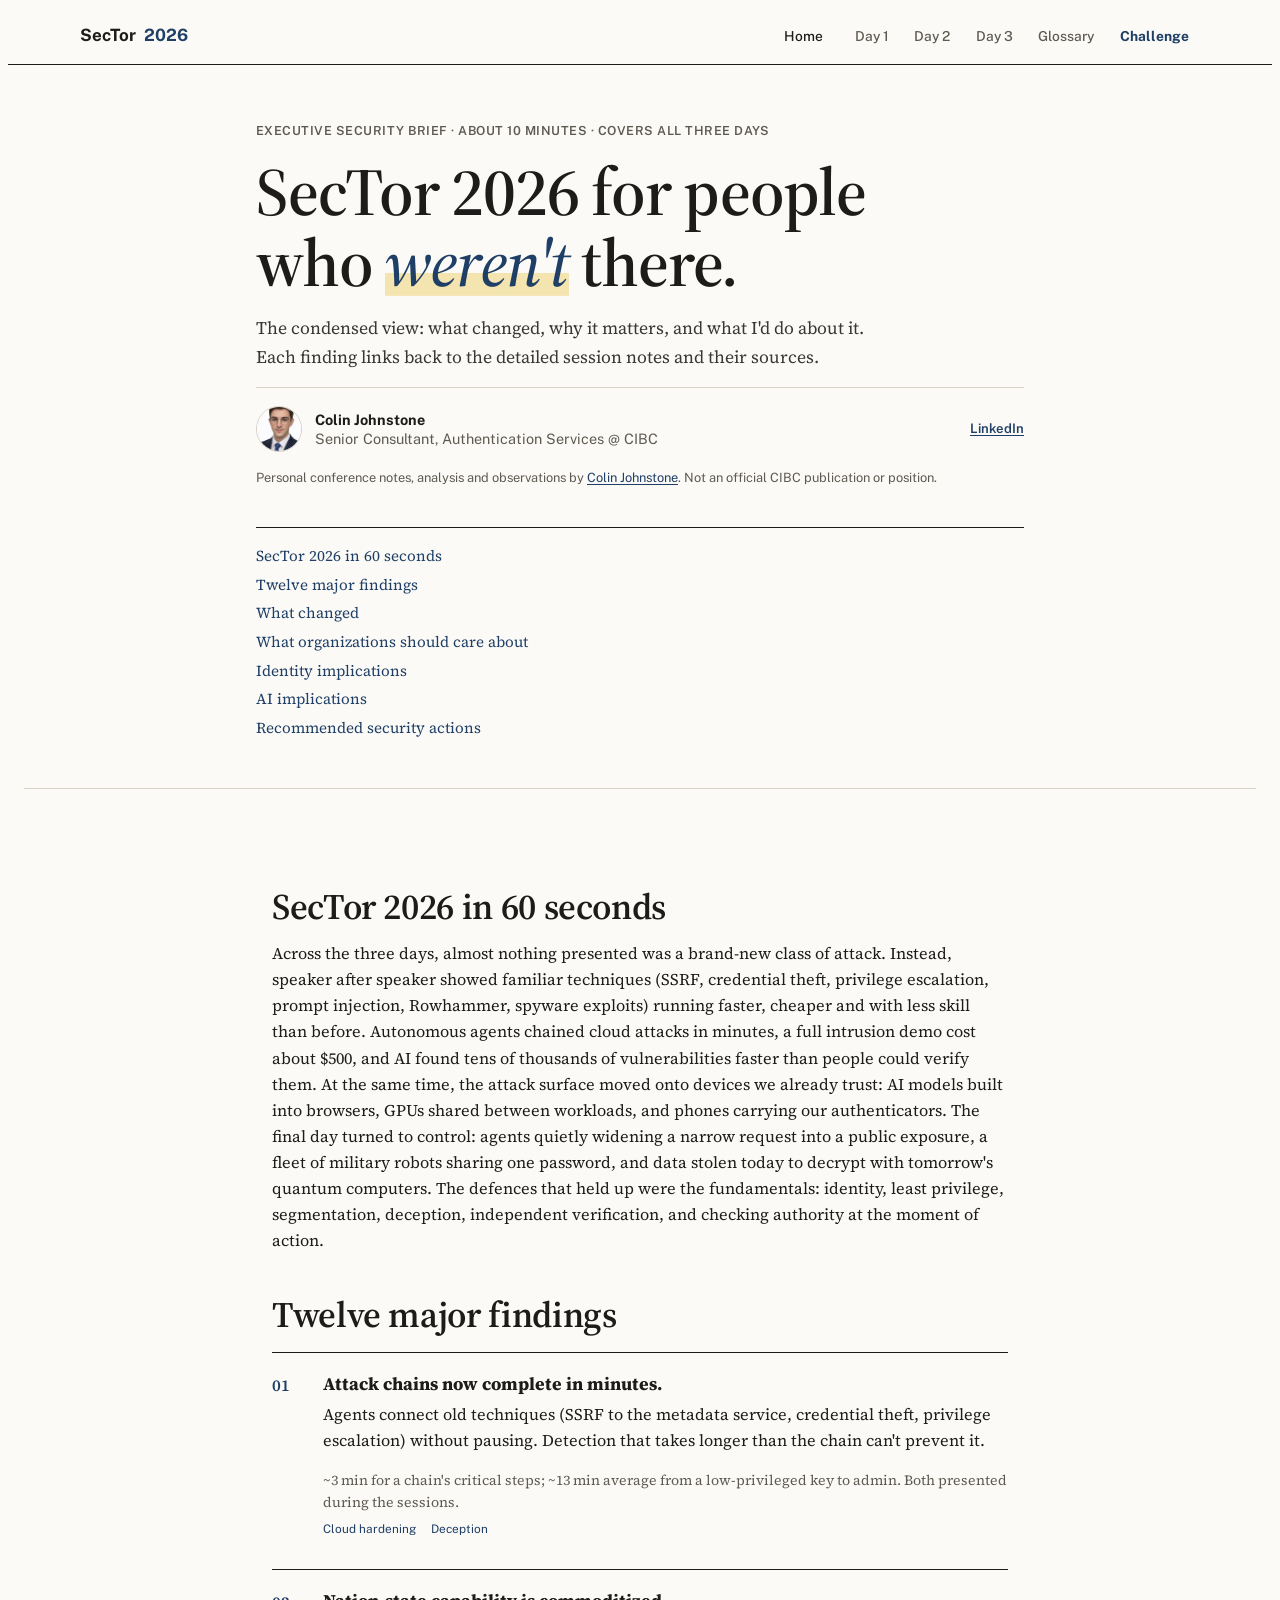
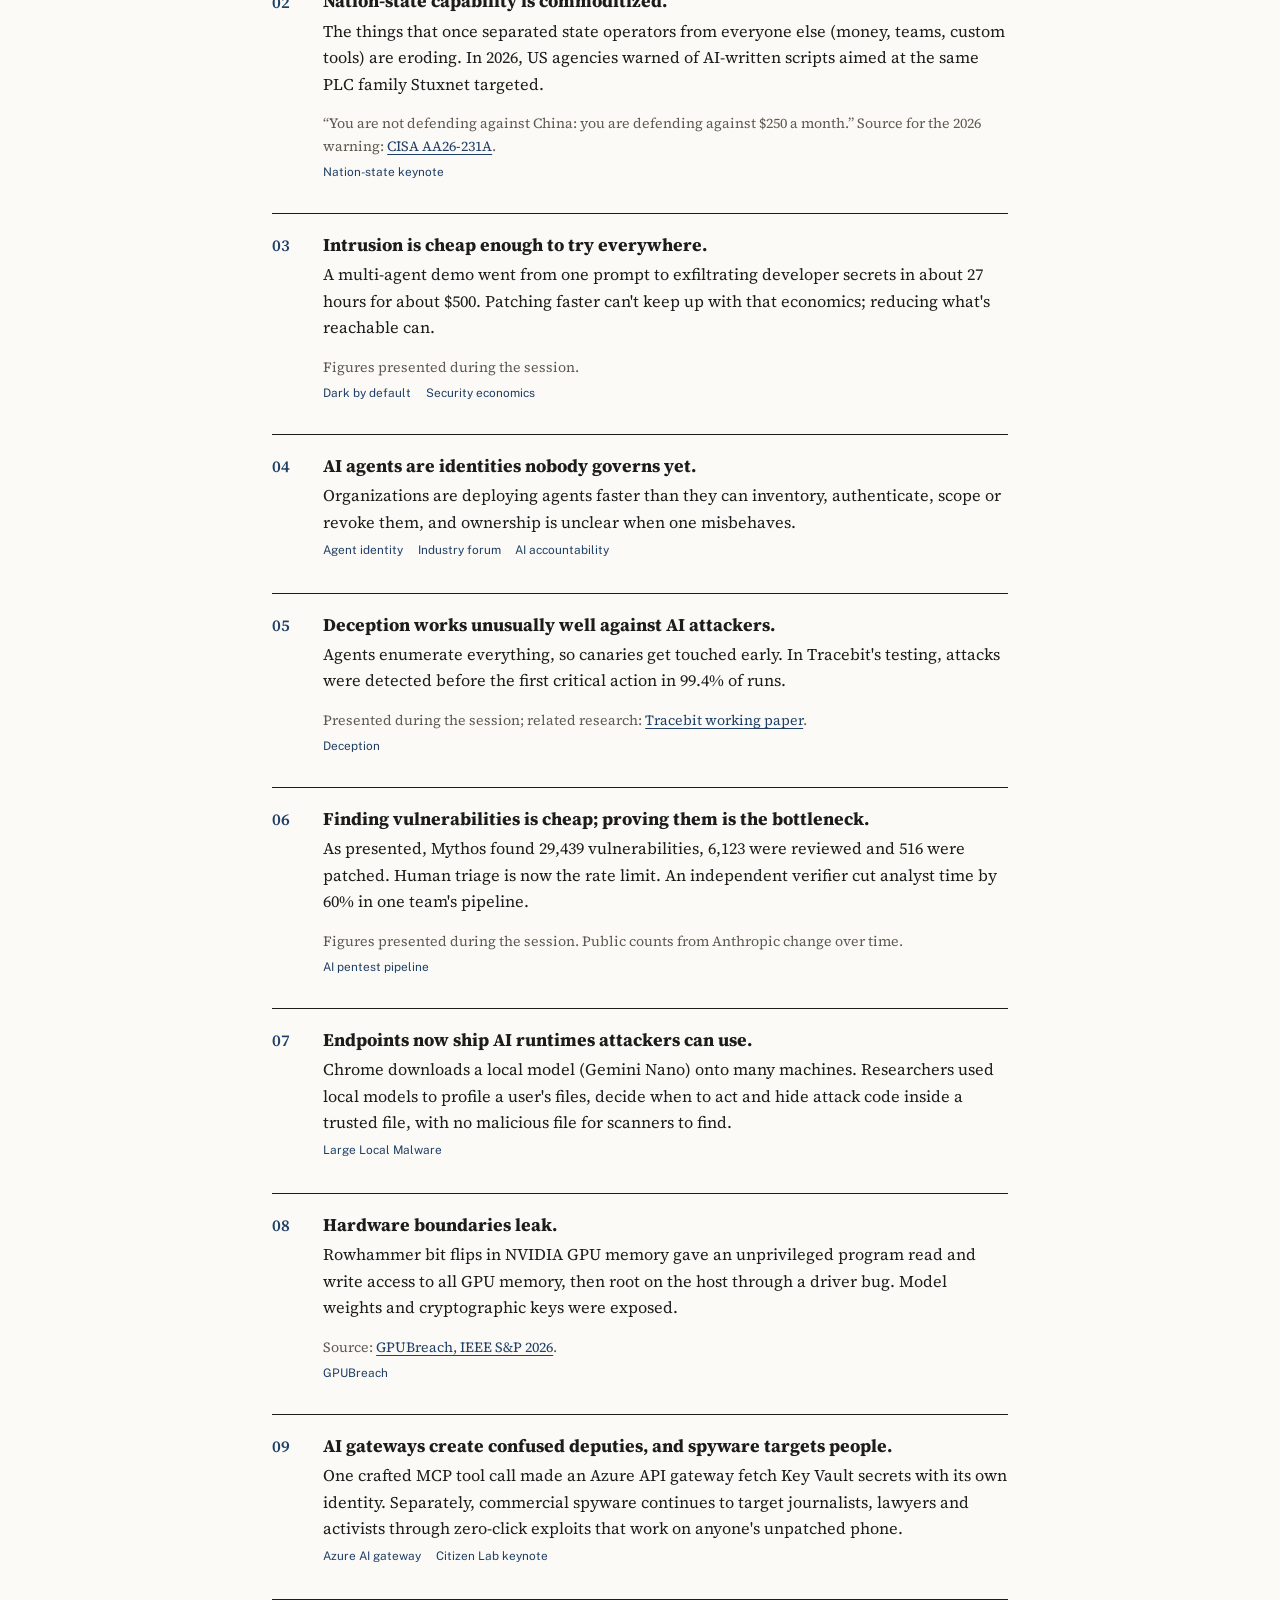
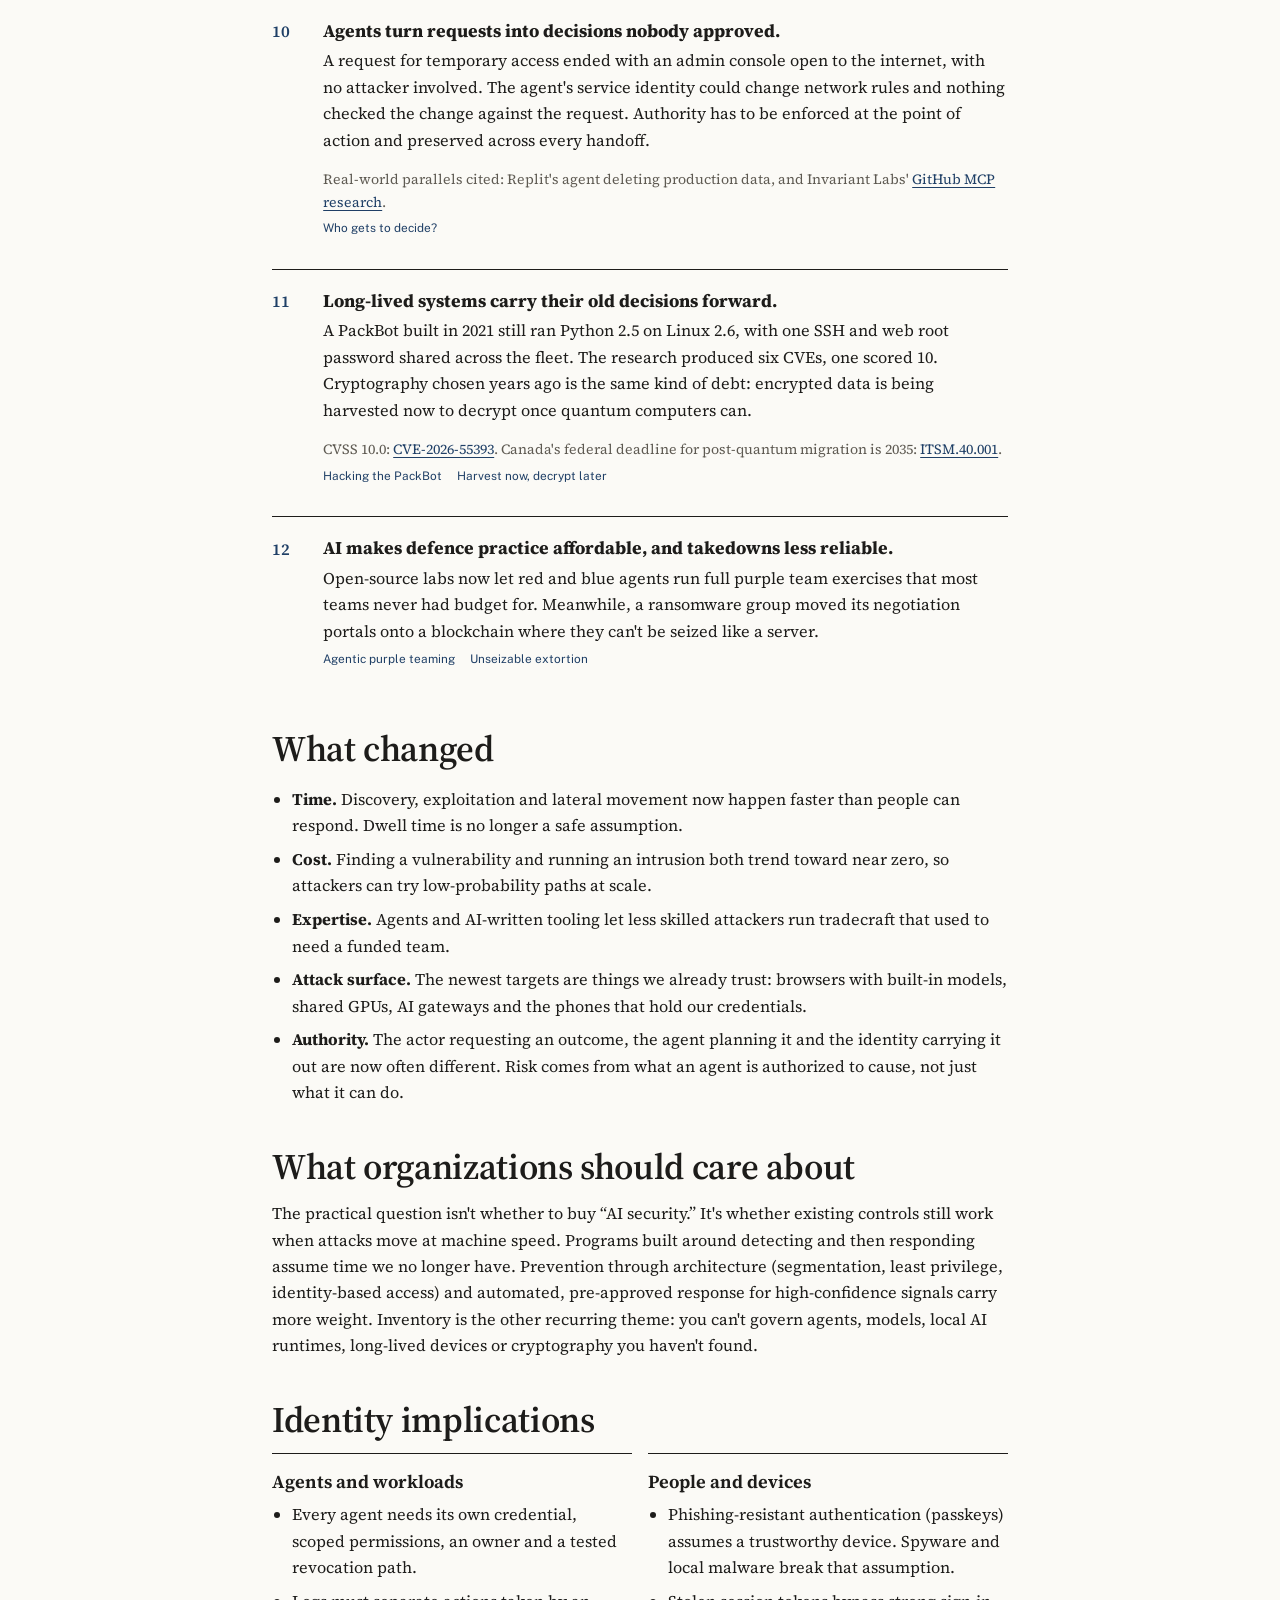
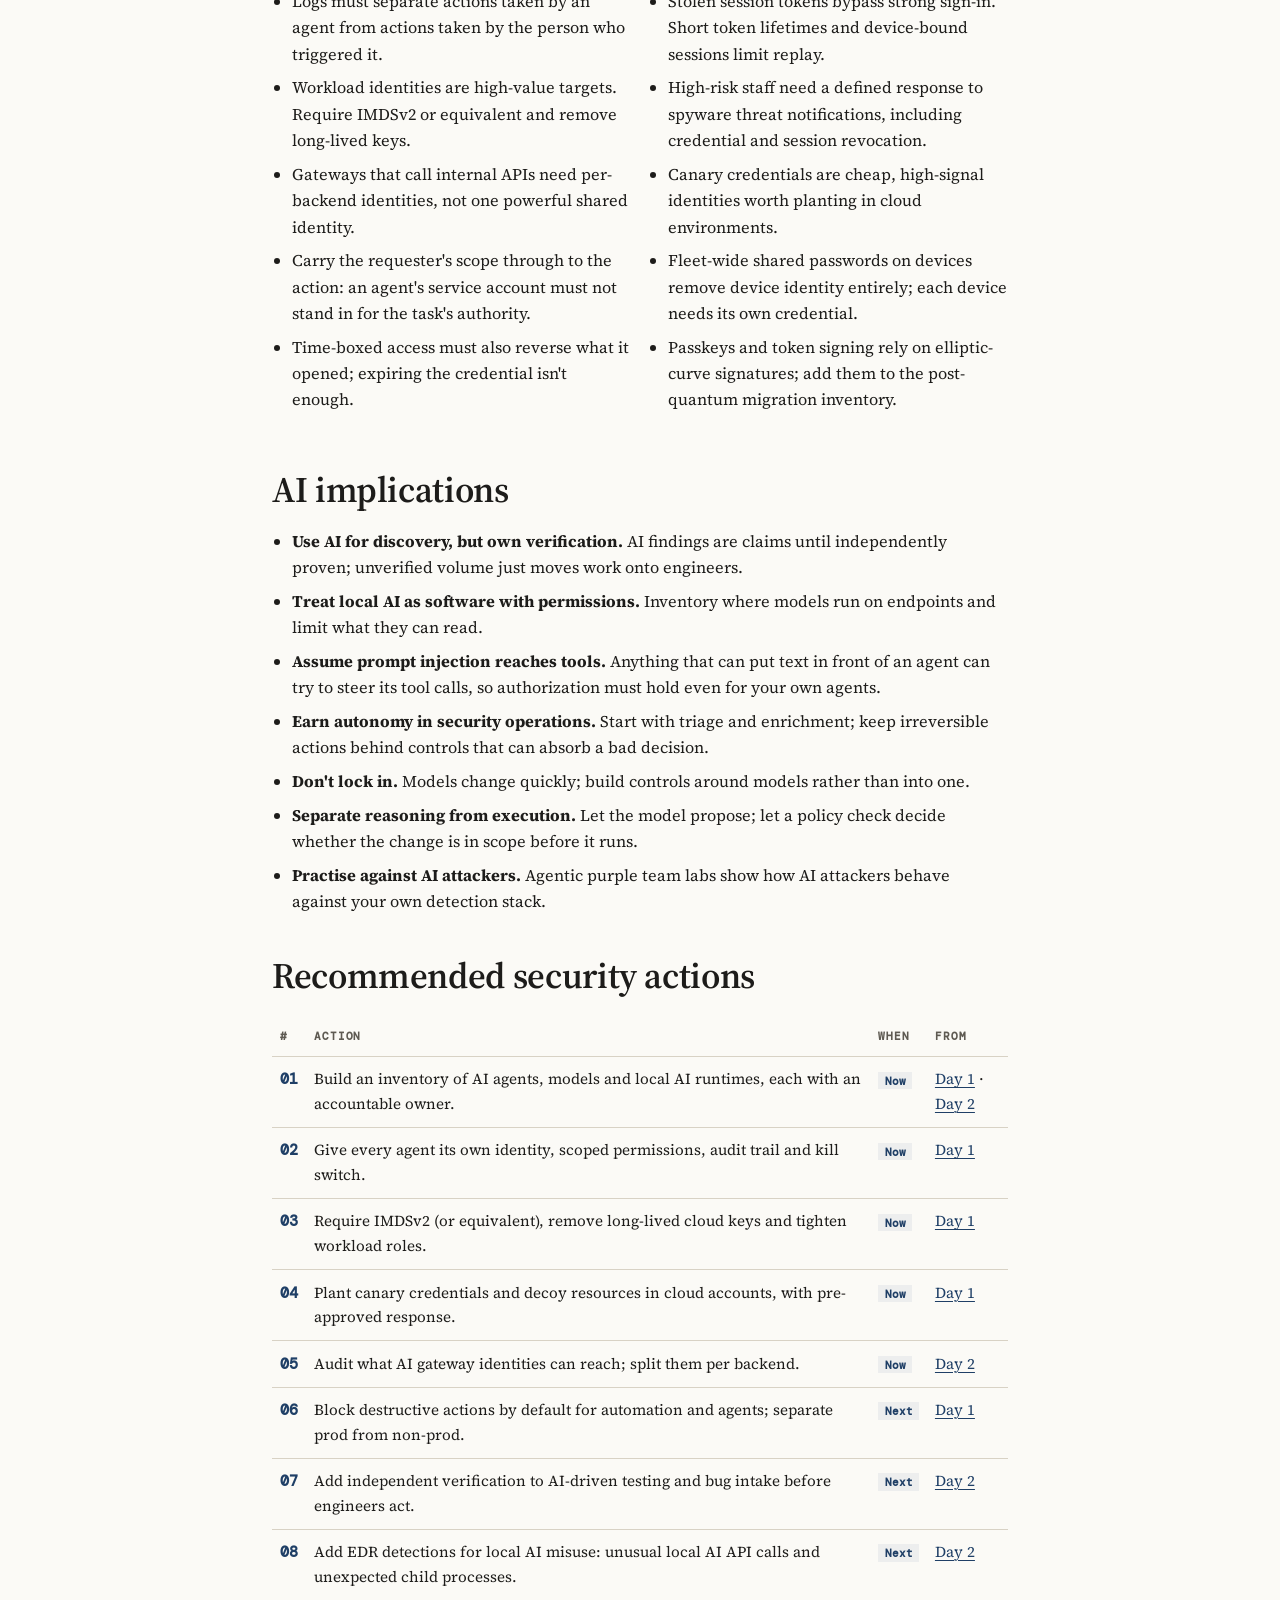
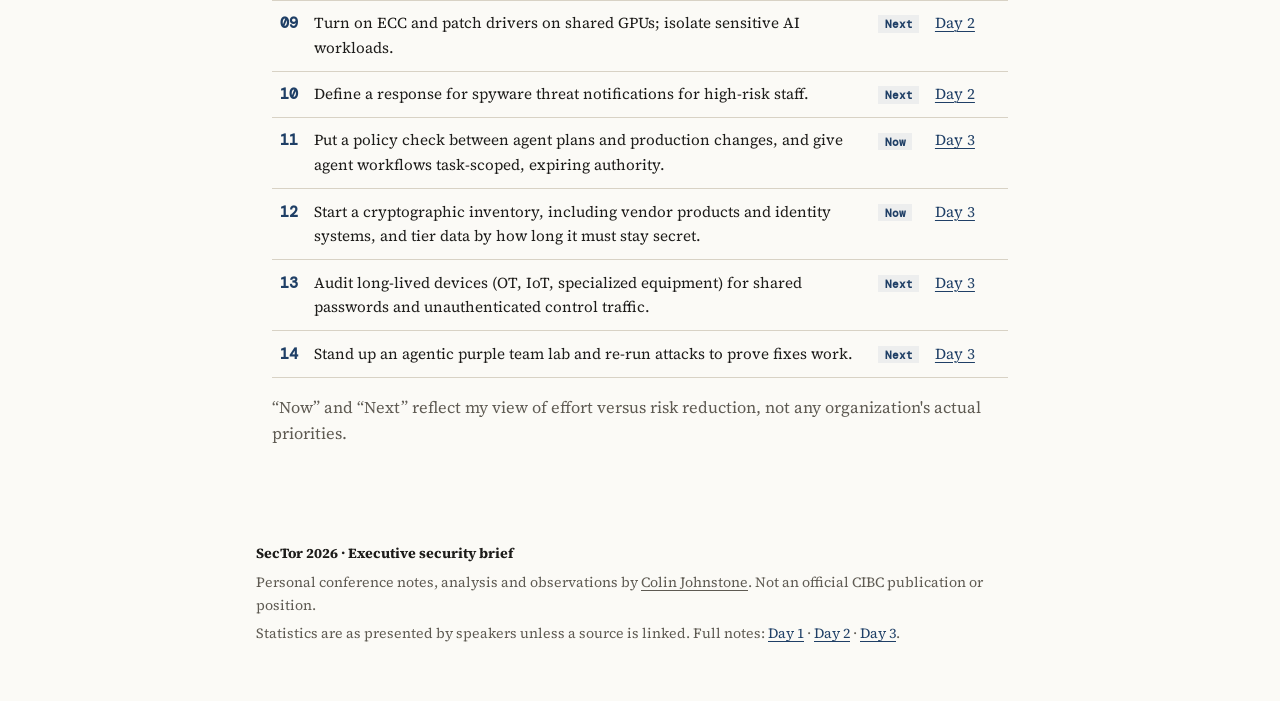
==== brief/index.html @ a6cbb733 "Add Day 3: who gets to decide - Day 3 page (keynote, agentic purple teaming, PackBot/FirstLook, harv" ====
<!doctype html>
<html lang="en">
<head>
<meta charset="utf-8">
<meta name="viewport" content="width=device-width,initial-scale=1,viewport-fit=cover">
<title>SecTor 2026 Executive Brief</title>
<meta name="description" content="SecTor 2026 in ten minutes: major findings, what changed, identity and AI implications, and recommended security actions. Personal analysis by Colin Johnstone, not an official CIBC publication.">
<link rel="preconnect" href="https://fonts.googleapis.com">
<link rel="preconnect" href="https://fonts.gstatic.com" crossorigin>
<link rel="stylesheet" href="https://fonts.googleapis.com/css2?family=Source+Serif+4:ital,opsz,wght@0,8..60,400..700;1,8..60,400..600&family=Public+Sans:wght@400..700&family=DM+Mono:wght@400;500&display=swap">
<link rel="stylesheet" href="../assets/base.css?v=20261008a">
<link rel="stylesheet" href="../assets/site.css?v=20261008a">
<link rel="stylesheet" href="../assets/report.css?v=20261008a">
</head>
<body class="site">
<header class="bar"><div class="bar-in">
  <a class="brand" href="../"><i class="dot"></i>SecTor <span>2026</span></a>
  <nav aria-label="Site">
    <a href="../" class="home-link"><svg class="i"><use href="#i-home"/></svg>Home</a>
    <a href="../day-1/">Day 1</a>
    <a href="../day-2/">Day 2</a>
    <a href="../day-3/">Day 3</a>
    <a href="../glossary/">Glossary</a>
    <a href="../challenge/" class="quiz-link"><svg class="i"><use href="#i-trophy"/></svg>Challenge</a>
  </nav>
</div><div class="readbar" id="readbar"></div></header>
<main>
<section class="doc-hero"><div class="wrap">
  <p class="eyebrow"><svg class="i"><use href="#i-note"/></svg>Executive security brief · About 10 minutes · Covers all three days</p>
  <h1 id="h1">SecTor 2026 for people who <em>weren't</em> there.</h1>
  <p class="lead">The condensed view: what changed, why it matters, and what I'd do about it. Each finding links back to the detailed session notes and their sources.</p>
  <div class="byline"><img class="me" src="../assets/colin.jpg" alt="Colin Johnstone" width="46" height="46"><div class="who"><a href="https://www.linkedin.com/in/colin-johnstone-7a982a187/" rel="author">Colin Johnstone</a><span>Senior Consultant, Authentication Services @ CIBC</span></div><a class="li" href="https://www.linkedin.com/in/colin-johnstone-7a982a187/">LinkedIn</a></div>
  <p class="disclaimer"><svg class="i"><use href="#i-note"/></svg>Personal conference notes, analysis and observations by <a href="https://www.linkedin.com/in/colin-johnstone-7a982a187/" rel="author">Colin Johnstone</a>. Not an official CIBC publication or position.</p>
  <nav class="toc" aria-label="Contents">
    <a href="#sixty">SecTor 2026 in 60 seconds</a>
    <a href="#findings">Twelve major findings</a>
    <a href="#changed">What changed</a>
    <a href="#care">What organizations should care about</a>
    <a href="#identity">Identity implications</a>
    <a href="#ai">AI implications</a>
    <a href="#actions">Recommended security actions</a>
  </nav>
</div></section>

<section><div class="doc">
  <h2 id="sixty">SecTor 2026 in 60 seconds</h2>
  <p class="sixty">Across the three days, almost nothing presented was a brand-new class of attack. Instead, speaker after speaker showed familiar techniques (SSRF, credential theft, privilege escalation, prompt injection, Rowhammer, spyware exploits) running faster, cheaper and with less skill than before. Autonomous agents chained cloud attacks in minutes, a full intrusion demo cost about $500, and AI found tens of thousands of vulnerabilities faster than people could verify them. At the same time, the attack surface moved onto devices we already trust: AI models built into browsers, GPUs shared between workloads, and phones carrying our authenticators. The final day turned to control: agents quietly widening a narrow request into a public exposure, a fleet of military robots sharing one password, and data stolen today to decrypt with tomorrow's quantum computers. The defences that held up were the fundamentals: identity, least privilege, segmentation, deception, independent verification, and checking authority at the moment of action.</p>

  <h2 id="findings">Twelve major findings</h2>
  <ol class="findings">
    <li><b>Attack chains now complete in minutes.</b><p>Agents connect old techniques (SSRF to the metadata service, credential theft, privilege escalation) without pausing. Detection that takes longer than the chain can't prevent it.</p><p class="ev-line">~3 min for a chain's critical steps; ~13 min average from a low-privileged key to admin. Both presented during the sessions.</p><div class="from"><a href="../day-1/#s2">Cloud hardening</a><a href="../day-1/#s5">Deception</a></div></li>
    <li><b>Nation-state capability is commoditized.</b><p>The things that once separated state operators from everyone else (money, teams, custom tools) are eroding. In 2026, US agencies warned of AI-written scripts aimed at the same PLC family Stuxnet targeted.</p><p class="ev-line">“You are not defending against China: you are defending against $250 a month.” Source for the 2026 warning: <a href="https://www.cisa.gov/news-events/cybersecurity-advisories/aa26-231a" target="_blank" rel="noopener">CISA AA26-231A</a>.</p><div class="from"><a href="../day-1/#s1">Nation-state keynote</a></div></li>
    <li><b>Intrusion is cheap enough to try everywhere.</b><p>A multi-agent demo went from one prompt to exfiltrating developer secrets in about 27 hours for about $500. Patching faster can't keep up with that economics; reducing what's reachable can.</p><p class="ev-line">Figures presented during the session.</p><div class="from"><a href="../day-1/#s4">Dark by default</a><a href="../day-1/#s6">Security economics</a></div></li>
    <li><b>AI agents are identities nobody governs yet.</b><p>Organizations are deploying agents faster than they can inventory, authenticate, scope or revoke them, and ownership is unclear when one misbehaves.</p><div class="from"><a href="../day-1/#s3">Agent identity</a><a href="../day-1/#s7">Industry forum</a><a href="../day-1/#s10">AI accountability</a></div></li>
    <li><b>Deception works unusually well against AI attackers.</b><p>Agents enumerate everything, so canaries get touched early. In Tracebit's testing, attacks were detected before the first critical action in 99.4% of runs.</p><p class="ev-line">Presented during the session; related research: <a href="https://agentic.tracebit.com/context-bombs/" target="_blank" rel="noopener">Tracebit working paper</a>.</p><div class="from"><a href="../day-1/#s5">Deception</a></div></li>
    <li><b>Finding vulnerabilities is cheap; proving them is the bottleneck.</b><p>As presented, Mythos found 29,439 vulnerabilities, 6,123 were reviewed and 516 were patched. Human triage is now the rate limit. An independent verifier cut analyst time by 60% in one team's pipeline.</p><p class="ev-line">Figures presented during the session. Public counts from Anthropic change over time.</p><div class="from"><a href="../day-2/#pen">AI pentest pipeline</a></div></li>
    <li><b>Endpoints now ship AI runtimes attackers can use.</b><p>Chrome downloads a local model (Gemini Nano) onto many machines. Researchers used local models to profile a user's files, decide when to act and hide attack code inside a trusted file, with no malicious file for scanners to find.</p><div class="from"><a href="../day-2/#llm">Large Local Malware</a></div></li>
    <li><b>Hardware boundaries leak.</b><p>Rowhammer bit flips in NVIDIA GPU memory gave an unprivileged program read and write access to all GPU memory, then root on the host through a driver bug. Model weights and cryptographic keys were exposed.</p><p class="ev-line">Source: <a href="https://gpubreach.ca" target="_blank" rel="noopener">GPUBreach, IEEE S&amp;P 2026</a>.</p><div class="from"><a href="../day-2/#gpu">GPUBreach</a></div></li>
    <li><b>AI gateways create confused deputies, and spyware targets people.</b><p>One crafted MCP tool call made an Azure API gateway fetch Key Vault secrets with its own identity. Separately, commercial spyware continues to target journalists, lawyers and activists through zero-click exploits that work on anyone's unpatched phone.</p><div class="from"><a href="../day-2/#mcp">Azure AI gateway</a><a href="../day-2/#k1">Citizen Lab keynote</a></div></li>
    <li><b>Agents turn requests into decisions nobody approved.</b><p>A request for temporary access ended with an admin console open to the internet, with no attacker involved. The agent's service identity could change network rules and nothing checked the change against the request. Authority has to be enforced at the point of action and preserved across every handoff.</p><p class="ev-line">Real-world parallels cited: Replit's agent deleting production data, and Invariant Labs' <a href="https://invariantlabs.ai/blog/mcp-github-vulnerability" target="_blank" rel="noopener">GitHub MCP research</a>.</p><div class="from"><a href="../day-3/#k3">Who gets to decide?</a></div></li>
    <li><b>Long-lived systems carry their old decisions forward.</b><p>A PackBot built in 2021 still ran Python 2.5 on Linux 2.6, with one SSH and web root password shared across the fleet. The research produced six CVEs, one scored 10. Cryptography chosen years ago is the same kind of debt: encrypted data is being harvested now to decrypt once quantum computers can.</p><p class="ev-line">CVSS 10.0: <a href="https://app.opencve.io/cve/CVE-2026-55393" target="_blank" rel="noopener">CVE-2026-55393</a>. Canada's federal deadline for post-quantum migration is 2035: <a href="https://cyber.gc.ca/en/guidance/roadmap-migration-post-quantum-cryptography-government-canada-itsm40001" target="_blank" rel="noopener">ITSM.40.001</a>.</p><div class="from"><a href="../day-3/#bot">Hacking the PackBot</a><a href="../day-3/#pq">Harvest now, decrypt later</a></div></li>
    <li><b>AI makes defence practice affordable, and takedowns less reliable.</b><p>Open-source labs now let red and blue agents run full purple team exercises that most teams never had budget for. Meanwhile, a ransomware group moved its negotiation portals onto a blockchain where they can't be seized like a server.</p><div class="from"><a href="../day-3/#purple">Agentic purple teaming</a><a href="../day-3/#cry0">Unseizable extortion</a></div></li>
  </ol>

  <h2 id="changed">What changed</h2>
  <ul>
    <li><strong>Time.</strong> Discovery, exploitation and lateral movement now happen faster than people can respond. Dwell time is no longer a safe assumption.</li>
    <li><strong>Cost.</strong> Finding a vulnerability and running an intrusion both trend toward near zero, so attackers can try low-probability paths at scale.</li>
    <li><strong>Expertise.</strong> Agents and AI-written tooling let less skilled attackers run tradecraft that used to need a funded team.</li>
    <li><strong>Attack surface.</strong> The newest targets are things we already trust: browsers with built-in models, shared GPUs, AI gateways and the phones that hold our credentials.</li>
    <li><strong>Authority.</strong> The actor requesting an outcome, the agent planning it and the identity carrying it out are now often different. Risk comes from what an agent is authorized to cause, not just what it can do.</li>
  </ul>

  <h2 id="care">What organizations should care about</h2>
  <p>The practical question isn't whether to buy “AI security.” It's whether existing controls still work when attacks move at machine speed. Programs built around detecting and then responding assume time we no longer have. Prevention through architecture (segmentation, least privilege, identity-based access) and automated, pre-approved response for high-confidence signals carry more weight. Inventory is the other recurring theme: you can't govern agents, models, local AI runtimes, long-lived devices or cryptography you haven't found.</p>

  <h2 id="identity">Identity implications</h2>
  <div class="cols2">
    <div class="box"><h3><svg class="i"><use href="#i-finger"/></svg>Agents and workloads</h3><ul>
      <li>Every agent needs its own credential, scoped permissions, an owner and a tested revocation path.</li>
      <li>Logs must separate actions taken by an agent from actions taken by the person who triggered it.</li>
      <li>Workload identities are high-value targets. Require IMDSv2 or equivalent and remove long-lived keys.</li>
      <li>Gateways that call internal APIs need per-backend identities, not one powerful shared identity.</li>
      <li>Carry the requester's scope through to the action: an agent's service account must not stand in for the task's authority.</li>
      <li>Time-boxed access must also reverse what it opened; expiring the credential isn't enough.</li>
    </ul></div>
    <div class="box"><h3><svg class="i"><use href="#i-phone"/></svg>People and devices</h3><ul>
      <li>Phishing-resistant authentication (passkeys) assumes a trustworthy device. Spyware and local malware break that assumption.</li>
      <li>Stolen session tokens bypass strong sign-in. Short token lifetimes and device-bound sessions limit replay.</li>
      <li>High-risk staff need a defined response to spyware threat notifications, including credential and session revocation.</li>
      <li>Canary credentials are cheap, high-signal identities worth planting in cloud environments.</li>
      <li>Fleet-wide shared passwords on devices remove device identity entirely; each device needs its own credential.</li>
      <li>Passkeys and token signing rely on elliptic-curve signatures; add them to the post-quantum migration inventory.</li>
    </ul></div>
  </div>

  <h2 id="ai">AI implications</h2>
  <ul>
    <li><strong>Use AI for discovery, but own verification.</strong> AI findings are claims until independently proven; unverified volume just moves work onto engineers.</li>
    <li><strong>Treat local AI as software with permissions.</strong> Inventory where models run on endpoints and limit what they can read.</li>
    <li><strong>Assume prompt injection reaches tools.</strong> Anything that can put text in front of an agent can try to steer its tool calls, so authorization must hold even for your own agents.</li>
    <li><strong>Earn autonomy in security operations.</strong> Start with triage and enrichment; keep irreversible actions behind controls that can absorb a bad decision.</li>
    <li><strong>Don't lock in.</strong> Models change quickly; build controls around models rather than into one.</li>
    <li><strong>Separate reasoning from execution.</strong> Let the model propose; let a policy check decide whether the change is in scope before it runs.</li>
    <li><strong>Practise against AI attackers.</strong> Agentic purple team labs show how AI attackers behave against your own detection stack.</li>
  </ul>

  <h2 id="actions">Recommended security actions</h2>
  <div class="tablewrap"><table class="actions">
    <thead><tr><th>#</th><th>Action</th><th>When</th><th>From</th></tr></thead>
    <tbody>
      <tr><td>01</td><td>Build an inventory of AI agents, models and local AI runtimes, each with an accountable owner.</td><td><span class="when now">Now</span></td><td><a href="../day-1/#s3">Day 1</a> · <a href="../day-2/#llm">Day 2</a></td></tr>
      <tr><td>02</td><td>Give every agent its own identity, scoped permissions, audit trail and kill switch.</td><td><span class="when now">Now</span></td><td><a href="../day-1/#s3">Day 1</a></td></tr>
      <tr><td>03</td><td>Require IMDSv2 (or equivalent), remove long-lived cloud keys and tighten workload roles.</td><td><span class="when now">Now</span></td><td><a href="../day-1/#s2">Day 1</a></td></tr>
      <tr><td>04</td><td>Plant canary credentials and decoy resources in cloud accounts, with pre-approved response.</td><td><span class="when now">Now</span></td><td><a href="../day-1/#s5">Day 1</a></td></tr>
      <tr><td>05</td><td>Audit what AI gateway identities can reach; split them per backend.</td><td><span class="when now">Now</span></td><td><a href="../day-2/#mcp">Day 2</a></td></tr>
      <tr><td>06</td><td>Block destructive actions by default for automation and agents; separate prod from non-prod.</td><td><span class="when next">Next</span></td><td><a href="../day-1/#s2">Day 1</a></td></tr>
      <tr><td>07</td><td>Add independent verification to AI-driven testing and bug intake before engineers act.</td><td><span class="when next">Next</span></td><td><a href="../day-2/#pen">Day 2</a></td></tr>
      <tr><td>08</td><td>Add EDR detections for local AI misuse: unusual local AI API calls and unexpected child processes.</td><td><span class="when next">Next</span></td><td><a href="../day-2/#llm">Day 2</a></td></tr>
      <tr><td>09</td><td>Turn on ECC and patch drivers on shared GPUs; isolate sensitive AI workloads.</td><td><span class="when next">Next</span></td><td><a href="../day-2/#gpu">Day 2</a></td></tr>
      <tr><td>10</td><td>Define a response for spyware threat notifications for high-risk staff.</td><td><span class="when next">Next</span></td><td><a href="../day-2/#k1">Day 2</a></td></tr>
      <tr><td>11</td><td>Put a policy check between agent plans and production changes, and give agent workflows task-scoped, expiring authority.</td><td><span class="when now">Now</span></td><td><a href="../day-3/#k3">Day 3</a></td></tr>
      <tr><td>12</td><td>Start a cryptographic inventory, including vendor products and identity systems, and tier data by how long it must stay secret.</td><td><span class="when now">Now</span></td><td><a href="../day-3/#pq">Day 3</a></td></tr>
      <tr><td>13</td><td>Audit long-lived devices (OT, IoT, specialized equipment) for shared passwords and unauthenticated control traffic.</td><td><span class="when next">Next</span></td><td><a href="../day-3/#bot">Day 3</a></td></tr>
      <tr><td>14</td><td>Stand up an agentic purple team lab and re-run attacks to prove fixes work.</td><td><span class="when next">Next</span></td><td><a href="../day-3/#purple">Day 3</a></td></tr>
    </tbody>
  </table></div>
  <p class="hint" style="margin-top:1rem">“Now” and “Next” reflect my view of effort versus risk reduction, not any organization's actual priorities.</p>
</div></section>

<footer class="wrap page-foot">
  <strong style="color:var(--ink)">SecTor 2026 · Executive security brief</strong>
  <span>Personal conference notes, analysis and observations by <a href="https://www.linkedin.com/in/colin-johnstone-7a982a187/" rel="author">Colin Johnstone</a>. Not an official CIBC publication or position.</span>
  <span>Statistics are as presented by speakers unless a source is linked. Full notes: <a href="../day-1/">Day 1</a> · <a href="../day-2/">Day 2</a> · <a href="../day-3/">Day 3</a>.</span>
</footer>
</main>
<script src="../assets/core.js?v=20261008a"></script>
<script>splitWords(document.getElementById("h1"));readProgress();</script>
</body>
</html>
---- assets/base.css ----
/* Layout: dark operations-console briefing. Animated network hero, then a single reading column (~48rem); sessions are tabbed runbook cards; quiz closes the page. */
:root{
  --bg:#09111a; --bg2:#0c1621; --surface:#111c28; --surface2:#16232f; --ink:#e6eef5; --muted:#8fa2b3; --line:#1f2e3c;
  --accent:#4cb3ff; --accent-ink:#04101b; --accent-soft:rgba(76,179,255,.13); --signal:#ffb547; --signal-soft:rgba(255,181,71,.13);
  --mark:#7a5a00; --mark-ink:#fff4cc; --good:#4fd18f; --good-soft:rgba(79,209,143,.13); --bad:#ff7b70; --bad-soft:rgba(255,123,112,.13);
  --net:rgba(120,170,215,.22); --glow:rgba(76,179,255,.18); --avL:70%;
  --display:"Archivo","Arial Narrow",system-ui,sans-serif;
  --body:"IBM Plex Sans",system-ui,-apple-system,"Segoe UI",sans-serif;
  --mono:"IBM Plex Mono",ui-monospace,"SFMono-Regular",Menlo,monospace;
  --col:48rem; --wide:70rem; color-scheme:dark;
}
@media (prefers-color-scheme: light){:root:not([data-theme="dark"]){
  --bg:#eef3f7; --bg2:#e4ecf3; --surface:#ffffff; --surface2:#f4f7fa; --ink:#122130; --muted:#526474; --line:#d4dee7;
  --accent:#0a62a3; --accent-ink:#ffffff; --accent-soft:rgba(10,98,163,.09); --signal:#b25e00; --signal-soft:rgba(178,94,0,.09);
  --mark:#ffe58a; --mark-ink:#122130; --good:#16743f; --good-soft:rgba(22,116,63,.1); --bad:#b0281e; --bad-soft:rgba(176,40,30,.09);
  --net:rgba(10,98,163,.16); --glow:rgba(10,98,163,.10); --avL:34%; color-scheme:light}}
:root[data-theme="light"]{
  --bg:#eef3f7; --bg2:#e4ecf3; --surface:#ffffff; --surface2:#f4f7fa; --ink:#122130; --muted:#526474; --line:#d4dee7;
  --accent:#0a62a3; --accent-ink:#ffffff; --accent-soft:rgba(10,98,163,.09); --signal:#b25e00; --signal-soft:rgba(178,94,0,.09);
  --mark:#ffe58a; --mark-ink:#122130; --good:#16743f; --good-soft:rgba(22,116,63,.1); --bad:#b0281e; --bad-soft:rgba(176,40,30,.09);
  --net:rgba(10,98,163,.16); --glow:rgba(10,98,163,.10); --avL:34%; color-scheme:light}

*{box-sizing:border-box}
html{scroll-behavior:smooth;scroll-padding-top:4.5rem}
body{background:var(--bg);color:var(--ink);font-family:var(--body);font-size:1rem;line-height:1.65;padding-inline:16px;overflow-x:hidden}
a{color:var(--accent)}
:focus-visible{outline:2px solid var(--accent);outline-offset:2px;border-radius:4px}
h1,h2,h3{font-family:var(--display);text-wrap:balance;margin:0}
h2{font-size:clamp(1.65rem,4vw,2.25rem);font-weight:780;font-stretch:112%;letter-spacing:-.01em;line-height:1.12}
h3{font-size:1.32rem;font-weight:720;font-stretch:104%;line-height:1.25}
p{margin:0}
svg.i{width:1.15em;height:1.15em;flex:none;stroke:currentColor;fill:none;stroke-width:1.8;stroke-linecap:round;stroke-linejoin:round;vertical-align:-.18em}
.wrap{max-width:var(--col);margin-inline:auto}
.eyebrow{font-family:var(--mono);font-size:.74rem;font-weight:600;letter-spacing:.1em;text-transform:uppercase;color:var(--muted);display:flex;align-items:center;gap:.5rem}
.eyebrow svg.i{color:var(--accent)}
.lead{font-size:1.1rem;color:var(--muted);max-width:40rem}
.sr{position:absolute;width:1px;height:1px;overflow:hidden;clip:rect(0 0 0 0);white-space:nowrap}

/* top bar */
.bar{position:sticky;top:env(safe-area-inset-top,0px);z-index:30;margin-inline:-16px;padding:0 16px;background:color-mix(in srgb,var(--bg) 82%,transparent);backdrop-filter:blur(14px) saturate(1.3);border-bottom:1px solid var(--line)}
.bar-in{max-width:var(--wide);margin-inline:auto;display:flex;align-items:center;gap:1rem;height:3.5rem}
.brand{font-family:var(--display);font-weight:800;font-stretch:120%;white-space:nowrap;display:flex;align-items:center;gap:.5rem}
.brand .dot{width:.55rem;height:.55rem;border-radius:50%;background:var(--signal);box-shadow:0 0 0 0 var(--signal);animation:ping 2.4s infinite}
@keyframes ping{0%{box-shadow:0 0 0 0 color-mix(in srgb,var(--signal) 60%,transparent)}70%,100%{box-shadow:0 0 0 .55rem transparent}}
.brand span{color:var(--accent)}
.bar nav{display:flex;gap:.2rem;overflow-x:auto;margin-left:auto;scrollbar-width:none}
.bar nav a{font-size:.88rem;font-weight:500;color:var(--muted);text-decoration:none;padding:.35rem .7rem;border-radius:6px;white-space:nowrap;display:flex;align-items:center;gap:.4rem;transition:color .2s,background .2s}
.bar nav a:hover{color:var(--ink);background:var(--surface)}
.bar nav a.quiz-link{color:var(--accent-ink);background:var(--accent)}
.readbar{position:absolute;left:0;bottom:-1px;height:2px;width:100%;transform-origin:left;transform:scaleX(var(--p,0));background:linear-gradient(90deg,var(--accent),var(--signal))}

/* hero */
.hero{position:relative;margin-inline:-16px;padding:4.5rem 16px 3rem;overflow:hidden;border-bottom:1px solid var(--line);background:radial-gradient(60rem 30rem at 85% -10%,var(--glow),transparent 70%),var(--bg)}
.hero canvas{position:absolute;inset:0;width:100%;height:100%;pointer-events:none}
.hero-in{position:relative;max-width:var(--col);margin-inline:auto;display:grid;gap:1.3rem}
.hero h1{font-size:clamp(2.5rem,8vw,4.8rem);font-weight:820;font-stretch:124%;line-height:.98;letter-spacing:-.025em}
.hero h1 .w{display:inline-block;animation:rise .8s cubic-bezier(.2,.8,.2,1) both}
.hero h1 em{font-style:normal;color:var(--accent);position:relative}
.hero h1 em::after{content:"";position:absolute;left:0;right:0;bottom:.04em;height:.08em;background:var(--signal);transform-origin:left;animation:draw 1s .9s cubic-bezier(.2,.8,.2,1) both}
@keyframes rise{from{transform:translateY(.35em);opacity:.35;filter:blur(3px)}}
@keyframes draw{from{transform:scaleX(0)}}
.hero .lead{font-size:1.15rem}
.thenNow{display:grid;grid-template-columns:1fr auto 1fr;gap:.75rem;align-items:stretch;margin-top:.5rem}
.tn{background:color-mix(in srgb,var(--surface) 88%,transparent);border:1px solid var(--line);border-radius:12px;padding:1rem 1.1rem;display:grid;gap:.25rem;backdrop-filter:blur(4px)}
.tn .yr{font-family:var(--mono);font-size:.78rem;font-weight:600;color:var(--muted)}
.tn b{font-family:var(--display);font-size:1.35rem;font-weight:800;font-stretch:112%;line-height:1.15}
.tn p{font-size:.88rem;color:var(--muted)}
.tn.now{border-color:color-mix(in srgb,var(--signal) 45%,var(--line))}
.tn.now b{color:var(--signal)}
.arrow{display:grid;place-items:center;color:var(--muted)}
.arrow svg{width:1.6rem;height:1.6rem;animation:nudge 1.6s ease-in-out infinite}
@keyframes nudge{50%{transform:translateX(4px)}}
.howto{display:flex;flex-wrap:wrap;gap:.5rem}
.howto a{font-size:.9rem;text-decoration:none;color:var(--ink);background:color-mix(in srgb,var(--surface) 90%,transparent);border:1px solid var(--line);padding:.45rem .85rem;border-radius:8px;display:flex;align-items:center;gap:.5rem;transition:border-color .2s,transform .2s}
.howto a:hover{border-color:var(--accent);transform:translateY(-2px)}
.howto b{font-family:var(--mono);font-size:.76rem;color:var(--accent)}
.byline{display:flex;flex-wrap:wrap;align-items:center;gap:.4rem 1rem;font-size:.92rem;color:var(--muted);padding-top:1.1rem;border-top:1px solid var(--line)}
.byline strong{color:var(--ink);font-weight:600}
.byline .mono{font-family:var(--mono);font-size:.78rem}

section{padding-block:3.5rem;border-bottom:1px solid var(--line)}
.sec-head{display:grid;gap:.6rem;margin-bottom:1.9rem}

/* scroll reveal: only where scroll-driven animation is supported; resting state is fully visible */
@media (prefers-reduced-motion:no-preference){@supports (animation-timeline:view()){
  .rv{animation:rv linear both;animation-timeline:view();animation-range:entry 0% entry 40%}
  @keyframes rv{from{opacity:.25;transform:translateY(24px)}}
}}

/* brief */
.big3{display:grid;grid-template-columns:repeat(3,minmax(0,1fr));gap:1rem}
.idea{position:relative;background:var(--surface);border:1px solid var(--line);border-radius:12px;padding:1.25rem;display:grid;gap:.45rem;align-content:start;overflow:hidden;transition:transform .25s,border-color .25s}
.idea:hover{transform:translateY(-3px);border-color:color-mix(in srgb,var(--accent) 50%,var(--line))}
.ico{width:2.6rem;height:2.6rem;border-radius:10px;display:grid;place-items:center;background:var(--accent-soft);color:var(--accent)}
.ico svg.i{width:1.35rem;height:1.35rem}
.idea p{color:var(--muted);font-size:.95rem}
.numbers{display:grid;grid-template-columns:repeat(4,minmax(0,1fr));gap:1px;background:var(--line);border:1px solid var(--line);border-radius:12px;overflow:hidden;margin-top:1.5rem}
.num{background:var(--surface);padding:1rem}
.num b{display:block;font-family:var(--display);font-size:clamp(1.6rem,4vw,2.1rem);font-weight:820;font-stretch:112%;line-height:1;font-variant-numeric:tabular-nums;color:var(--ink)}
.num span{display:block;font-size:.82rem;color:var(--muted);margin-top:.35rem;line-height:1.35}
.num small{display:block;font-family:var(--mono);font-size:.68rem;color:var(--accent);margin-top:.35rem;letter-spacing:.04em;text-transform:uppercase}
blockquote{margin:2.2rem 0 0;padding:1.4rem 1.4rem 1.4rem 1.6rem;border-radius:12px;background:linear-gradient(120deg,var(--accent-soft),transparent 70%);border:1px solid var(--line);position:relative}
blockquote::before{content:"“";position:absolute;top:-.35rem;left:.9rem;font-family:var(--display);font-size:4rem;line-height:1;color:var(--accent);opacity:.5}
blockquote p{font-family:var(--display);font-size:clamp(1.3rem,3.4vw,1.8rem);font-weight:720;font-stretch:108%;line-height:1.25;text-wrap:balance}
blockquote footer{margin-top:.6rem;color:var(--muted);font-size:.92rem}
.after-q{margin-top:.9rem;color:var(--muted);max-width:40rem}

/* agenda timeline */
.agenda{margin-top:2.6rem}
.agenda ol{list-style:none;margin:1rem 0 0;padding:0;position:relative}
.agenda ol::before{content:"";position:absolute;left:4.35rem;top:.4rem;bottom:.4rem;width:2px;background:linear-gradient(var(--accent),var(--signal));opacity:.5}
.agenda li{display:grid;grid-template-columns:3.6rem 1.5rem 1fr;gap:.25rem;align-items:start}
.agenda time{font-family:var(--mono);font-size:.82rem;color:var(--muted);font-variant-numeric:tabular-nums;padding-top:.6rem}
.agenda .pin{width:.75rem;height:.75rem;border-radius:50%;margin:.82rem auto 0;background:var(--bg);border:2px solid var(--accent);position:relative;z-index:1}
.agenda li.brk .pin{border-color:var(--line);background:var(--surface2)}
.agenda a,.agenda .row{display:flex;gap:.7rem;align-items:flex-start;padding:.45rem .6rem;border-radius:8px;text-decoration:none;color:var(--ink);transition:background .2s}
.agenda a:hover{background:var(--surface)}
.agenda a:hover .pin-i{transform:scale(1.12) rotate(-6deg)}
.pin-i{width:1.9rem;height:1.9rem;border-radius:8px;display:grid;place-items:center;background:var(--accent-soft);color:var(--accent);flex:none;transition:transform .25s}
.brk .pin-i{background:var(--surface2);color:var(--muted)}
.agenda b{font-weight:600;display:block;line-height:1.35;font-size:.96rem}
.agenda small{color:var(--muted);font-size:.84rem;display:block}
.brk b{font-weight:500;color:var(--muted)}

/* tools */
.tools{position:sticky;top:calc(env(safe-area-inset-top,0px) + 3.5rem);z-index:20;background:color-mix(in srgb,var(--bg) 92%,transparent);backdrop-filter:blur(10px);padding-block:.8rem;margin-bottom:1.1rem;display:grid;gap:.6rem;border-bottom:1px solid var(--line);margin-inline:-16px;padding-inline:16px}
.search{position:relative;display:block}
.search input{width:100%;font:inherit;font-size:1rem;color:var(--ink);background:var(--surface);border:1px solid var(--line);border-radius:10px;padding:.72rem .9rem .72rem 2.5rem;transition:border-color .2s,box-shadow .2s}
.search input:focus{outline:none;border-color:var(--accent);box-shadow:0 0 0 4px var(--accent-soft)}
.search svg.i{position:absolute;left:.85rem;top:50%;transform:translateY(-50%);color:var(--muted)}
.filter-row{display:flex;flex-wrap:wrap;align-items:center;gap:.4rem}
.chipbtn{font:inherit;font-size:.84rem;font-weight:500;color:var(--muted);background:var(--surface);border:1px solid var(--line);border-radius:999px;padding:.3rem .75rem;cursor:pointer;display:inline-flex;align-items:center;gap:.35rem;transition:all .2s}
.chipbtn:hover{color:var(--ink);border-color:var(--muted)}
.chipbtn[aria-pressed="true"]{background:var(--accent);color:var(--accent-ink);border-color:var(--accent)}
.count{margin-left:auto;font-family:var(--mono);font-size:.76rem;color:var(--muted)}

/* session card */
.sessions{display:grid;gap:1.4rem}
.session{background:var(--surface);border:1px solid var(--line);border-radius:14px;overflow:hidden;scroll-margin-top:10rem;transition:border-color .3s,box-shadow .3s}
.session:hover{border-color:color-mix(in srgb,var(--accent) 35%,var(--line));box-shadow:0 10px 40px -20px var(--glow)}
.s-top{padding:clamp(1.1rem,3vw,1.6rem) clamp(1.1rem,3vw,1.75rem) 1rem;display:grid;grid-template-columns:auto 1fr;gap:1rem;background:linear-gradient(180deg,var(--bg2),transparent)}
.s-icon{width:3.1rem;height:3.1rem;border-radius:12px;display:grid;place-items:center;color:var(--accent);background:var(--accent-soft);border:1px solid color-mix(in srgb,var(--accent) 25%,transparent);position:relative}
.s-icon svg.i{width:1.6rem;height:1.6rem;transition:transform .4s cubic-bezier(.2,.8,.2,1)}
.session:hover .s-icon svg.i{transform:scale(1.12) rotate(-8deg)}
.s-icon .n{position:absolute;bottom:-.45rem;right:-.45rem;font-family:var(--mono);font-size:.64rem;font-weight:600;background:var(--surface);border:1px solid var(--line);border-radius:999px;padding:0 .35rem;color:var(--muted)}
.s-head{display:grid;gap:.45rem;min-width:0}
.s-meta{display:flex;flex-wrap:wrap;align-items:center;gap:.35rem .55rem}
.s-time{font-family:var(--mono);font-weight:600;font-size:.82rem;color:var(--accent);font-variant-numeric:tabular-nums;display:inline-flex;align-items:center;gap:.3rem}
.fmt{font-size:.74rem;font-weight:600;color:var(--signal);background:var(--signal-soft);border-radius:4px;padding:.08rem .45rem}
.tag{font-family:var(--mono);font-size:.68rem;font-weight:600;text-transform:uppercase;letter-spacing:.06em;color:var(--muted);border:1px solid var(--line);border-radius:4px;padding:.05rem .4rem}
.speakers{display:grid;grid-template-columns:repeat(auto-fill,minmax(15rem,1fr));gap:.6rem;margin-top:.2rem}
.spk{display:flex;align-items:flex-start;gap:.65rem;min-width:0;background:var(--surface2);border:1px solid var(--line);border-radius:10px;padding:.6rem .7rem;transition:border-color .2s,transform .2s}
.spk:hover{border-color:color-mix(in srgb,var(--accent) 45%,var(--line));transform:translateY(-1px)}
.av{width:2.6rem;height:2.6rem;border-radius:50%;display:grid;place-items:center;font-family:var(--display);font-stretch:110%;font-size:.95rem;font-weight:800;flex:none;
  color:hsl(var(--h) 65% var(--avL));background:radial-gradient(circle at 30% 25%,hsl(var(--h) 70% 60% / .35),hsl(var(--h) 60% 45% / .12));box-shadow:inset 0 0 0 1.5px hsl(var(--h) 65% var(--avL) / .55)}
.av.photo{object-fit:cover;background:var(--surface);box-shadow:0 0 0 2px var(--surface),0 0 0 3.5px color-mix(in srgb,var(--accent) 55%,transparent);transition:transform .3s}
.spk:hover .av.photo{transform:scale(1.08)}
.agenda .faces{display:flex;margin-top:.3rem}
.agenda .faces img{width:1.5rem;height:1.5rem;border-radius:50%;object-fit:cover;box-shadow:0 0 0 2px var(--bg);margin-right:-.35rem}
.spk>div{line-height:1.3;min-width:0}
.spk b{font-size:.92rem;font-weight:600;display:block}
.spk small{font-size:.78rem;color:var(--muted);display:block}
.spk-links{display:flex;flex-wrap:wrap;gap:.15rem .7rem;margin-top:.3rem;font-size:.76rem}
.spk-links a{text-decoration:none;display:inline-flex;align-items:center;gap:.25rem;color:var(--accent)}
.spk-links a:hover{text-decoration:underline}
.spk-links .loc{display:inline-flex;align-items:center;gap:.25rem;color:var(--muted)}
.oneline{margin:0 clamp(1.1rem,3vw,1.75rem);font-size:1.08rem;font-weight:500;line-height:1.5;padding:.15rem 0 .15rem .9rem;border-left:3px solid var(--signal)}
.tabs{display:flex;gap:.2rem;margin:1.1rem clamp(1.1rem,3vw,1.75rem) 0;border-bottom:1px solid var(--line);position:relative;overflow-x:auto;scrollbar-width:none}
.tab{font:inherit;font-size:.88rem;font-weight:600;color:var(--muted);background:none;border:0;padding:.6rem .8rem;cursor:pointer;display:inline-flex;align-items:center;gap:.4rem;position:relative;white-space:nowrap;transition:color .2s}
.tab:hover{color:var(--ink)}
.tab[aria-selected="true"]{color:var(--accent)}
.tab::after{content:"";position:absolute;left:.5rem;right:.5rem;bottom:-1px;height:2px;background:var(--accent);transform:scaleX(0);transition:transform .3s cubic-bezier(.2,.8,.2,1)}
.tab[aria-selected="true"]::after{transform:scaleX(1)}
.tab .hit{width:.4rem;height:.4rem;border-radius:50%;background:var(--signal)}
.panel{padding:1.2rem clamp(1.1rem,3vw,1.75rem) clamp(1.1rem,3vw,1.6rem);display:grid;gap:1.15rem;animation:fade .35s ease both}
@keyframes fade{from{opacity:.4;transform:translateY(4px)}}
.label{font-family:var(--mono);font-size:.7rem;font-weight:600;letter-spacing:.1em;text-transform:uppercase;color:var(--muted);margin-bottom:.45rem;display:flex;align-items:center;gap:.4rem}
.label svg.i{color:var(--accent)}
.bul{margin:0;padding:0;list-style:none;display:grid;gap:.5rem}
.bul li{position:relative;padding-left:1.25rem}
.bul li::before{content:"";position:absolute;left:.15rem;top:.62em;width:.42rem;height:.42rem;border-radius:2px;background:var(--accent);transform:rotate(45deg)}
.prog .bul li::before{background:var(--signal)}
.stats{display:grid;grid-template-columns:repeat(3,minmax(0,1fr));gap:.6rem}
.stat{background:var(--surface2);border:1px solid var(--line);border-radius:10px;padding:.8rem .9rem}
.stat b{display:block;font-family:var(--display);font-size:1.7rem;font-weight:820;font-stretch:110%;font-variant-numeric:tabular-nums;line-height:1.05;color:var(--signal)}
.stat span{font-size:.8rem;color:var(--muted);line-height:1.35;display:block;margin-top:.25rem}
.chain{overflow-x:auto;padding-bottom:.2rem}
.chain ol{list-style:none;margin:0;padding:0;display:flex;min-width:max-content}
.chain li{position:relative;background:var(--surface2);border:1px solid var(--line);padding:.5rem 1rem .5rem 1.35rem;font-size:.83rem;font-weight:500;clip-path:polygon(0 0,calc(100% - 10px) 0,100% 50%,calc(100% - 10px) 100%,0 100%,10px 50%);margin-left:-3px;animation:lit 6s infinite;animation-delay:calc(var(--k) * .45s)}
.chain li:first-child{clip-path:polygon(0 0,calc(100% - 10px) 0,100% 50%,calc(100% - 10px) 100%,0 100%);padding-left:1rem;margin-left:0}
@keyframes lit{0%,12%{background:var(--surface2);color:var(--ink)}5%{background:var(--accent);color:var(--accent-ink)}}
.chain small{display:block;color:var(--muted);font-size:.78rem;margin-top:.4rem}
.concepts{display:flex;flex-wrap:wrap;gap:.4rem}
.concept{font-size:.84rem;text-decoration:none;color:var(--accent);background:var(--accent-soft);border:1px solid transparent;border-radius:999px;padding:.2rem .7rem;transition:border-color .2s,transform .2s}
.concept:hover{border-color:var(--accent);transform:translateY(-1px)}
.takeaway{background:linear-gradient(120deg,var(--signal-soft),transparent 80%);border:1px solid color-mix(in srgb,var(--signal) 30%,var(--line));border-radius:10px;padding:1rem 1.1rem}
.takeaway .label,.takeaway .label svg.i{color:var(--signal)}
.takeaway p{font-weight:500}
.ask{display:flex;gap:.6rem;font-size:.95rem;color:var(--muted);background:var(--surface2);border-radius:10px;padding:.8rem 1rem}
.ask svg.i{color:var(--accent);margin-top:.15rem}
.ask strong{color:var(--ink);font-weight:600}
.briefnote{font-size:.85rem;color:var(--muted);font-style:italic;display:flex;gap:.4rem;align-items:center}
.pmeta{display:flex;flex-wrap:wrap;gap:.4rem 1.2rem;font-size:.86rem;color:var(--muted)}
.pmeta span{display:inline-flex;align-items:center;gap:.35rem}
.official{font-size:.88rem;display:inline-flex;align-items:center;gap:.35rem;text-decoration:none}
.official:hover{text-decoration:underline}
.links{display:grid}
.links a{display:grid;grid-template-columns:auto 1fr;gap:.1rem .7rem;padding:.7rem 0;border-bottom:1px solid var(--line);text-decoration:none}
.links a:last-child{border-bottom:0}
.links a svg.i{grid-row:span 2;color:var(--muted);margin-top:.2rem;transition:transform .2s,color .2s}
.links a:hover svg.i{transform:translate(2px,-2px);color:var(--accent)}
.links a strong{color:var(--ink);font-weight:600;font-size:.93rem}
.links a:hover strong{color:var(--accent)}
.links a span{font-size:.84rem;color:var(--muted)}
mark{background:var(--mark);color:var(--mark-ink);border-radius:2px;padding:0 1px}
.empty{background:var(--surface);border:1px dashed var(--line);border-radius:14px;padding:2.2rem;text-align:center;color:var(--muted);display:grid;gap:.8rem;justify-items:center}

/* remember */
.six{display:grid;grid-template-columns:repeat(2,minmax(0,1fr));gap:1rem}
.six>div{background:var(--surface);border:1px solid var(--line);border-radius:12px;padding:1.1rem 1.2rem;display:grid;grid-template-columns:auto 1fr;gap:.25rem .9rem;transition:transform .25s,border-color .25s}
.six>div:hover{transform:translateY(-3px);border-color:color-mix(in srgb,var(--accent) 45%,var(--line))}
.six .ico{grid-row:span 2}
.six h3{font-size:1.06rem}
.six p{color:var(--muted);font-size:.93rem}
.closing{margin-top:2rem}

/* glossary */
.gloss{display:grid;grid-template-columns:repeat(2,minmax(0,1fr));gap:.6rem;margin:0}
.gloss div{background:var(--surface);border:1px solid var(--line);border-radius:10px;padding:.8rem 1rem;scroll-margin-top:5rem;transition:border-color .3s,background .3s}
.gloss dt{font-weight:600;display:flex;align-items:center;gap:.45rem}
.gloss dt svg.i{color:var(--accent)}
.gloss dd{margin:.2rem 0 0;color:var(--muted);font-size:.92rem}
.gloss div:target{border-color:var(--signal);background:var(--signal-soft);animation:flash 1.2s ease}
@keyframes flash{30%{transform:scale(1.02)}}

/* quiz */
.quiz{background:var(--surface);border:1px solid var(--line);border-radius:14px;padding:clamp(1.1rem,3vw,1.75rem);display:grid;gap:1.15rem}
.q-top{display:flex;justify-content:space-between;align-items:center;gap:1rem;font-family:var(--mono);font-size:.8rem;color:var(--muted);font-variant-numeric:tabular-nums}
.pips{display:flex;gap:4px;flex-wrap:wrap}
.pip{width:.7rem;height:.7rem;border-radius:3px;background:var(--surface2);border:1px solid var(--line);transition:background .3s}
.pip.ok{background:var(--good);border-color:var(--good)}
.pip.no{background:var(--bad);border-color:var(--bad)}
.pip.cur{border-color:var(--accent);box-shadow:0 0 0 2px var(--accent-soft)}
.progress{height:6px;background:var(--surface2);border-radius:99px;overflow:hidden}
.progress i{display:block;height:100%;width:0;background:linear-gradient(90deg,var(--accent),var(--signal));transition:width .5s cubic-bezier(.2,.8,.2,1)}
.q-text{font-family:var(--display);font-size:clamp(1.2rem,3vw,1.45rem);font-weight:720;font-stretch:104%;line-height:1.3;animation:fade .35s ease both}
.opts{display:grid;gap:.5rem}
.opt{font:inherit;text-align:left;color:var(--ink);background:var(--surface2);border:1px solid var(--line);border-radius:10px;padding:.8rem .95rem;cursor:pointer;display:grid;grid-template-columns:1.8rem 1fr auto;gap:.6rem;align-items:center;transition:border-color .2s,transform .15s,background .2s;animation:fade .35s ease both;animation-delay:calc(var(--k) * 60ms)}
.opt:hover:not(:disabled){border-color:var(--accent);transform:translateX(3px)}
.opt:disabled{cursor:default}
.opt .k{width:1.8rem;height:1.8rem;border-radius:6px;display:grid;place-items:center;font-family:var(--mono);font-weight:600;font-size:.8rem;color:var(--muted);background:var(--surface);border:1px solid var(--line)}
.opt .res{opacity:0;transform:scale(.4);transition:all .35s cubic-bezier(.3,1.6,.5,1)}
.opt.right{background:var(--good-soft);border-color:var(--good);animation:pop .4s ease}
.opt.right .k{color:var(--good);border-color:var(--good)}
.opt.right .res{opacity:1;transform:none;color:var(--good)}
.opt.wrong{background:var(--bad-soft);border-color:var(--bad);animation:shake .4s ease}
.opt.wrong .k{color:var(--bad);border-color:var(--bad)}
.opt.wrong .res{opacity:1;transform:none;color:var(--bad)}
.opt.dim{opacity:.5}
@keyframes pop{50%{transform:scale(1.02)}}
@keyframes shake{20%,60%{transform:translateX(-5px)}40%,80%{transform:translateX(5px)}}
.feedback{border-radius:10px;padding:1rem 1.1rem;display:grid;gap:.35rem;animation:fade .35s ease both}
.feedback.ok{background:var(--good-soft);border:1px solid color-mix(in srgb,var(--good) 35%,transparent)}
.feedback.no{background:var(--bad-soft);border:1px solid color-mix(in srgb,var(--bad) 35%,transparent)}
.feedback strong{font-weight:600;display:flex;align-items:center;gap:.4rem}
.feedback.ok strong{color:var(--good)}
.feedback.no strong{color:var(--bad)}
.feedback a{font-size:.88rem;display:inline-flex;align-items:center;gap:.3rem}
.q-actions{display:flex;justify-content:flex-end;gap:.5rem}
.btn{font:inherit;font-weight:600;font-size:.95rem;border-radius:10px;padding:.65rem 1.15rem;cursor:pointer;border:1px solid var(--accent);background:var(--accent);color:var(--accent-ink);display:inline-flex;align-items:center;gap:.45rem;transition:transform .15s,filter .2s}
.btn:hover{filter:brightness(1.1);transform:translateY(-1px)}
.btn.ghost{background:transparent;color:var(--ink);border-color:var(--line)}
.result{display:grid;gap:1.3rem;animation:fade .4s ease both}
.score{display:flex;align-items:center;gap:1.4rem;flex-wrap:wrap}
.ring{width:8rem;height:8rem;position:relative;flex:none}
.ring svg{width:100%;height:100%;transform:rotate(-90deg)}
.ring circle{fill:none;stroke-width:10}
.ring .bg{stroke:var(--surface2)}
.ring .fg{stroke-linecap:round;transition:stroke-dashoffset 1.2s cubic-bezier(.2,.8,.2,1)}
.ring b{position:absolute;inset:0;display:grid;place-items:center;font-family:var(--display);font-size:1.9rem;font-weight:820;font-stretch:112%;font-variant-numeric:tabular-nums}
.score h3{font-size:1.4rem}
.score p{color:var(--muted);max-width:28rem}
.missed{margin:0;padding:0;list-style:none;display:grid;gap:.5rem}
.missed li{font-size:.93rem;background:var(--surface2);border-radius:8px;padding:.7rem .9rem;display:grid;gap:.2rem}
.missed a{font-size:.86rem;display:inline-flex;align-items:center;gap:.3rem}

.home-link{color:var(--ink)!important;border:1px solid var(--line);margin-right:.35rem}
.home-link svg.i{transform:rotate(180deg)}
.page-foot{padding-block:2.5rem 3rem;color:var(--muted);font-size:.88rem;display:grid;gap:.35rem}


/* ===================== shared additions (v2) ===================== */
.trio{display:grid;grid-template-columns:repeat(3,minmax(0,1fr));gap:.75rem;margin-top:.5rem}
.trio .tn{text-decoration:none;color:inherit;transition:border-color .2s,transform .2s}
.trio .tn:hover{border-color:var(--accent);transform:translateY(-2px)}
.trio .yr{display:flex;align-items:center;gap:.4rem}
.trio b{font-size:1.15rem}
.tn .src,.after-q .src{margin-top:.35rem}
.home-link svg.i{transform:none}

.note-ext{font-size:.85rem;color:var(--muted);margin:.2rem 0 .3rem}
.links .kind{font-style:normal;font-family:var(--mono);font-size:.66rem;font-weight:600;text-transform:uppercase;letter-spacing:.06em;color:var(--accent);margin-right:.35rem}
.bul.mine li::before{background:var(--signal)}
.src-line{margin-top:-.4rem}
.hero .disclaimer{margin-top:-.4rem}
a.brand{text-decoration:none;color:var(--ink)}
/* site + day switcher in the top bar */
.daynav{display:flex;gap:.2rem;padding-left:.5rem;margin-left:.25rem;border-left:1px solid var(--line)}
.daynav a{font-family:var(--mono);font-size:.78rem!important;padding:.3rem .55rem!important}
.daynav a[aria-current="page"]{color:var(--ink)!important;background:var(--surface)}

/* disclaimer */
.disclaimer{font-size:.84rem;color:var(--muted);display:flex;gap:.45rem;align-items:flex-start;max-width:44rem}
.disclaimer svg.i{flex:none;margin-top:.2rem;color:var(--muted)}

/* provenance badges */
.prov{font-family:var(--mono);font-size:.64rem;font-weight:600;letter-spacing:.06em;text-transform:uppercase;border-radius:4px;padding:.12rem .45rem;white-space:nowrap}
.prov.presented{color:var(--accent);background:var(--accent-soft)}
.prov.program{color:var(--accent);background:transparent;border:1px dashed color-mix(in srgb,var(--accent) 60%,transparent)}
.prov.mine{color:var(--signal);background:var(--signal-soft)}
.prov.ext{color:var(--muted);background:var(--surface2);border:1px solid var(--line)}
.blk{display:grid;gap:.55rem}
.blk-h{display:flex;flex-wrap:wrap;align-items:center;gap:.5rem}
.blk-h .label{margin:0}
.legend{display:flex;flex-wrap:wrap;gap:.5rem 1rem;font-size:.82rem;color:var(--muted);align-items:center}
.legend span{display:inline-flex;align-items:center;gap:.4rem}

/* statistics with provenance */
.statgrid{display:grid;grid-template-columns:repeat(auto-fit,minmax(12rem,1fr));gap:.6rem}
.statc{background:var(--surface2);border:1px solid var(--line);border-radius:10px;padding:.85rem .95rem;display:grid;gap:.3rem;align-content:start}
.statc b{font-family:var(--display);font-size:1.75rem;font-weight:820;font-stretch:110%;line-height:1.05;color:var(--signal);font-variant-numeric:tabular-nums}
.statc .lbl{font-size:.86rem;line-height:1.35}
.src{display:inline-flex;align-items:flex-start;gap:.35rem;font-size:.74rem;color:var(--muted);line-height:1.35}
.src svg.i{width:.95em;height:.95em;margin-top:.12rem;flex:none}
.src a{color:var(--muted);text-decoration:underline;text-decoration-color:color-mix(in srgb,var(--muted) 45%,transparent);text-underline-offset:2px}
.src a:hover{color:var(--accent)}
.numbers .num .src{margin-top:.45rem;font-size:.7rem}

/* Identity Lens */
.lens{border:1px solid color-mix(in srgb,var(--accent) 45%,var(--line));border-radius:10px;padding:1rem 1.1rem;display:grid;gap:.6rem;background:linear-gradient(135deg,var(--accent-soft),transparent 70%)}
.lens-h{display:flex;align-items:center;gap:.55rem;flex-wrap:wrap}
.lens-h b{font-family:var(--mono);font-size:.74rem;letter-spacing:.12em;text-transform:uppercase;color:var(--accent)}
.lens-h svg.i{color:var(--accent);width:1.3rem;height:1.3rem}
.lens p{font-size:.92rem;color:var(--muted)}
.lens ul{margin:0;padding:0;list-style:none;display:grid;gap:.45rem}
.lens li{position:relative;padding-left:1.3rem;font-size:.95rem}
.lens li::before{content:"›";position:absolute;left:.2rem;top:-.05rem;font-weight:700;color:var(--accent)}

/* categories */
.cat{display:inline-flex;align-items:center;gap:.3rem;font-size:.72rem;font-weight:600;color:var(--muted);border:1px solid var(--line);border-radius:999px;padding:.1rem .5rem;white-space:nowrap}
.cat svg.i{width:.9em;height:.9em}

/* glossary tooltip on concept chips */
.concept{position:relative}
.concept[data-def]:hover::after,.concept[data-def]:focus-visible::after{content:attr(data-def);position:absolute;left:0;bottom:calc(100% + .45rem);width:min(18rem,70vw);z-index:15;background:var(--ink);color:var(--bg);font-size:.8rem;line-height:1.4;font-weight:400;padding:.6rem .7rem;border-radius:8px;box-shadow:0 10px 30px -10px rgba(0,0,0,.45);pointer-events:none;white-space:normal}

/* session index + navigation */
.sindex{list-style:none;margin:0 0 1.2rem;padding:0;display:grid;grid-template-columns:repeat(2,minmax(0,1fr));gap:.35rem .9rem;counter-reset:si}
.sindex a{display:grid;grid-template-columns:2rem 1fr;gap:.4rem;text-decoration:none;color:var(--ink);font-size:.9rem;padding:.35rem .2rem;border-bottom:1px solid var(--line);line-height:1.35}
.sindex a:hover b{color:var(--accent)}
.sindex .n{font-family:var(--mono);font-size:.74rem;color:var(--muted);padding-top:.12rem}
.sindex b{font-weight:600}
.sindex small{display:block;color:var(--muted);font-size:.78rem}
.snav{display:grid;grid-template-columns:1fr auto 1fr;gap:.75rem;align-items:center;border-top:1px solid var(--line);padding:.85rem clamp(1.1rem,3vw,1.75rem);font-size:.86rem}
.snav a{text-decoration:none;color:var(--muted);display:inline-flex;align-items:center;gap:.35rem;min-width:0}
.snav a:hover{color:var(--accent)}
.snav a span{overflow:hidden;text-overflow:ellipsis;white-space:nowrap}
.snav .next{justify-self:end;text-align:right}
.snav .pos{font-family:var(--mono);font-size:.74rem;color:var(--muted);text-align:center;display:grid;gap:.1rem}
.snav .pos a{justify-content:center;font-size:.72rem}
.s-meta .cat{font-size:.68rem}

/* takeaways (more prominent) */
.tk{display:grid;grid-template-columns:repeat(2,minmax(0,1fr));gap:1rem;counter-reset:tk}
.tk>div{background:var(--surface);border:1px solid var(--line);border-radius:12px;padding:1.15rem 1.2rem 1rem;display:grid;gap:.5rem;align-content:start;counter-increment:tk;position:relative}
.tk>div::before{content:counter(tk,decimal-leading-zero);position:absolute;top:1rem;right:1.1rem;font-family:var(--mono);font-size:.74rem;color:var(--muted)}
.tk h3{font-size:1.12rem;padding-right:2rem}
.tk p{color:var(--muted);font-size:.95rem}
.rel{display:flex;flex-wrap:wrap;gap:.3rem;margin-top:.15rem}
.rel a{font-size:.74rem;text-decoration:none;color:var(--accent);border:1px solid color-mix(in srgb,var(--accent) 35%,var(--line));border-radius:999px;padding:.08rem .5rem}
.rel a:hover{background:var(--accent-soft)}

/* enterprise implications */
.ent{list-style:none;margin:0;padding:0;display:grid;gap:0;counter-reset:ent;border-top:1px solid var(--line)}
.ent li{display:grid;grid-template-columns:2.6rem 1fr;gap:.2rem .9rem;padding:1rem 0;border-bottom:1px solid var(--line);counter-increment:ent}
.ent li::before{content:counter(ent);grid-row:span 3;font-family:var(--display);font-size:1.6rem;font-weight:800;color:var(--accent);line-height:1.1}
.ent h3{font-size:1.06rem}
.ent p{color:var(--muted);font-size:.95rem}

/* quiz extras */
.q-cat{margin:0}
.fb .q-actions{margin-top:1rem}
.catbars{display:grid;gap:.45rem}
.catbar{display:grid;grid-template-columns:minmax(8rem,12rem) 1fr 3rem;gap:.7rem;align-items:center;font-size:.86rem}
.catbar .cn{display:inline-flex;align-items:center;gap:.4rem}
.catbar .track{height:8px;background:var(--surface2);border:1px solid var(--line);border-radius:99px;overflow:hidden}
.catbar .track i{display:block;height:100%;background:linear-gradient(90deg,var(--accent),var(--signal))}
.catbar .cv{font-family:var(--mono);font-size:.78rem;color:var(--muted);text-align:right;font-variant-numeric:tabular-nums}

/* full glossary link */
.more{display:inline-flex;align-items:center;gap:.4rem;font-weight:600;text-decoration:none;margin-top:1rem}
.more:hover{text-decoration:underline}

@media (max-width:760px){
  .sindex,.tk{grid-template-columns:1fr}
  .daynav{display:none}
  .snav{grid-template-columns:1fr 1fr}
  .snav .pos{grid-column:1/-1;order:-1}
  .catbar{grid-template-columns:7.5rem 1fr 2.6rem}
  .concept[data-def]:hover::after{display:none}
}

@media (prefers-reduced-motion:reduce){
  html{scroll-behavior:auto}
  *,*::before,*::after{animation:none!important;transition:none!important}
}
@media (max-width:760px){
  .big3,.six,.gloss,.stats{grid-template-columns:1fr}
  .numbers{grid-template-columns:repeat(2,minmax(0,1fr))}
  .thenNow{grid-template-columns:1fr}
  .arrow svg{transform:rotate(90deg);animation:none}
  .brand{display:none}
  .bar nav{margin-left:0}
  .bar nav a .i{display:none}
  .s-top{grid-template-columns:1fr}
  .session{scroll-margin-top:12.5rem}
  .agenda ol::before{left:4.1rem}
  .agenda li{grid-template-columns:3.3rem 1.5rem 1fr}
}
---- assets/site.css ----
/* Site pages: home, executive brief, challenge, glossary. Builds on base.css (Day 1 "house" palette). */
.wrap-wide{max-width:64rem;margin-inline:auto}
body.site section{border-bottom:1px solid var(--line)}
body.site section:last-of-type{border-bottom:0}

/* hero */
.home-hero{padding-block:4.5rem 3rem;margin-inline:-16px;padding-inline:16px;background:radial-gradient(60rem 30rem at 90% -20%,var(--glow),transparent 70%)}
.home-hero .wrap-wide{display:grid;gap:1.3rem}
.home-hero h1,.doc-hero h1{font-family:var(--display);font-size:clamp(2.4rem,7vw,4.6rem);font-weight:820;font-stretch:118%;line-height:1;letter-spacing:-.025em;max-width:18ch;text-wrap:balance}
.home-hero h1 .w,.doc-hero h1 .w{display:inline-block;animation:rise .8s cubic-bezier(.2,.8,.2,1) both}
.home-hero h1 em,.doc-hero h1 em{font-style:normal;color:var(--accent)}
.home-hero .lead{font-size:1.2rem;max-width:44rem}
.cta{display:flex;flex-wrap:wrap;gap:.6rem}
.cta .btn small{font-family:var(--mono);font-size:.72rem;font-weight:600;opacity:.75;margin-left:.2rem}
.btn.ghost{text-decoration:none}
a.btn{text-decoration:none}

/* day cards */
.daygrid{display:grid;grid-template-columns:repeat(3,minmax(0,1fr));gap:1rem}
.daycard{display:grid;gap:.75rem;align-content:start;background:var(--surface);border:1px solid var(--line);border-radius:14px;padding:1.3rem;text-decoration:none;color:var(--ink);transition:border-color .2s,transform .2s;position:relative;overflow:hidden}
a.daycard:hover{border-color:var(--accent);transform:translateY(-3px)}
.daycard.d2{--dc:#f0a63a}
.daycard.d1{--dc:var(--accent)}
.daycard::before{content:"";position:absolute;inset:0 0 auto 0;height:3px;background:var(--dc,var(--line))}
.dc-top{display:flex;align-items:baseline;gap:.7rem}
.dc-n{font-family:var(--display);font-size:2.6rem;font-weight:820;line-height:1;color:var(--dc,var(--muted))}
.dc-when{font-family:var(--mono);font-size:.72rem;color:var(--muted);line-height:1.4}
.daycard h3{font-size:1.35rem;line-height:1.15}
.daycard p{color:var(--muted);font-size:.94rem}
.dc-facts{display:grid;grid-template-columns:repeat(3,1fr);gap:.4rem;margin:0;border-block:1px solid var(--line);padding-block:.6rem}
.dc-facts dt{font-family:var(--mono);font-size:.64rem;text-transform:uppercase;letter-spacing:.08em;color:var(--muted)}
.dc-facts dd{margin:0;font-family:var(--display);font-weight:780;font-size:1.15rem;font-variant-numeric:tabular-nums}
.topics{list-style:none;margin:0;padding:0;display:flex;flex-wrap:wrap;gap:.3rem}
.topics li{font-size:.74rem;border:1px solid var(--line);border-radius:999px;padding:.08rem .5rem;color:var(--muted)}
.go{display:inline-flex;align-items:center;gap:.35rem;font-weight:600;color:var(--accent);font-size:.92rem}
.go.muted{color:var(--muted)}
.daycard.pending{background:transparent;border-style:dashed}

/* thesis */
.thesis{background:linear-gradient(180deg,transparent,var(--bg2,var(--surface2)))}
.thesis-q{margin:1rem 0 2rem;padding:0;border:0;background:none}
.thesis-q::before{display:none}
.thesis-q p{font-family:var(--display);font-size:clamp(1.6rem,4.2vw,2.6rem);font-weight:760;font-stretch:108%;line-height:1.15;letter-spacing:-.01em;max-width:30ch;text-wrap:balance}
.thesis-q em{font-style:normal;color:var(--accent);border-bottom:.08em solid var(--signal)}
.thesis-q footer{margin-top:.9rem;color:var(--muted);font-size:.9rem}
.tri{display:grid;grid-template-columns:repeat(3,minmax(0,1fr));gap:1rem}
.tri-col{display:grid;gap:.7rem;align-content:start}
.tri-h{display:flex;align-items:center;gap:.45rem;font-family:var(--mono);font-size:.76rem;font-weight:600;letter-spacing:.12em;text-transform:uppercase;color:var(--accent);border-bottom:1px solid var(--line);padding-bottom:.5rem}
.ev{display:grid;gap:.25rem;background:var(--surface);border:1px solid var(--line);border-radius:10px;padding:.9rem 1rem}
.ev b{font-family:var(--display);font-size:1.6rem;font-weight:820;line-height:1.05;color:var(--signal)}
.ev>span:not(.src){font-size:.9rem}
.ev>a{font-size:.8rem;font-weight:600;text-decoration:none}
.ev>a:hover{text-decoration:underline}

/* timeline */
.tl{list-style:none;margin:0;padding:0;display:grid;grid-template-columns:repeat(5,minmax(0,1fr));gap:0;position:relative}
.tl::before{content:"";position:absolute;left:0;right:0;top:.55rem;height:2px;background:linear-gradient(90deg,var(--line),var(--accent))}
.tl li{position:relative;padding:1.8rem .9rem 0 0;display:grid;gap:.3rem;align-content:start}
.tl li::before{content:"";position:absolute;top:.2rem;left:0;width:.8rem;height:.8rem;border-radius:50%;background:var(--bg);border:2px solid var(--accent)}
.tl li.now::before{background:var(--signal);border-color:var(--signal);box-shadow:0 0 0 4px var(--signal-soft)}
.tl-y{font-family:var(--mono);font-size:.76rem;font-weight:600;color:var(--muted)}
.tl b{font-family:var(--display);font-size:1.08rem;font-weight:740}
.tl p{font-size:.88rem;color:var(--muted)}

/* search */
#search .search{max-width:none;margin-bottom:.7rem}
#search .filter-row{margin-bottom:1rem}
.gresults{display:grid;gap:1.2rem}
.gr-group{display:grid;gap:.3rem}
.gr{display:grid;gap:.1rem;padding:.6rem .8rem;border:1px solid var(--line);border-radius:10px;background:var(--surface);text-decoration:none;color:var(--ink);transition:border-color .15s}
.gr:hover{border-color:var(--accent)}
.gr b{font-weight:600}
.gr small{color:var(--muted);font-size:.78rem}
.gr span{font-size:.86rem;color:var(--muted)}
.hint{color:var(--muted);font-size:.92rem}

/* explore */
.explore{display:grid;grid-template-columns:repeat(3,minmax(0,1fr));gap:1rem}
.explore a{display:grid;gap:.4rem;align-content:start;padding:1.2rem;border:1px solid var(--line);border-radius:12px;background:var(--surface);text-decoration:none;color:var(--ink);transition:border-color .2s,transform .2s}
.explore a:hover{border-color:var(--accent);transform:translateY(-2px)}
.explore svg.i{width:1.5rem;height:1.5rem;color:var(--accent)}
.explore b{font-family:var(--display);font-size:1.15rem}
.explore span{color:var(--muted);font-size:.92rem}

/* document pages (executive brief, glossary, challenge) */
.doc-hero{padding-block:3.5rem 2rem}
.doc-hero .wrap{display:grid;gap:1rem}
.doc-hero h1{font-size:clamp(2.2rem,6vw,3.8rem);max-width:20ch}
.doc{max-width:46rem;margin-inline:auto}
.doc h2{margin:2.6rem 0 .8rem;scroll-margin-top:5rem}
.doc h3{margin:1.4rem 0 .4rem;font-size:1.15rem}
.doc p,.doc li{font-size:1.02rem}
.doc p+p{margin-top:.8rem}
.doc ul,.doc ol{padding-left:1.25rem;display:grid;gap:.45rem}
.toc{display:grid;gap:.25rem;padding:1rem 1.2rem;border:1px solid var(--line);border-radius:12px;background:var(--surface);margin-top:1.4rem}
.toc a{text-decoration:none;font-size:.95rem}
.toc a:hover{text-decoration:underline}
.sixty{font-size:1.15rem;line-height:1.6;padding:1.2rem 1.3rem;border-radius:12px;background:var(--accent-soft);border:1px solid color-mix(in srgb,var(--accent) 30%,var(--line))}
.findings{list-style:none;padding:0!important;counter-reset:f;gap:.9rem!important}
.findings>li{counter-increment:f;display:grid;grid-template-columns:2.4rem 1fr;gap:.15rem .8rem;padding:1rem 0;border-top:1px solid var(--line)}
.findings>li::before{content:counter(f,decimal-leading-zero);grid-row:span 4;font-family:var(--mono);font-weight:600;color:var(--accent);padding-top:.15rem}
.findings b{font-family:var(--display);font-size:1.12rem;font-weight:740}
.findings .ev-line{font-size:.88rem;color:var(--muted)}
.from{display:flex;flex-wrap:wrap;gap:.3rem;margin-top:.2rem}
.from a{font-size:.74rem;text-decoration:none;border:1px solid color-mix(in srgb,var(--accent) 35%,var(--line));border-radius:999px;padding:.05rem .5rem}
.cols2{display:grid;grid-template-columns:repeat(2,minmax(0,1fr));gap:1rem;margin-top:.6rem}
.box{border:1px solid var(--line);border-radius:12px;padding:1rem 1.1rem;background:var(--surface)}
.box h3{margin-top:0;display:flex;align-items:center;gap:.45rem}
.box ul{margin:.5rem 0 0}
.actions{width:100%;border-collapse:collapse;font-size:.95rem;margin-top:.5rem}
.actions th,.actions td{text-align:left;padding:.65rem .5rem;border-bottom:1px solid var(--line);vertical-align:top}
.actions th{font-family:var(--mono);font-size:.7rem;text-transform:uppercase;letter-spacing:.08em;color:var(--muted)}
.actions td:first-child{font-family:var(--mono);font-weight:600;color:var(--accent);white-space:nowrap}
.tablewrap{overflow-x:auto}
.when{font-family:var(--mono);font-size:.7rem;font-weight:600;border-radius:4px;padding:.1rem .4rem;white-space:nowrap}
.when.now{color:var(--signal);background:var(--signal-soft)}
.when.next{color:var(--accent);background:var(--accent-soft)}

/* glossary page */
.gl-tools{display:grid;gap:.6rem;margin:1.2rem 0}
.gl-az{display:flex;flex-wrap:wrap;gap:.25rem}
.gl-az a{font-family:var(--mono);font-size:.78rem;text-decoration:none;padding:.15rem .45rem;border:1px solid var(--line);border-radius:4px}
.gl-list{display:grid;gap:.6rem}
.gl-item{margin:0;border:1px solid var(--line);border-radius:10px;padding:.85rem 1rem;background:var(--surface);scroll-margin-top:5rem}
.gl-item:target{border-color:var(--signal);background:var(--signal-soft)}
.gl-item dt{font-weight:600;display:flex;align-items:center;gap:.45rem}
.gl-item dt svg.i{color:var(--accent)}
.gl-item dd{margin:.25rem 0 0;color:var(--muted)}
.gl-item .from{margin-top:.45rem}

@media (max-width:860px){
  .daygrid,.tri,.explore,.cols2{grid-template-columns:1fr}
  .tl{grid-template-columns:1fr;gap:1rem}
  .tl::before{left:.37rem;right:auto;top:0;bottom:0;width:2px;height:auto;background:linear-gradient(180deg,var(--line),var(--accent))}
  .tl li{padding:0 0 0 1.8rem}
  .tl li::before{top:.25rem}
}

/* challenge */
.cat-count{display:flex;flex-wrap:wrap;gap:.4rem}
.cat-pill{display:inline-flex;align-items:center;gap:.35rem}
.cat-pill b{font-family:var(--mono);font-size:.78rem;color:var(--ink)}
#quiz .quiz{max-width:46rem}

/* glossary page extras */
.gl-letter{font-family:var(--display);font-size:1.5rem;font-weight:820;color:var(--accent);margin:1.4rem 0 .2rem;scroll-margin-top:5rem}
.gl-list .from a{font-size:.72rem}
.gl-count{color:var(--muted);font-size:.88rem}
.gl-az .gl-off{font-family:var(--mono);font-size:.78rem;padding:.15rem .45rem;border:1px solid transparent;color:var(--line)}
---- assets/report.css ----
/* House style: a printed research report.
   Loaded after base.css/site.css. Strips the generic "AI site" patterns (glows, gradient text,
   icons on every label, pill chips, floating cards, animated headlines) and sets everything on
   paper with hairline rules. Each day's theme.css then sets its own fonts, paper and accent. */
html:root:root{
  --bg:#fbfaf6; --bg2:#f2efe7; --surface:#fbfaf6; --surface2:#f2efe7; --ink:#1d1c1a; --muted:#5e5a52; --line:#d8d2c5; --rule:#1d1c1a;
  --accent:#1f3f66; --accent-ink:#fff; --accent-soft:rgba(31,63,102,.06); --signal:var(--accent); --signal-soft:var(--accent-soft);
  --mark:#f4e4b0; --mark-ink:#1d1c1a; --net:transparent; --glow:transparent; --dot:transparent; --avL:40%;
  --display:"Source Serif 4",Georgia,serif; --body:"Source Serif 4",Georgia,serif; --ui:"Public Sans",system-ui,-apple-system,"Segoe UI",sans-serif; --mono:"DM Mono",ui-monospace,Menlo,monospace;
  --d1:#0f4c81; --d2:#9a2b1e; --d3:#2f6b3f;
  color-scheme:light;
}
@media (prefers-color-scheme:dark){html:root:root:not([data-theme="light"]){
  --bg:#171614; --bg2:#201e1b; --surface:#171614; --surface2:#201e1b; --ink:#ebe7df; --muted:#a59f93; --line:#3a3731; --rule:#cfc9bd;
  --accent:#8fb3dc; --accent-ink:#111; --accent-soft:rgba(143,179,220,.08); --mark:#5a4a1a; --mark-ink:#ebe7df;
  --d1:#7fb0e0; --d2:#e08a7c; --d3:#8cc79a; color-scheme:dark}}
body{background:var(--bg);background-image:none;color:var(--ink);font-family:var(--body);font-size:1.0625rem;line-height:1.62}

/* nothing decorative for its own sake */
svg.i{display:none}
.search svg.i,.opt .res svg.i,.snav svg.i{display:inline-block}
.hero canvas,.brand .dot,.ico,.s-icon,.pin-i,blockquote::before{display:none!important}
.rv{animation:none!important}
.hero h1 em::after{display:none}
.idea:hover,.daycard:hover,a.daycard:hover,.explore a:hover,.tn:hover,.trio .tn:hover,.howto a:hover,.six>div:hover,.ev:hover,.spk:hover{transform:none}
*{box-shadow:none!important;backdrop-filter:none!important}

/* masthead */
.bar{background:var(--bg);border-bottom:1px solid var(--rule)}
.brand{font-family:var(--ui);font-weight:700;font-stretch:100%;letter-spacing:0;color:var(--ink)}
.brand span{color:var(--accent)}
.bar nav a,.daynav a{font-family:var(--ui);font-size:.86rem;font-weight:500;background:none!important;border:0!important;border-radius:0!important;color:var(--muted)}
.bar nav a:hover{color:var(--ink);text-decoration:underline}
.bar nav a.quiz-link{color:var(--accent)!important;background:none!important;font-weight:700}
.daynav a[aria-current="page"]{color:var(--ink)!important;text-decoration:underline;text-underline-offset:.3em;text-decoration-thickness:2px}
.home-link{border:0!important;background:none!important}

/* type */
h1,h2,h3{font-family:var(--display);color:var(--ink);font-stretch:100%!important}
h2{font-weight:600;letter-spacing:-.01em}
h3{font-weight:650}
.eyebrow,.label,.blk-h,.lens-h,.tri-h,.dc-when,.tn .yr,.legend,.count,.s-time,.q-top,.byline .mono,.sindex .n,.pmeta,.dc-facts dt{font-family:var(--ui)!important;letter-spacing:.04em}
.eyebrow{font-size:.78rem;font-weight:600;text-transform:uppercase;color:var(--muted)}
.label{font-size:.74rem;font-weight:700;text-transform:uppercase;color:var(--ink)}
.lead{color:var(--ink);opacity:.88}
a{color:var(--accent);text-underline-offset:.18em;text-decoration-thickness:1px}
mark{background:var(--mark);color:var(--mark-ink)}

/* title blocks */
.hero,.home-hero,.doc-hero{background:none!important;border-bottom:1px solid var(--rule)}
.hero h1,.home-hero h1,.doc-hero h1{color:var(--ink);font-weight:600;letter-spacing:-.015em;line-height:1.05;font-size:clamp(2.4rem,6.4vw,4.2rem)}
.hero h1 em,.home-hero h1 em,.doc-hero h1 em{color:var(--accent);background:none;-webkit-text-fill-color:currentColor;font-style:italic;font-weight:500}
.disclaimer{font-family:var(--ui);font-size:.8rem;color:var(--muted)}

/* byline with author photo */
.byline{display:flex;align-items:center;gap:.8rem;font-family:var(--ui);font-size:.9rem;flex-wrap:wrap}
.byline .me{width:46px;height:46px;border-radius:50%;object-fit:cover;flex:none;border:1px solid var(--line)}
.byline .who{display:grid;gap:0;line-height:1.35}
.byline .who a{font-weight:700;color:var(--ink);text-decoration:none}
.byline .who a:hover{text-decoration:underline}
.byline .who span{color:var(--muted)}
.byline .li{font-size:.82rem;font-weight:600;margin-left:auto}
.page-foot a[rel="author"]{color:inherit}

/* boxes become ruled columns */
.tn,.idea,.six>div,.num,.stat,.statc,.ev,.explore a,.daycard,.tk,.gr,.box,.gl-item,.gloss div,.spk,.missed li,.empty,.toc,.links a{background:none!important;border:0!important;border-radius:0!important;border-top:1px solid var(--rule)!important;padding-inline:0!important}
.numbers,.statgrid,.stats{background:none!important;border:0!important;gap:1.2rem 1.6rem!important}
.tn b,.idea h3,.ev b,.dc-n,.num b,.stat b,.statc b{font-family:var(--display)!important;font-stretch:100%!important;color:var(--ink)!important}
.num b,.stat b,.statc b,.ev b{color:var(--accent)!important;font-weight:600!important}
.howto a{background:none!important;border:0!important;padding:0!important;font-family:var(--ui);text-decoration:underline;color:var(--accent)}
.howto b{color:var(--muted);font-weight:500;font-family:var(--ui)}

blockquote{background:none!important;border:0!important;border-left:3px solid var(--accent)!important;border-radius:0!important;padding:.2rem 0 .2rem 1.2rem!important}
blockquote p{font-family:var(--display);font-style:italic}

/* sessions */
.session{background:none!important;border:0!important;border-radius:0!important;border-top:3px solid var(--rule)!important;padding-inline:0!important}
.s-top{background:none!important;padding-inline:0!important}
.fmt,.tag,.cat,.prov{font-family:var(--ui)!important;background:none!important;border:0!important;border-radius:0!important;padding:0!important;font-style:normal!important;text-transform:uppercase;letter-spacing:.06em;font-size:.68rem!important;font-weight:700!important}
.prov.presented{color:var(--ink)!important}.prov.mine{color:var(--accent)!important}.prov.program,.prov.ext{color:var(--muted)!important}
.oneline{border:0!important;padding:0!important;font-family:var(--display);font-style:italic;font-size:1.2rem}
.tabs{border-bottom:1px solid var(--line)}
.tab{font-family:var(--ui);border-radius:0!important;background:none!important}
.tab::after{background:var(--accent)!important}
.bul li::before{background:var(--muted)!important;border:0!important;border-radius:50%!important;width:.32rem!important;height:.32rem!important;transform:none!important;top:.72em!important}
.bul.mine li::before{background:var(--accent)!important}
.chain li{font-family:var(--ui)!important;border-radius:0!important;background:none!important;border:1px solid var(--line)!important}
.concept{background:none!important;border:0!important;border-radius:0!important;padding:0!important;margin-right:.9rem;font-family:var(--ui);font-size:.86rem;border-bottom:1px dotted var(--muted)!important;color:var(--ink)!important}
.concept[data-def]:hover::after,.concept[data-def]:focus-visible::after{border-radius:0!important;font-family:var(--ui)}
.takeaway{background:none!important;border:0!important;border-left:3px solid var(--accent)!important;border-radius:0!important}
.lens{background:var(--bg2)!important;border:1px solid var(--rule)!important;border-radius:0!important}
.lens li::before{background:var(--ink)!important}
.ask{background:none!important;border:0!important;border-radius:0!important;padding-inline:0!important;font-style:italic}
.chipbtn{font-family:var(--ui);border-radius:0!important;background:none!important;border:1px solid var(--line)!important;color:var(--ink)!important}
.chipbtn[aria-pressed="true"]{background:var(--ink)!important;color:var(--bg)!important;border-color:var(--ink)!important}
.search input{border-radius:0!important;background:var(--surface)!important;border:1px solid var(--rule)!important;font-family:var(--ui)}
.sindex a{border-radius:0!important}
.snav a,.snav .pos{font-family:var(--ui)}
.av{border-radius:2px!important}
.spk-links a{border-radius:0!important;background:none!important}

/* agenda */
.agenda .pin{border-radius:0!important;background:var(--bg)!important;border-color:var(--ink)!important}
.agenda ol::before{background:var(--line)!important}
.agenda a,.agenda .row{border-radius:0!important;background:none!important}

/* numbered lists */
.tk>div::before,.ent li::before,.findings>li::before{font-family:var(--display)!important;color:var(--accent)!important;background:none!important}

/* quiz */
.quiz{background:none!important;border:1px solid var(--rule)!important;border-radius:0!important}
.opt{border-radius:0!important;background:var(--bg)!important;font-family:var(--body)}
.opt .k{border-radius:0!important;font-family:var(--ui)}
.pip,.progress,.progress i{border-radius:0!important}
.progress i,.catbar .track i{background:var(--ink)!important}
.ring .fg{stroke:var(--accent)!important}
.feedback{border-radius:0!important}
.btn{font-family:var(--ui);border-radius:0!important;background:var(--ink)!important;color:var(--bg)!important;border:1px solid var(--ink)!important}
.btn.ghost{background:none!important;color:var(--ink)!important}
.btn small{color:inherit}

/* home and document pages */
.thesis{background:none!important}
.thesis-q p{font-weight:500;font-style:italic}
.thesis-q em{color:var(--accent);border-bottom:0!important}
.daycard::before{display:none}
.daycard{border-top:3px solid var(--dc,var(--rule))!important}
.daycard.d1{--dc:var(--d1)}.daycard.d2{--dc:var(--d2)}.daycard.d3{--dc:var(--d3)}.daycard.pending{--dc:var(--line);opacity:.8}
.dc-n{color:var(--dc)!important}
.dc-facts{border-color:var(--line)}
.topics li{border:0!important;padding:0!important;font-family:var(--ui)}
.topics li+li::before{content:"· ";color:var(--muted)}
.topics{gap:.2rem .35rem!important}
.go{font-family:var(--ui)}
.tl::before{background:var(--rule)!important;height:1px!important}
.tl li::before{border-radius:0!important;width:.6rem!important;height:.6rem!important;border-color:var(--ink)!important;background:var(--bg)!important;top:.3rem!important}
.tl li.now::before{background:var(--accent)!important;border-color:var(--accent)!important}
.sixty{background:none!important;border:0!important;border-radius:0!important;padding:0!important;font-family:var(--display);font-size:1.25rem}
.from a{border-radius:0!important;border:0!important;padding:0!important;margin-right:.6rem;font-family:var(--ui)}
.when{border-radius:0!important}
.cat-pill b{font-family:var(--ui)}
@media (max-width:860px){.tl::before{width:1px!important;height:auto!important}}
.disclaimer{display:block}
.spk{border-top:0!important}
@media (max-width:640px){.trio,.thenNow{grid-template-columns:1fr!important}.thenNow .arrow{display:none}.byline .li{margin-left:0}}
.numbers,.statgrid,.stats,.big3,.six{border-radius:0!important;overflow:visible!important}
.byline .who{flex:1 1 12rem;min-width:0}

/* ---------- motion: print-like, and only when the reader allows it ---------- */
.readbar{background:var(--accent)!important;height:2px}
a.daycard:hover h3,.explore a:hover b,.gr:hover b{text-decoration:underline;text-decoration-color:var(--accent);text-underline-offset:.15em}
a.daycard:hover .go{letter-spacing:.02em}
.go{transition:letter-spacing .25s}
@keyframes inkrise{from{opacity:0;transform:translateY(.32em)}}
@keyframes hl{from{background-size:0% .34em}}
@keyframes lit{0%,14%{background:transparent;color:var(--ink);border-color:var(--line)}5%{background:var(--accent);color:var(--accent-ink);border-color:var(--accent)}}
.home-hero h1 em,.doc-hero h1 em{background:linear-gradient(var(--mark),var(--mark)) 0 82%/100% .34em no-repeat}
.thesis-q em{background:linear-gradient(var(--mark),var(--mark)) 0 90%/100% .3em no-repeat}
@media (prefers-reduced-motion:no-preference){
  .hero h1 .w,.home-hero h1 .w,.doc-hero h1 .w{display:inline-block;animation:inkrise .8s cubic-bezier(.2,.7,.2,1) both}
  .home-hero h1 em,.doc-hero h1 em{animation:hl .9s 1.1s cubic-bezier(.3,.6,.2,1) both}
  .chain li{animation:lit 6s infinite;animation-delay:calc(var(--k) * .45s)}

  /* reveal on scroll; core.js adds .motion and .seen, so without JS everything stays visible */
  .motion :is(.rv,.session,.tk,.ent li,.daycard,.ev,.findings>li,.idea,.num,.statc,.stat,.tn,.explore a,.box,.thesis-q,.sec-head,.tl li){transition:opacity .7s ease,transform .7s cubic-bezier(.2,.7,.2,1),background-size 1.1s cubic-bezier(.2,.7,.2,1);transition-delay:calc(var(--i,0) * 90ms)}
  .motion :is(.rv,.session,.tk,.ent li,.daycard,.ev,.findings>li,.idea,.num,.statc,.stat,.tn,.explore a,.box,.thesis-q,.sec-head,.tl li):not(.seen){opacity:0;transform:translateY(16px)}

  /* hairline rules draw across as each block arrives */
  .motion :is(.tn,.idea,.num,.stat,.statc,.ev,.explore a,.tk,.box,.findings>li){border-top-color:transparent!important;background:linear-gradient(var(--rule),var(--rule)) 0 0/0% 1px no-repeat!important;background-origin:border-box!important}
  .motion :is(.tn,.idea,.num,.stat,.statc,.ev,.explore a,.tk,.box,.findings>li).seen{background-size:100% 1px!important}
  .motion .daycard{border-top-color:transparent!important;background:linear-gradient(var(--dc),var(--dc)) 0 0/0% 3px no-repeat!important;background-origin:border-box!important}
  .motion .daycard.seen{background-size:100% 3px!important}

  /* thesis: the three key words get highlighted one after another */
  .motion .thesis-q em{transition:background-size .8s cubic-bezier(.3,.6,.2,1)}
  .motion .thesis-q:not(.seen) em{background-size:0% .3em}
  .motion .thesis-q em:nth-of-type(1){transition-delay:.5s}.motion .thesis-q em:nth-of-type(2){transition-delay:.85s}.motion .thesis-q em:nth-of-type(3){transition-delay:1.2s}

  /* timeline: the line draws, then each year drops in */
  .motion .tl::before{transform-origin:left;transition:transform 1.4s cubic-bezier(.2,.7,.2,1)}
  .motion .tl:not(.seen)::before{transform:scaleX(0)}
  .motion .tl li{transition-delay:calc(var(--i,0) * 180ms + .2s)}
}
@media (max-width:860px){.motion .tl::before{transform-origin:top}.motion .tl:not(.seen)::before{transform:scaleY(0)}}
.spk-links{font-family:var(--ui)}
.thesis-coda{margin-top:2rem;max-width:46rem;font-family:var(--display);font-size:1.15rem}
/* takeaways: ruled columns instead of cards, plain session links instead of pills */
.tk{border:0!important;padding:0!important;background:none!important;gap:0 1.6rem!important}
.tk>div{background:none!important;border:0!important;border-radius:0!important;border-top:1px solid var(--rule)!important;padding:1rem 0 1.1rem!important}
.tk>div::before{right:0!important;font-family:var(--ui)!important}
.tk p{color:var(--ink);opacity:.85}
.rel a{border:0!important;border-radius:0!important;padding:0!important;margin-right:.8rem;font-family:var(--ui);text-decoration:underline;text-underline-offset:.2em;text-decoration-color:var(--line)}
.rel a:hover{background:none!important;text-decoration-color:var(--accent)}
@media (prefers-reduced-motion:no-preference){
  .motion .tk{background:none!important}
  .motion .tk>div{border-top-color:transparent!important;background:linear-gradient(var(--rule),var(--rule)) 0 0/0% 1px no-repeat!important;background-origin:border-box!important;transition:background-size 1.1s cubic-bezier(.2,.7,.2,1)}
  .motion .tk.seen>div{background-size:100% 1px!important}
  .motion .tk.seen>div:nth-child(2n){transition-delay:.15s}
}
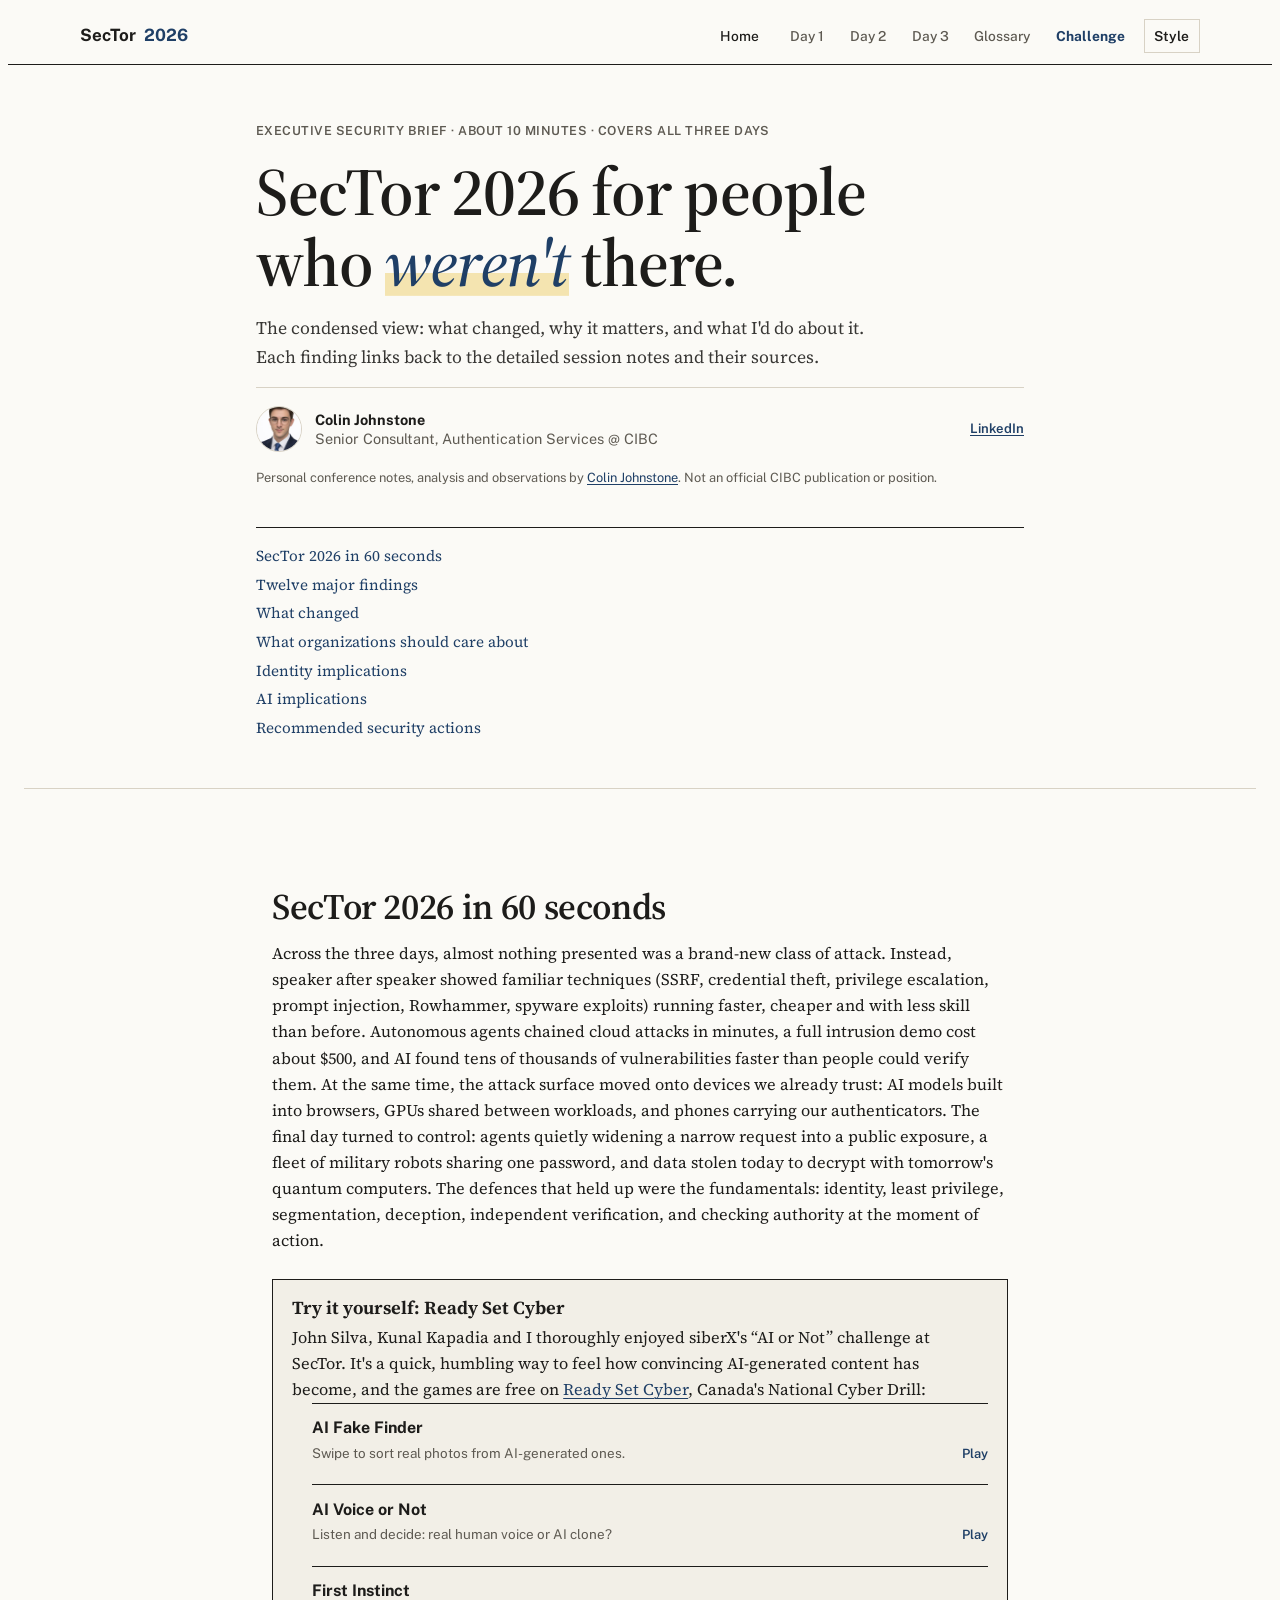
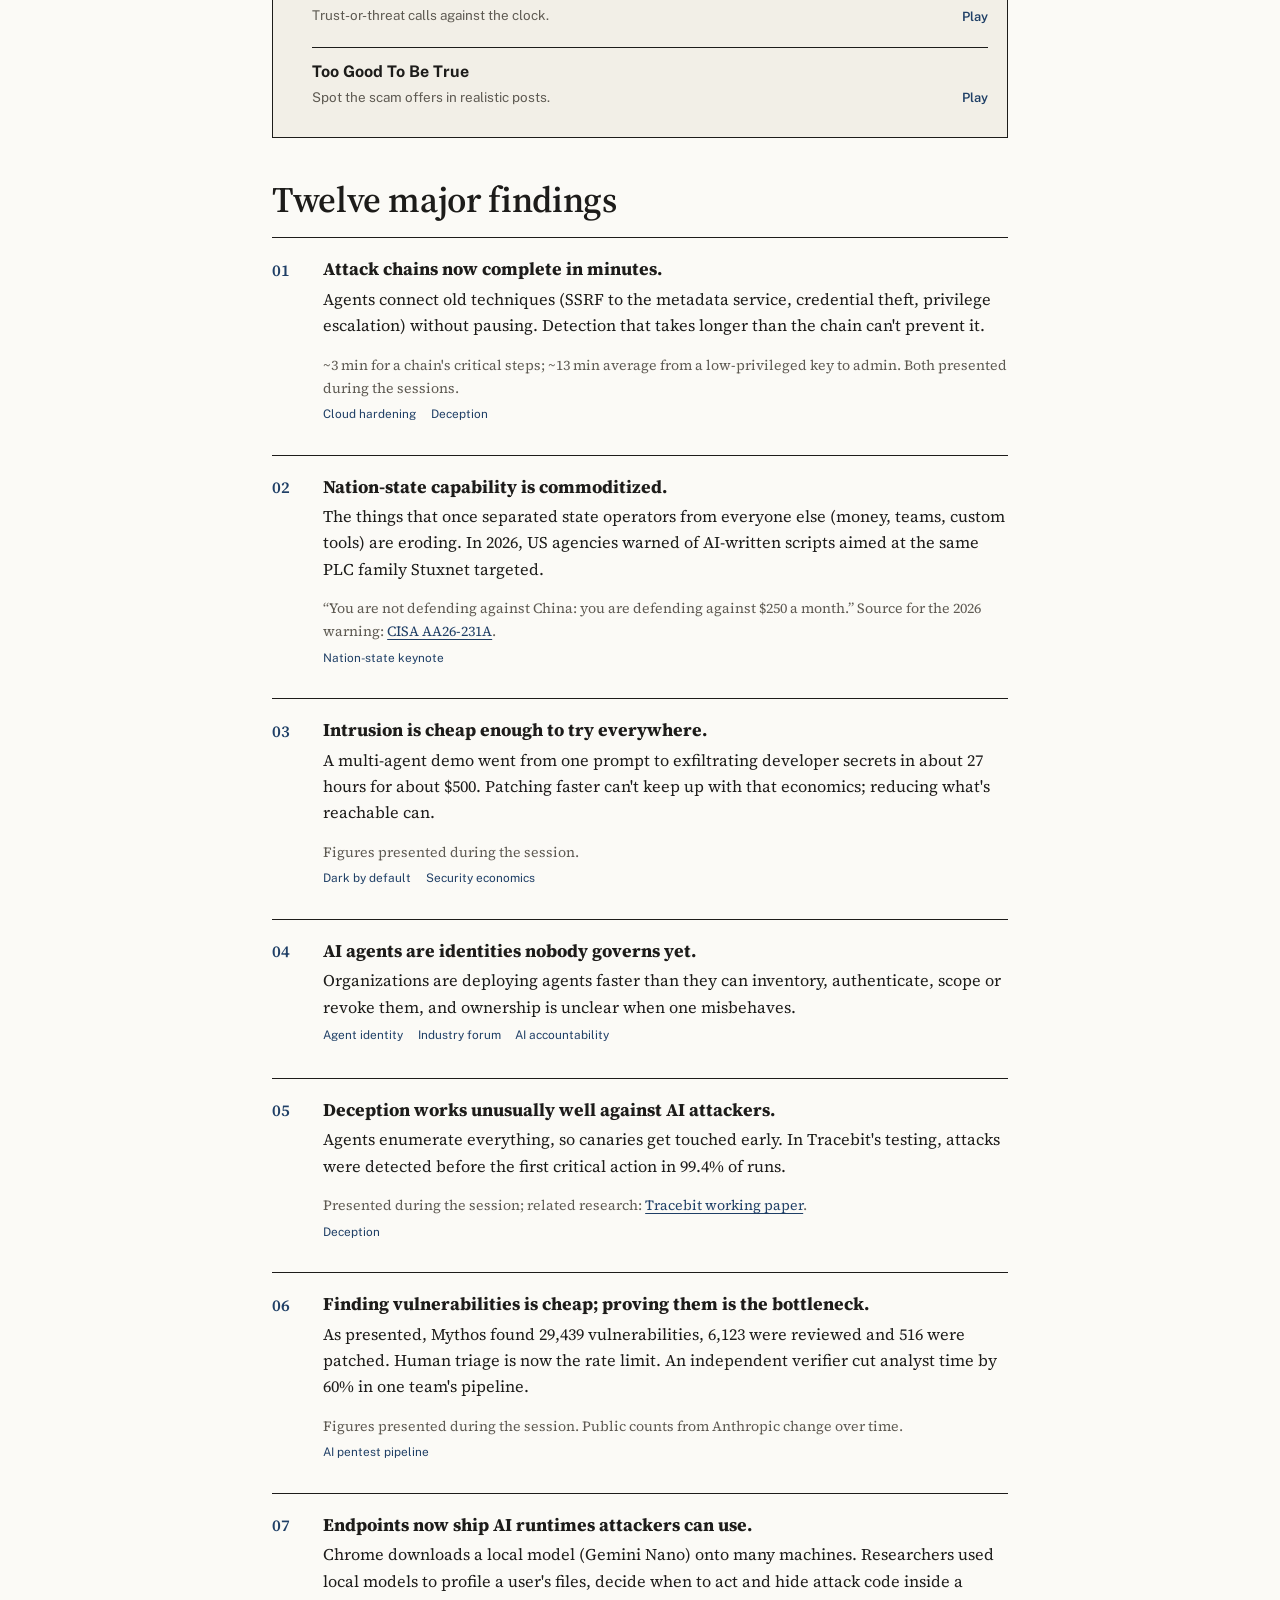
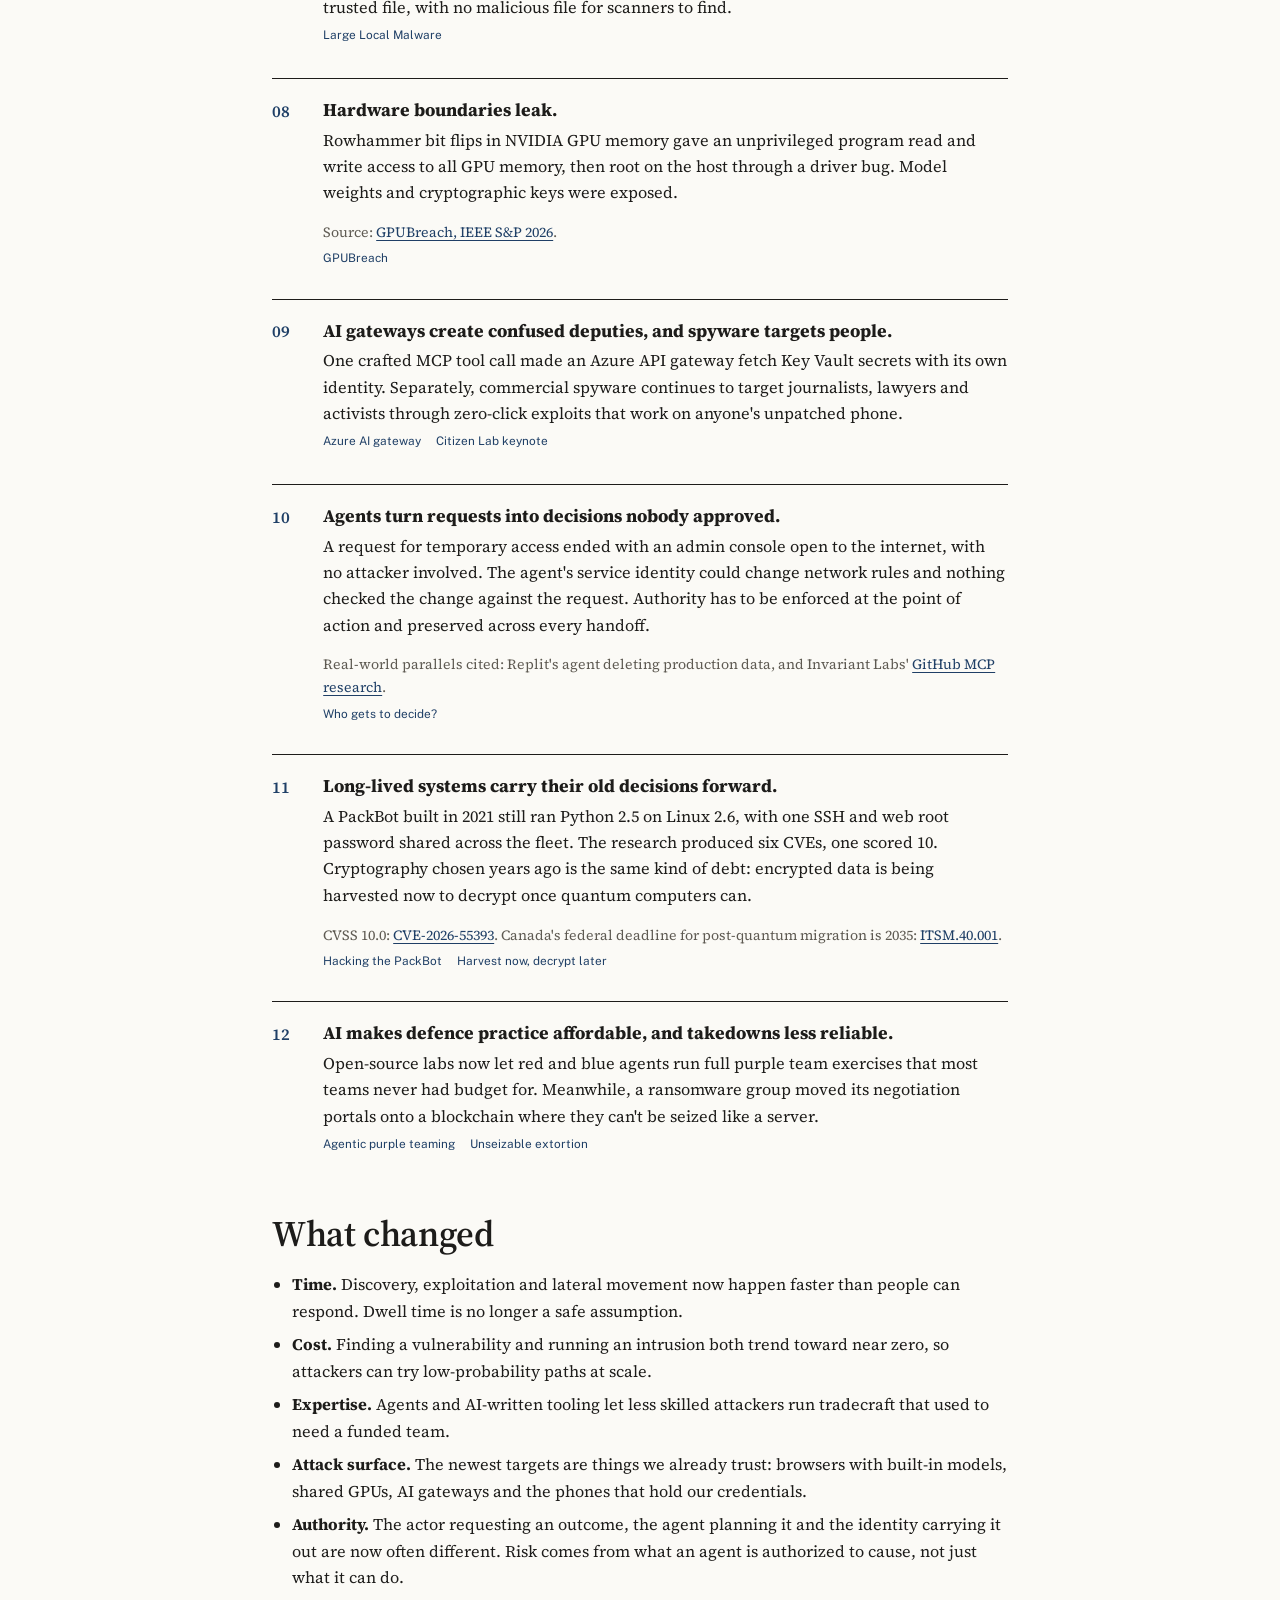
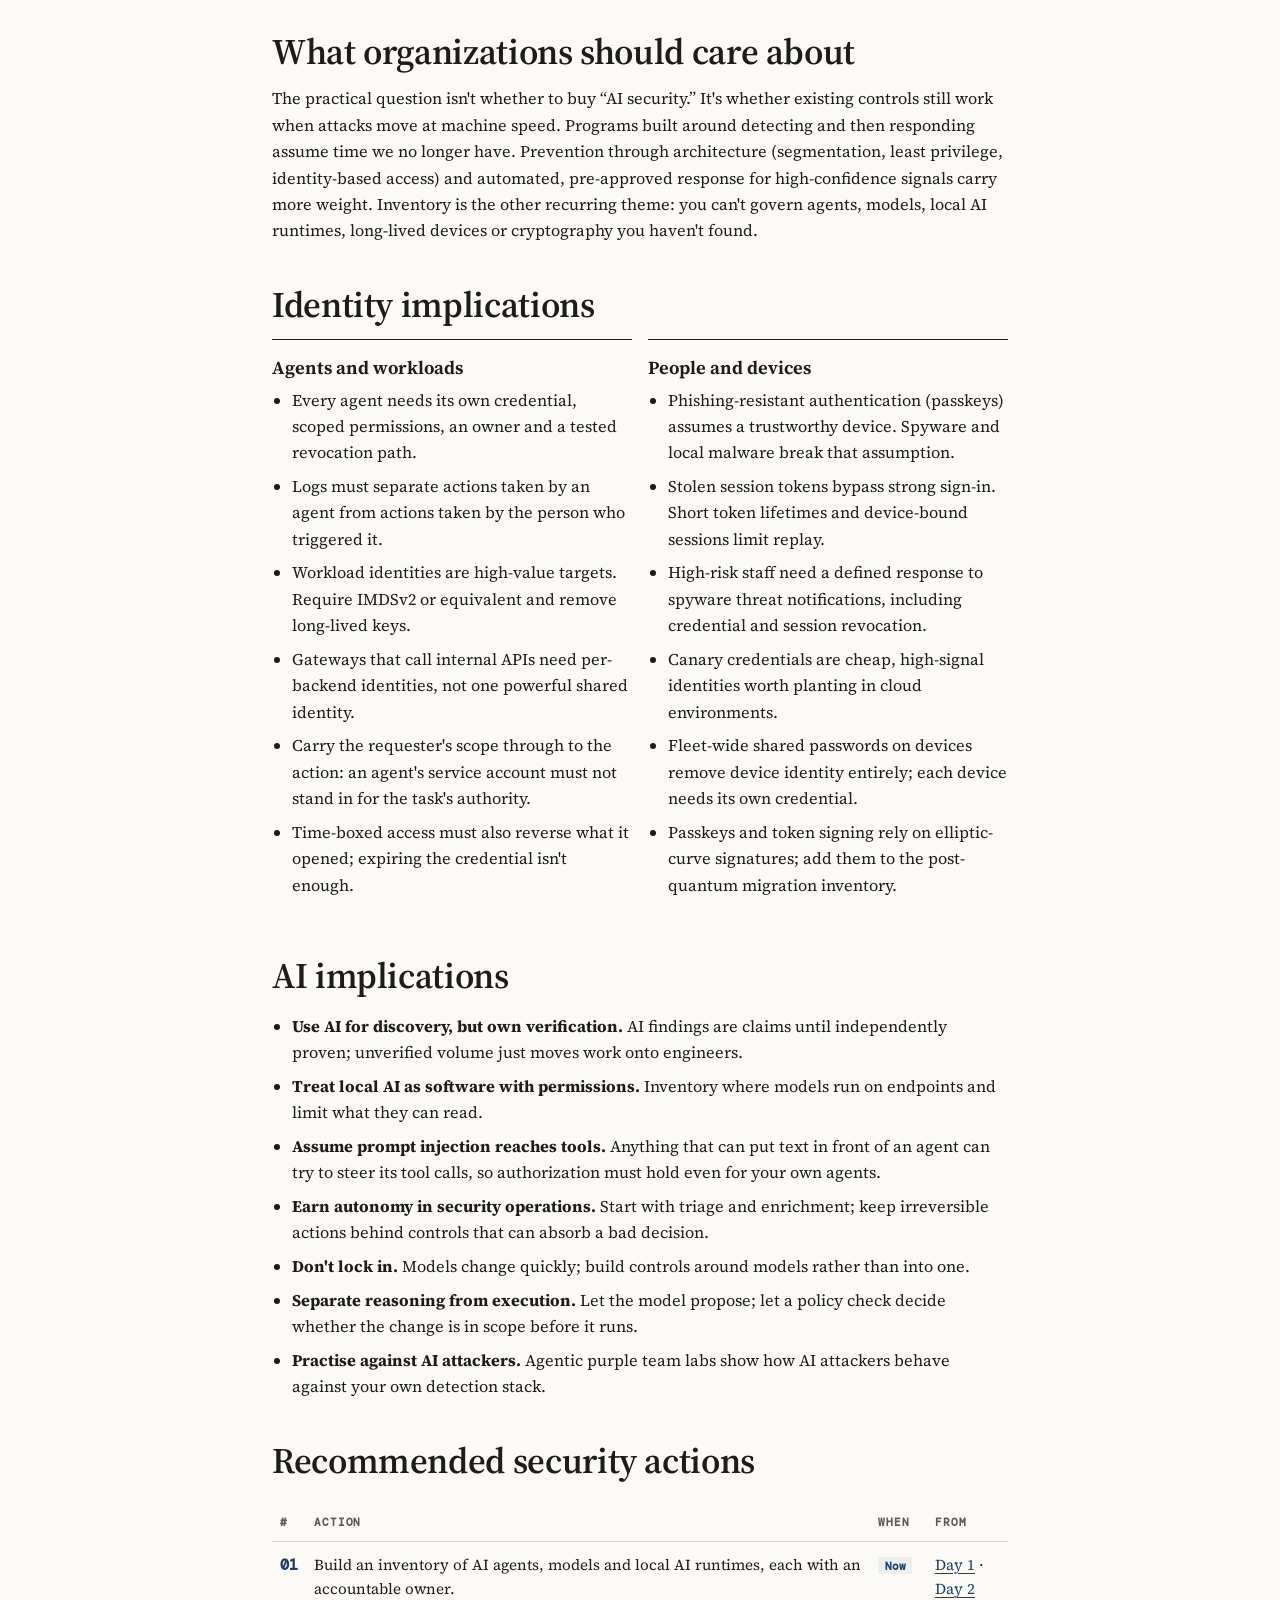
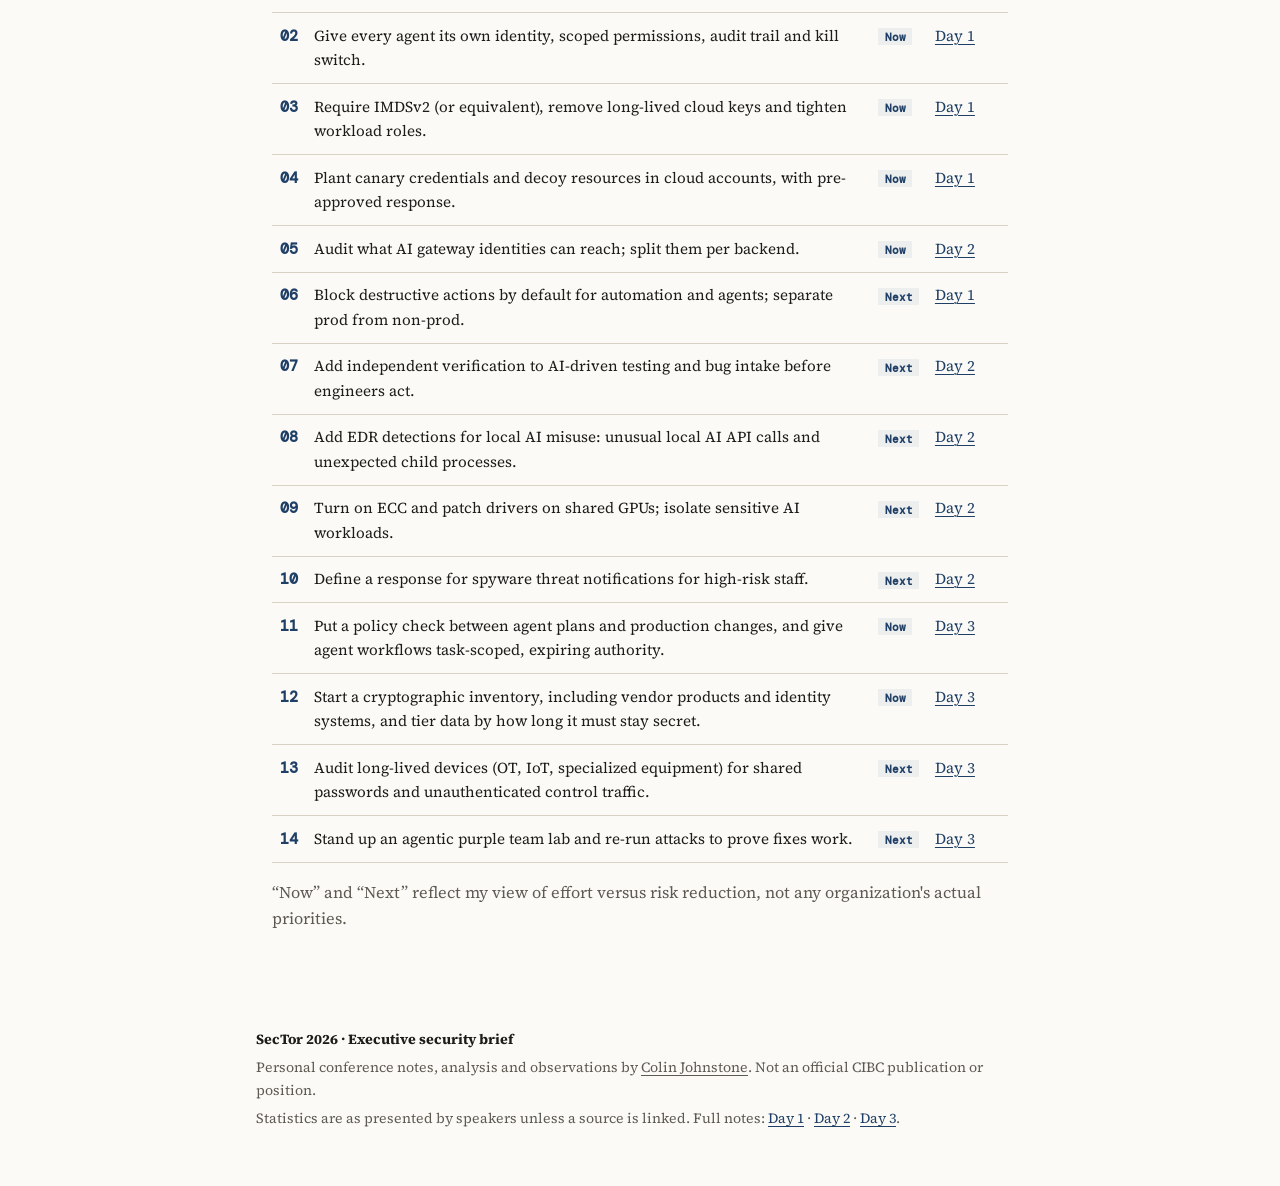
==== commit e7d80784: "Site styles, passport, topic map and Ready Set Cyber - Style menu on every page: Report (default), B" ====
--- a/brief/index.html
+++ b/brief/index.html
@@ -8,9 +8,11 @@
 <link rel="preconnect" href="https://fonts.googleapis.com">
 <link rel="preconnect" href="https://fonts.gstatic.com" crossorigin>
 <link rel="stylesheet" href="https://fonts.googleapis.com/css2?family=Source+Serif+4:ital,opsz,wght@0,8..60,400..700;1,8..60,400..600&family=Public+Sans:wght@400..700&family=DM+Mono:wght@400;500&display=swap">
-<link rel="stylesheet" href="../assets/base.css?v=20261008a">
-<link rel="stylesheet" href="../assets/site.css?v=20261008a">
-<link rel="stylesheet" href="../assets/report.css?v=20261008a">
+<link rel="stylesheet" href="../assets/base.css?v=20261008e">
+<link rel="stylesheet" href="../assets/site.css?v=20261008e">
+<link rel="stylesheet" href="../assets/report.css?v=20261008e">
+<link rel="stylesheet" href="../assets/styles.css?v=20261008e">
+<script>try{var s=JSON.parse(localStorage.getItem("sector.style")),t=JSON.parse(localStorage.getItem("sector.theme"));if(s&&s!=="report")document.documentElement.dataset.style=s;if(t==="light"||t==="dark")document.documentElement.dataset.theme=t}catch(e){}</script>
 </head>
 <body class="site">
 <header class="bar"><div class="bar-in">
@@ -45,6 +47,13 @@
 <section><div class="doc">
   <h2 id="sixty">SecTor 2026 in 60 seconds</h2>
   <p class="sixty">Across the three days, almost nothing presented was a brand-new class of attack. Instead, speaker after speaker showed familiar techniques (SSRF, credential theft, privilege escalation, prompt injection, Rowhammer, spyware exploits) running faster, cheaper and with less skill than before. Autonomous agents chained cloud attacks in minutes, a full intrusion demo cost about $500, and AI found tens of thousands of vulnerabilities faster than people could verify them. At the same time, the attack surface moved onto devices we already trust: AI models built into browsers, GPUs shared between workloads, and phones carrying our authenticators. The final day turned to control: agents quietly widening a narrow request into a public exposure, a fleet of military robots sharing one password, and data stolen today to decrypt with tomorrow's quantum computers. The defences that held up were the fundamentals: identity, least privilege, segmentation, deception, independent verification, and checking authority at the moment of action.</p>
+
+
+  <div class="rsc-box">
+    <h3>Try it yourself: Ready Set Cyber</h3>
+    <p>John Silva, Kunal Kapadia and I thoroughly enjoyed siberX's “AI or Not” challenge at SecTor. It's a quick, humbling way to feel how convincing AI-generated content has become, and the games are free on <a href="https://readysetcyber.ca/" target="_blank" rel="noopener">Ready Set Cyber</a>, Canada's National Cyber Drill:</p>
+    <ul class="rsc-games"><li><a href="https://readysetcyber.ca/wp-content/themes/readysetcyber/mini-games/tinder-swap/index.html" target="_blank" rel="noopener"><b>AI Fake Finder</b><small>Swipe to sort real photos from AI-generated ones.</small><em>Play</em></a></li><li><a href="https://readysetcyber.ca/wp-content/themes/readysetcyber/mini-games/ai-voice-or-not/index.html" target="_blank" rel="noopener"><b>AI Voice or Not</b><small>Listen and decide: real human voice or AI clone?</small><em>Play</em></a></li><li><a href="https://readysetcyber.ca/wp-content/themes/readysetcyber/mini-games/first-instinct-test/index.html" target="_blank" rel="noopener"><b>First Instinct</b><small>Trust-or-threat calls against the clock.</small><em>Play</em></a></li><li><a href="https://readysetcyber.ca/wp-content/themes/readysetcyber/mini-games/too-good-to-be-true/index.html" target="_blank" rel="noopener"><b>Too Good To Be True</b><small>Spot the scam offers in realistic posts.</small><em>Play</em></a></li></ul>
+  </div>
 
   <h2 id="findings">Twelve major findings</h2>
   <ol class="findings">
@@ -134,7 +143,8 @@
   <span>Statistics are as presented by speakers unless a source is linked. Full notes: <a href="../day-1/">Day 1</a> · <a href="../day-2/">Day 2</a> · <a href="../day-3/">Day 3</a>.</span>
 </footer>
 </main>
-<script src="../assets/core.js?v=20261008a"></script>
+<script src="../assets/core.js?v=20261008e"></script>
+<script src="../assets/extras.js?v=20261008e"></script>
 <script>splitWords(document.getElementById("h1"));readProgress();</script>
 </body>
 </html>
--- a/assets/report.css
+++ b/assets/report.css
@@ -14,6 +14,10 @@
   --bg:#171614; --bg2:#201e1b; --surface:#171614; --surface2:#201e1b; --ink:#ebe7df; --muted:#a59f93; --line:#3a3731; --rule:#cfc9bd;
   --accent:#8fb3dc; --accent-ink:#111; --accent-soft:rgba(143,179,220,.08); --mark:#5a4a1a; --mark-ink:#ebe7df;
   --d1:#7fb0e0; --d2:#e08a7c; --d3:#8cc79a; color-scheme:dark}}
+html[data-theme="dark"]:root:root{
+  --bg:#171614; --bg2:#201e1b; --surface:#171614; --surface2:#201e1b; --ink:#ebe7df; --muted:#a59f93; --line:#3a3731; --rule:#cfc9bd;
+  --accent:#8fb3dc; --accent-ink:#111; --accent-soft:rgba(143,179,220,.08); --mark:#5a4a1a; --mark-ink:#ebe7df;
+  --d1:#7fb0e0; --d2:#e08a7c; --d3:#8cc79a; color-scheme:dark}
 body{background:var(--bg);background-image:none;color:var(--ink);font-family:var(--body);font-size:1.0625rem;line-height:1.62}
 
 /* nothing decorative for its own sake */
@@ -197,3 +201,33 @@
   .motion .tk.seen>div{background-size:100% 1px!important}
   .motion .tk.seen>div:nth-child(2n){transition-delay:.15s}
 }
+
+/* audio recap: a plain printed-style player */
+.recap{display:grid;grid-template-columns:auto 1fr;gap:.4rem 1rem;align-items:center;border-top:1px solid var(--rule);border-bottom:1px solid var(--line);padding:.9rem 0;max-width:40rem;font-family:var(--ui)}
+.rc-play{width:3rem;height:3rem;border:1.5px solid var(--ink);background:none;border-radius:50%;cursor:pointer;display:grid;place-items:center;color:var(--ink)}
+.rc-play:hover{background:var(--ink);color:var(--bg)}
+.rc-ico{width:0;height:0;border-style:solid;border-width:.5rem 0 .5rem .8rem;border-color:transparent transparent transparent currentColor;margin-left:.2rem}
+.recap.playing .rc-ico{width:.75rem;height:.9rem;border:0;margin:0;border-left:.25rem solid currentColor;border-right:.25rem solid currentColor}
+.rc-t{display:flex;flex-wrap:wrap;gap:.2rem .7rem;align-items:baseline;margin:0}
+.rc-t b{font-weight:700}
+.rc-t span,.rc-meta{color:var(--muted);font-size:.8rem}
+.rc-bar{height:.9rem;margin:.3rem 0 .15rem;position:relative;cursor:pointer}
+.rc-bar::before{content:"";position:absolute;left:0;right:0;top:50%;height:1px;background:var(--line)}
+.rc-bar i{position:absolute;left:0;top:calc(50% - 1px);height:3px;width:0;background:var(--accent)}
+.rc-bar:focus-visible{outline:2px solid var(--accent);outline-offset:2px}
+.rc-meta{display:flex;gap:1rem;align-items:center;margin:0}
+.rc-rate{background:none;border:1px solid var(--line);color:var(--ink);font:inherit;font-size:.75rem;padding:0 .4rem;cursor:pointer}
+.rc-meta a{color:var(--muted)}
+.rc-tx{grid-column:1/-1;font-size:.92rem}
+.rc-tx summary{cursor:pointer;color:var(--accent);font-size:.82rem;font-weight:600}
+.rc-tx p{margin:.6rem 0 0;font-family:var(--body);color:var(--ink);max-width:38rem}
+.recap.playing .rc-play{animation:rcpulse 2s ease-in-out infinite}
+@keyframes rcpulse{50%{box-shadow:0 0 0 .35rem var(--accent-soft)!important}}
+@media (prefers-reduced-motion:reduce){.recap.playing .rc-play{animation:none}}
+.rc-t b{margin-right:.3rem}
+.rc-fmts{display:inline-flex;flex-wrap:wrap;gap:.2rem .9rem}
+.rc-fmt{background:none;border:0;padding:0;font:inherit;font-size:.86rem;color:var(--muted);cursor:pointer;border-bottom:1.5px solid transparent}
+.rc-fmt[aria-pressed="true"]{color:var(--ink);border-bottom-color:var(--accent);font-weight:600}
+.rc-fmt:hover{color:var(--ink)}
+.rc-meta{flex-wrap:wrap}
+.rc-who{font-family:var(--ui);font-size:.78rem;text-transform:uppercase;letter-spacing:.05em;color:var(--accent);margin-right:.3rem}
--- a/assets/styles.css
+++ b/assets/styles.css
@@ -0,0 +1,149 @@
+/* Alternative site styles, chosen from the Style menu (assets/extras.js). The default, with no
+ data-style attribute, is the printed report with each day's own look. */
+html[data-style="broadsheet"]:root:root{--display:"Libre Franklin",Arial,sans-serif;--body:"Source Serif 4",Georgia,serif;--ui:"Libre Franklin",Arial,sans-serif;--mono:"DM Mono",ui-monospace,monospace;--bg:#fbfaf6;--bg2:#f1eee6;--surface:#fbfaf6;--surface2:#f1eee6;--ink:#141414;--muted:#555149;--line:#d6d1c4;--rule:#141414;--accent:#b3261e;--accent-ink:#fff;--accent-soft:rgba(179,38,30,.06);--signal:#b3261e;--signal-soft:rgba(179,38,30,.06);--mark:#f5e1a4;--mark-ink:#141414;--d1:#1d4f91;--d2:#b3261e;--d3:#2f6b3f;color-scheme:light}
+@media (prefers-color-scheme:dark){html[data-style="broadsheet"]:root:root:not([data-theme="light"]){--bg:#141312;--bg2:#1d1b19;--surface:#141312;--surface2:#1d1b19;--ink:#eeebe5;--muted:#a6a098;--line:#3a3631;--rule:#e8e3da;--accent:#ff7a6e;--accent-soft:rgba(255,122,110,.08);--signal:#ff7a6e;--mark:#5a4a1a;--mark-ink:#eeebe5;--d1:#7fb0e0;--d2:#ff7a6e;--d3:#8cc79a;color-scheme:dark}}
+html[data-style="broadsheet"][data-theme="dark"]:root:root{--bg:#141312;--bg2:#1d1b19;--surface:#141312;--surface2:#1d1b19;--ink:#eeebe5;--muted:#a6a098;--line:#3a3631;--rule:#e8e3da;--accent:#ff7a6e;--accent-soft:rgba(255,122,110,.08);--signal:#ff7a6e;--mark:#5a4a1a;--mark-ink:#eeebe5;--d1:#7fb0e0;--d2:#ff7a6e;--d3:#8cc79a;color-scheme:dark}
+html[data-style="terminal"]:root:root{--display:"JetBrains Mono",ui-monospace,monospace;--body:"JetBrains Mono",ui-monospace,monospace;--ui:"JetBrains Mono",ui-monospace,monospace;--mono:"JetBrains Mono",ui-monospace,monospace;--bg:#0a0e0a;--bg2:#0f150f;--surface:#0a0e0a;--surface2:#111a12;--ink:#cfeed6;--muted:#7d9c84;--line:#1e2e21;--rule:#3b5c41;--accent:#4ade80;--accent-ink:#04130a;--accent-soft:rgba(74,222,128,.08);--signal:#fbbf24;--signal-soft:rgba(251,191,36,.08);--mark:#14532d;--mark-ink:#eaffef;--d1:#4ade80;--d2:#fbbf24;--d3:#67e8f9;color-scheme:dark}
+html[data-style="plain"]:root:root{--display:"Atkinson Hyperlegible",system-ui,sans-serif;--body:"Atkinson Hyperlegible",system-ui,sans-serif;--ui:"Atkinson Hyperlegible",system-ui,sans-serif;--mono:ui-monospace,Menlo,monospace;--bg:#ffffff;--bg2:#f3f3f3;--surface:#ffffff;--surface2:#f3f3f3;--ink:#111111;--muted:#3d3d3d;--line:#c9c9c9;--rule:#111111;--accent:#0b57d0;--accent-ink:#fff;--accent-soft:rgba(11,87,208,.07);--signal:#0b57d0;--signal-soft:rgba(11,87,208,.07);--mark:#ffe680;--mark-ink:#111;--d1:#0b57d0;--d2:#b3261e;--d3:#1e7a3c;color-scheme:light}
+@media (prefers-color-scheme:dark){html[data-style="plain"]:root:root:not([data-theme="light"]){--bg:#111111;--bg2:#1b1b1b;--surface:#111111;--surface2:#1b1b1b;--ink:#f4f4f4;--muted:#cfcfcf;--line:#444;--rule:#f4f4f4;--accent:#8ab4ff;--accent-soft:rgba(138,180,255,.1);--signal:#8ab4ff;--mark:#5c4d00;--mark-ink:#fff;--d1:#8ab4ff;--d2:#ff8a80;--d3:#81d99a;color-scheme:dark}}
+html[data-style="plain"][data-theme="dark"]:root:root{--bg:#111111;--bg2:#1b1b1b;--surface:#111111;--surface2:#1b1b1b;--ink:#f4f4f4;--muted:#cfcfcf;--line:#444;--rule:#f4f4f4;--accent:#8ab4ff;--accent-soft:rgba(138,180,255,.1);--signal:#8ab4ff;--mark:#5c4d00;--mark-ink:#fff;--d1:#8ab4ff;--d2:#ff8a80;--d3:#81d99a;color-scheme:dark}
+
+/* any alternative style: neutralize each day's signature touches */
+html[data-style] .hero h1 em{border:0!important;transform:none!important;padding:0!important;background:none!important;text-decoration:none!important;clip-path:none!important;animation:none!important;display:inline}
+html[data-style] .sec-head .eyebrow::before,html[data-style] .sec-head h2::before{display:none!important;content:none!important}
+html[data-style] #brief .sec-head .lead::first-letter{float:none;font:inherit;color:inherit;padding:0}
+html[data-style] .eyebrow,html[data-style] .label,html[data-style] .s-time,html[data-style] .prov,html[data-style] .fmt,html[data-style] .tag,html[data-style] .cat,html[data-style] .legend,html[data-style] .count,html[data-style] .q-top,html[data-style] .chain li{font-family:var(--ui)!important}
+html[data-style] .hero .eyebrow::after{display:none!important}
+html[data-style] .hero .eyebrow{animation:none!important;clip-path:none!important}
+html[data-style] .lens{background:var(--bg2)!important;border:1px solid var(--rule)!important}
+html[data-style] .lens-h{background:none!important;color:inherit!important;margin:0 0 .4rem!important;padding:0!important}
+html[data-style] .takeaway{background:none!important;border:0!important;border-left:3px solid var(--accent)!important;padding:.2rem 0 .2rem 1rem!important}
+html[data-style] .session{border-top:3px solid var(--rule)!important}
+html[data-style] .hero,html[data-style] .home-hero,html[data-style] .doc-hero{border-bottom:1px solid var(--rule)!important}
+
+/* broadsheet */
+html[data-style="broadsheet"] .hero h1,html[data-style="broadsheet"] .home-hero h1,html[data-style="broadsheet"] .doc-hero h1{font-weight:850;letter-spacing:-.03em;line-height:.98;font-size:clamp(2.6rem,7.6vw,5rem)}
+html[data-style="broadsheet"] .hero h1 em,html[data-style="broadsheet"] .home-hero h1 em,html[data-style="broadsheet"] .doc-hero h1 em{font-style:normal;font-weight:850;color:var(--accent)}
+html[data-style="broadsheet"] .hero,html[data-style="broadsheet"] .home-hero,html[data-style="broadsheet"] .doc-hero{border-bottom:4px double var(--rule)!important}
+html[data-style="broadsheet"] h2{font-weight:800;letter-spacing:-.02em}
+html[data-style="broadsheet"] h3{font-weight:750}
+html[data-style="broadsheet"] .eyebrow{color:var(--accent)!important;font-weight:800!important;letter-spacing:.08em!important}
+html[data-style="broadsheet"] .sec-head{border-top:4px solid var(--rule);padding-top:.8rem}
+html[data-style="broadsheet"] .session{border-top-width:4px!important}
+html[data-style="broadsheet"] .oneline,html[data-style="broadsheet"] blockquote p,html[data-style="broadsheet"] .thesis-q p{font-family:var(--body)}
+html[data-style="broadsheet"] .thesis-q p{font-family:var(--display);font-weight:800;font-style:normal}
+
+/* terminal */
+html[data-style="terminal"] body{font-size:.94rem;line-height:1.7}
+html[data-style="terminal"] h1,html[data-style="terminal"] h2,html[data-style="terminal"] h3{letter-spacing:-.02em}
+html[data-style="terminal"] .hero h1,html[data-style="terminal"] .home-hero h1,html[data-style="terminal"] .doc-hero h1{font-weight:700;font-size:clamp(2rem,5.5vw,3.6rem);line-height:1.1}
+html[data-style="terminal"] .hero h1 em,html[data-style="terminal"] .home-hero h1 em,html[data-style="terminal"] .doc-hero h1 em{font-style:normal;color:var(--accent)}
+html[data-style="terminal"] .hero h1::after,html[data-style="terminal"] .home-hero h1::after,html[data-style="terminal"] .doc-hero h1::after{content:"_";color:var(--accent);animation:termblink 1.1s steps(1) infinite}
+@keyframes termblink{50%{opacity:0}}
+html[data-style="terminal"] h2::before,html[data-style="terminal"] .sec-head h2::before{content:"## "!important;display:inline!important;color:var(--muted);font-weight:400;font-size:inherit!important;vertical-align:baseline!important;margin:0!important;font-family:inherit!important}
+html[data-style="terminal"] .eyebrow::before,html[data-style="terminal"] .sec-head .eyebrow::before{content:"$ "!important;display:inline!important;color:var(--accent)!important;background:none!important;border:0!important;width:auto!important;height:auto!important;font-size:inherit!important}
+html[data-style="terminal"] .eyebrow{color:var(--muted)!important;text-transform:none!important;letter-spacing:0!important}
+html[data-style="terminal"] a{text-decoration-style:dashed}
+html[data-style="terminal"] .tn,html[data-style="terminal"] .idea,html[data-style="terminal"] .num,html[data-style="terminal"] .statc,html[data-style="terminal"] .ev,html[data-style="terminal"] .tk>div,html[data-style="terminal"] .daycard,html[data-style="terminal"] .explore a{border-top-style:dashed!important}
+html[data-style="terminal"] .av.photo,html[data-style="terminal"] .me,html[data-style="terminal"] .faces img{filter:grayscale(1) sepia(.35) hue-rotate(70deg) saturate(1.6) contrast(1.05)}
+html[data-style="terminal"] .oneline,html[data-style="terminal"] blockquote p,html[data-style="terminal"] .thesis-q p{font-style:normal}
+html[data-style="terminal"] .oneline::before{content:"> ";color:var(--accent)}
+html[data-style="terminal"] .btn{background:var(--accent)!important;color:var(--accent-ink)!important;border-color:var(--accent)!important}
+html[data-style="terminal"] .btn.ghost{background:none!important;color:var(--accent)!important}
+html[data-style="terminal"] mark{background:var(--mark);color:var(--mark-ink)}
+
+/* plain: bigger text, no motion */
+html[data-style="plain"] body{font-size:1.15rem;line-height:1.75}
+html[data-style="plain"] .hero h1,html[data-style="plain"] .home-hero h1,html[data-style="plain"] .doc-hero h1{font-weight:700;letter-spacing:-.01em;line-height:1.12;font-size:clamp(2.2rem,5.6vw,3.6rem)}
+html[data-style="plain"] .hero h1 em,html[data-style="plain"] .home-hero h1 em,html[data-style="plain"] .doc-hero h1 em{font-style:normal;color:var(--accent);text-decoration:underline!important;text-decoration-thickness:.08em!important;text-underline-offset:.12em}
+html[data-style="plain"] h2,html[data-style="plain"] h3{font-weight:700}
+html[data-style="plain"] *,html[data-style="plain"] *::before,html[data-style="plain"] *::after{animation:none!important;transition:none!important}
+html[data-style="plain"] .lead,html[data-style="plain"] .tk p,html[data-style="plain"] .ent p,html[data-style="plain"] .idea p{opacity:1;color:var(--ink)}
+html[data-style="plain"] a{text-decoration-thickness:2px}
+html[data-style="plain"] .oneline,html[data-style="plain"] blockquote p,html[data-style="plain"] .thesis-q p{font-style:normal}
+
+/* ---------- style menu ---------- */
+.stylebtn{font-family:var(--ui);font-size:.86rem;font-weight:600;background:none;border:1px solid var(--line);color:var(--ink);padding:.25rem .6rem;cursor:pointer;margin-left:.3rem;border-radius:0}
+.stylebtn:hover,.stylebtn[aria-expanded="true"]{border-color:var(--ink)}
+.stylepanel{position:fixed;z-index:60;width:min(22rem,calc(100vw - 24px));background:var(--bg);color:var(--ink);border:1px solid var(--rule);padding:1rem;font-family:var(--ui);box-shadow:0 12px 30px -12px rgba(0,0,0,.35)!important}
+.sp-h{font-size:.72rem;font-weight:700;text-transform:uppercase;letter-spacing:.06em;color:var(--muted);margin:0 0 .5rem}
+.sp-h+*{margin-bottom:1rem}
+.sp-list{display:grid;gap:.35rem}
+.sp-opt{display:grid;grid-template-columns:2.6rem 1fr;gap:.7rem;align-items:center;text-align:left;background:none;border:1px solid var(--line);color:var(--ink);padding:.45rem .55rem;cursor:pointer;font:inherit}
+.sp-opt[aria-pressed="true"]{border-color:var(--accent);box-shadow:inset 3px 0 0 var(--accent)!important}
+.sp-opt b{display:block;font-size:.92rem}
+.sp-opt small{display:block;color:var(--muted);font-size:.78rem;line-height:1.35}
+.sp-sw{display:grid;place-items:center;height:2.2rem;font-size:1rem;border:1px solid var(--line)}
+.sw-report{font-family:"Source Serif 4",Georgia,serif;background:#fbfaf6;color:#1d1c1a}
+.sw-broadsheet{font-family:"Libre Franklin",Arial,sans-serif;font-weight:900;background:#fbfaf6;color:#b3261e}
+.sw-terminal{font-family:"JetBrains Mono",monospace;background:#0a0e0a;color:#4ade80}
+.sw-plain{font-family:"Atkinson Hyperlegible",system-ui,sans-serif;font-weight:700;background:#fff;color:#0b57d0}
+.sp-seg{display:grid;grid-template-columns:repeat(3,1fr);border:1px solid var(--line)}
+.sp-seg button{background:none;border:0;border-left:1px solid var(--line);padding:.4rem;font:inherit;font-size:.85rem;color:var(--ink);cursor:pointer}
+.sp-seg button:first-child{border-left:0}
+.sp-seg button[aria-pressed="true"]{background:var(--ink);color:var(--bg)}
+.sp-note{font-size:.75rem;color:var(--muted);margin:0}
+
+/* ---------- read tracking ---------- */
+.readmark{font-family:var(--ui);font-size:.75rem;background:none;border:1px solid var(--line);color:var(--muted);padding:.1rem .5rem;margin-left:.6rem;cursor:pointer;border-radius:0}
+.readmark[aria-pressed="true"]{color:var(--accent);border-color:var(--accent);font-weight:600}
+.session.is-read .s-head h3::after,.session.is-read h3.s-title::after{content:" ✓";color:var(--accent);font-size:.8em}
+
+/* ---------- passport (home) ---------- */
+.pp-top{display:grid;grid-template-columns:1fr minmax(12rem,16rem);gap:2rem;align-items:center}
+.pp-stamps{display:grid;grid-template-columns:repeat(3,minmax(0,1fr));gap:1rem}
+.stamp{display:grid;justify-items:center;gap:.5rem;text-decoration:none;color:var(--ink)}
+.st-ring{width:7.5rem;height:7.5rem;border-radius:50%;border:2px dashed var(--line);display:grid;place-content:center;text-align:center;transform:rotate(-8deg);transition:transform .3s,border-color .3s;font-family:var(--ui)}
+.stamp.d1{--sc:var(--d1)}.stamp.d2{--sc:var(--d2)}.stamp.d3{--sc:var(--d3)}
+.stamp.started .st-ring{border-color:var(--sc);border-style:dashed}
+.stamp.done .st-ring{border:3px double var(--sc);color:var(--sc);background:color-mix(in srgb,var(--sc) 8%,transparent)}
+.st-ring b{font-size:1.15rem;font-family:var(--display)}
+.st-ring i{font-style:normal;font-size:.75rem;color:var(--muted)}
+.stamp.done .st-ring i{color:inherit;font-weight:700;text-transform:uppercase;letter-spacing:.08em}
+.stamp:hover .st-ring{transform:rotate(-2deg) scale(1.03)}
+.stamp small{font-family:var(--ui);font-size:.78rem;color:var(--muted)}
+.pp-sum{font-family:var(--ui)}
+.pp-sum p{margin:0;font-size:.9rem}
+.pp-big{font-family:var(--display)!important;font-size:3rem!important;line-height:1;font-weight:600}
+.pp-big span{font-size:1.4rem;color:var(--muted)}
+.pp-bar{height:4px;background:var(--line);margin:.6rem 0}
+.pp-bar i{display:block;height:100%;background:var(--accent);transition:width .6s}
+.badges{list-style:none;padding:0;margin:1.6rem 0 0;display:grid;grid-template-columns:repeat(auto-fill,minmax(11rem,1fr));gap:.6rem}
+.badges li{display:grid;grid-template-columns:1.6rem 1fr;gap:0 .5rem;padding:.55rem .6rem;border:1px dashed var(--line);font-family:var(--ui);opacity:.55}
+.badges li.got{opacity:1;border-style:solid;border-color:var(--accent)}
+.bd-i{grid-row:span 2;font-size:1.2rem;color:var(--accent);line-height:1.2}
+.badges b{font-size:.88rem}
+.badges small{font-size:.74rem;color:var(--muted);line-height:1.3}
+.pp-note{font-family:var(--ui);font-size:.8rem;color:var(--muted);margin-top:1rem}
+.pp-reset{background:none;border:0;color:var(--accent);font:inherit;text-decoration:underline;cursor:pointer;padding:0}
+
+/* ---------- topic map (home) ---------- */
+.tmapwrap{overflow-x:auto}
+.tmap{width:100%;border-collapse:collapse;font-family:var(--ui);font-size:.88rem;min-width:34rem}
+.tmap th,.tmap td{border-bottom:1px solid var(--line);padding:.45rem .5rem;text-align:left;vertical-align:top}
+.tmap thead th{font-size:.74rem;text-transform:uppercase;letter-spacing:.06em;color:var(--muted);font-weight:700}
+.tmap thead th a{color:inherit}
+.tmap tbody th{font-weight:600;white-space:nowrap;width:10rem}
+.tmap td{background:color-mix(in srgb,var(--accent) calc(var(--v,0) * 22%),transparent);width:28%}
+.tmap td a{display:grid;gap:.1rem;text-decoration:none;color:var(--ink)}
+.tmap td b{font-family:var(--display);font-size:1.25rem;line-height:1}
+.tmap td span{font-size:.75rem;color:var(--muted);line-height:1.3}
+.tmap td a:hover span{color:var(--ink)}
+.tmap .z{color:var(--line)}
+.tmap .tot{font-family:var(--display);font-weight:600;background:none;width:4rem;text-align:right}
+
+/* ---------- ReadySetCyber feature ---------- */
+.rsc{display:grid;grid-template-columns:minmax(0,1.1fr) minmax(0,1fr);gap:2rem;align-items:start}
+.rsc-games{list-style:none;padding:0;margin:0;display:grid;gap:0}
+.rsc-games li{border-top:1px solid var(--rule)}
+.rsc-games a{display:grid;grid-template-columns:1fr auto;gap:.1rem 1rem;padding:.7rem 0;text-decoration:none;color:var(--ink);font-family:var(--ui)}
+.rsc-games a b{font-size:1rem}
+.rsc-games a small{grid-column:1;color:var(--muted);font-size:.84rem}
+.rsc-games a em{grid-row:span 2;align-self:center;font-style:normal;font-size:.8rem;color:var(--accent);font-weight:600}
+.rsc-games a:hover b{text-decoration:underline;text-decoration-color:var(--accent)}
+.rsc-quote{font-family:var(--display);font-size:1.25rem;line-height:1.45;margin:.8rem 0}
+.rsc-more{font-family:var(--ui);font-size:.88rem;display:flex;flex-wrap:wrap;gap:.4rem 1.1rem;margin-top:.8rem}
+.rsc-box{border:1px solid var(--rule);padding:1rem 1.2rem;margin:1.6rem 0;background:var(--bg2)}
+.rsc-box h3{margin:0 0 .3rem}
+@media (max-width:860px){.pp-top,.rsc{grid-template-columns:1fr}.pp-stamps{gap:.4rem}.st-ring{width:6rem;height:6rem}}
+
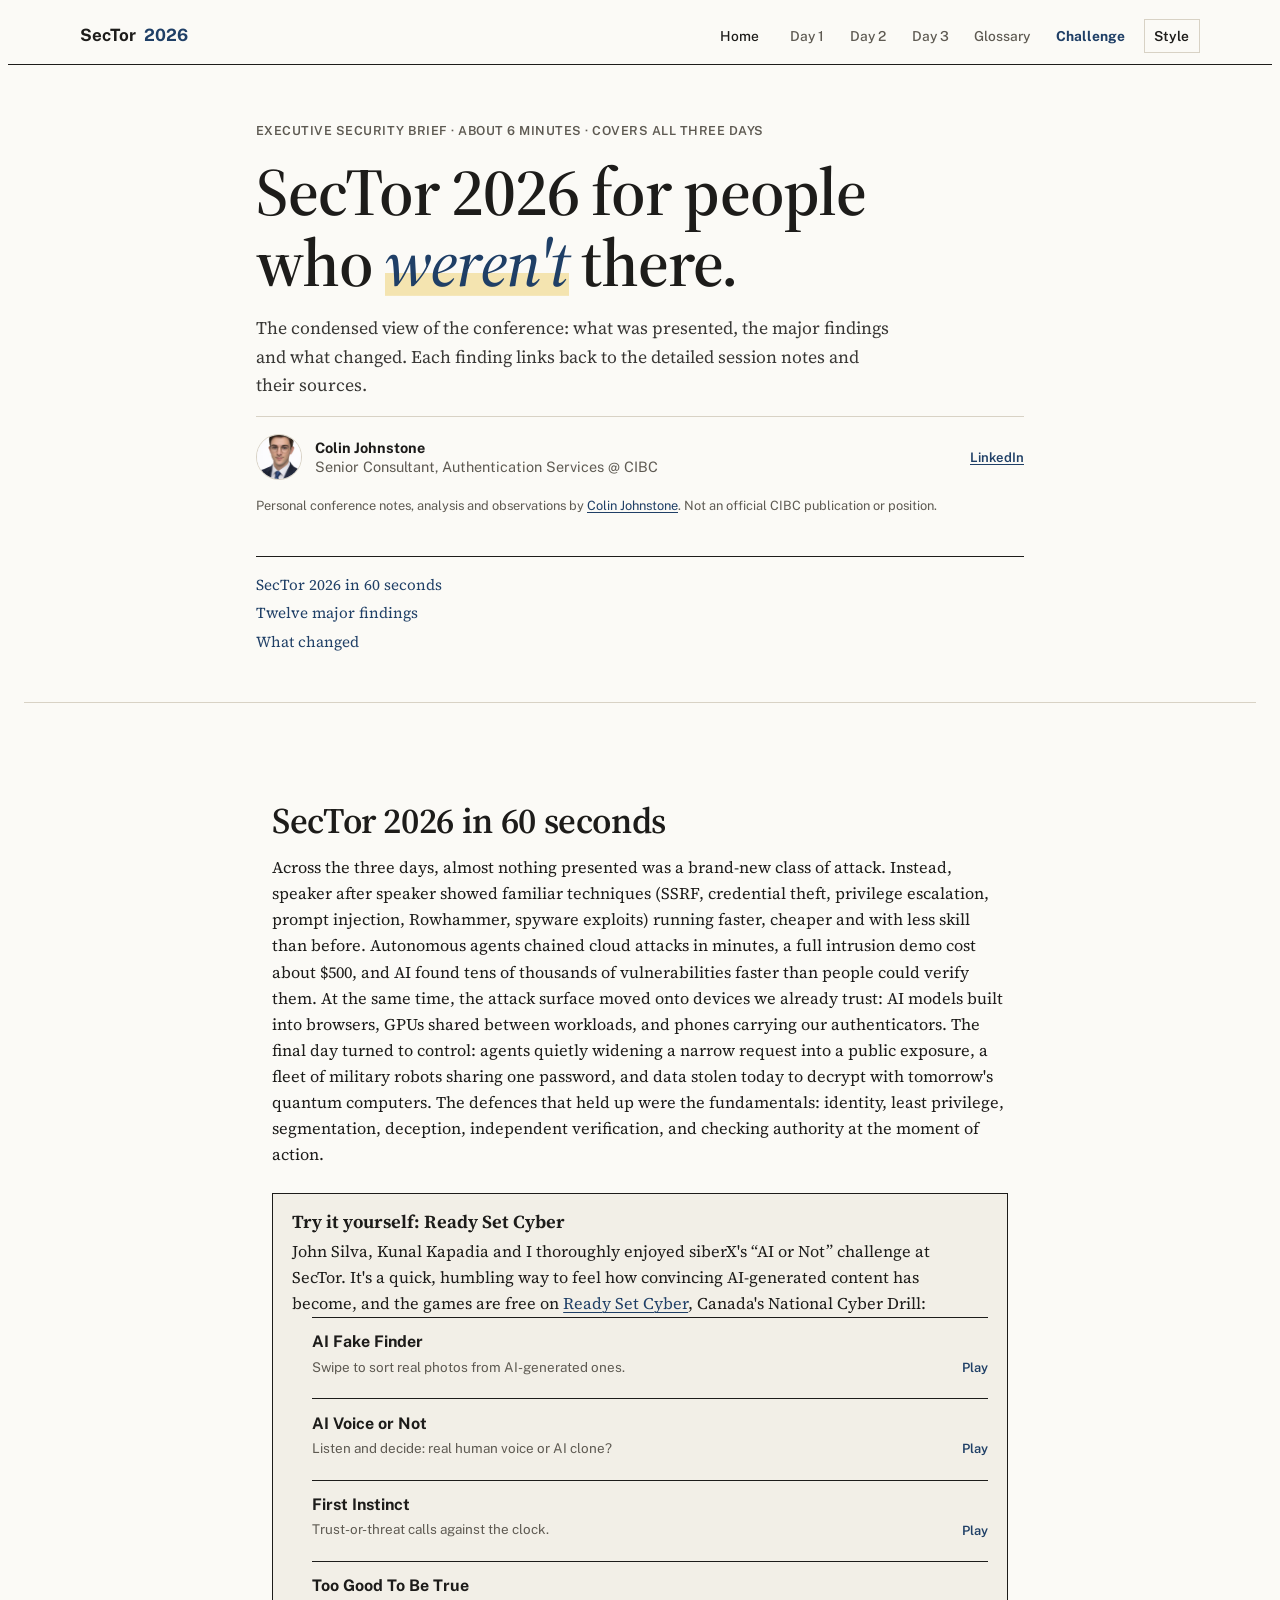
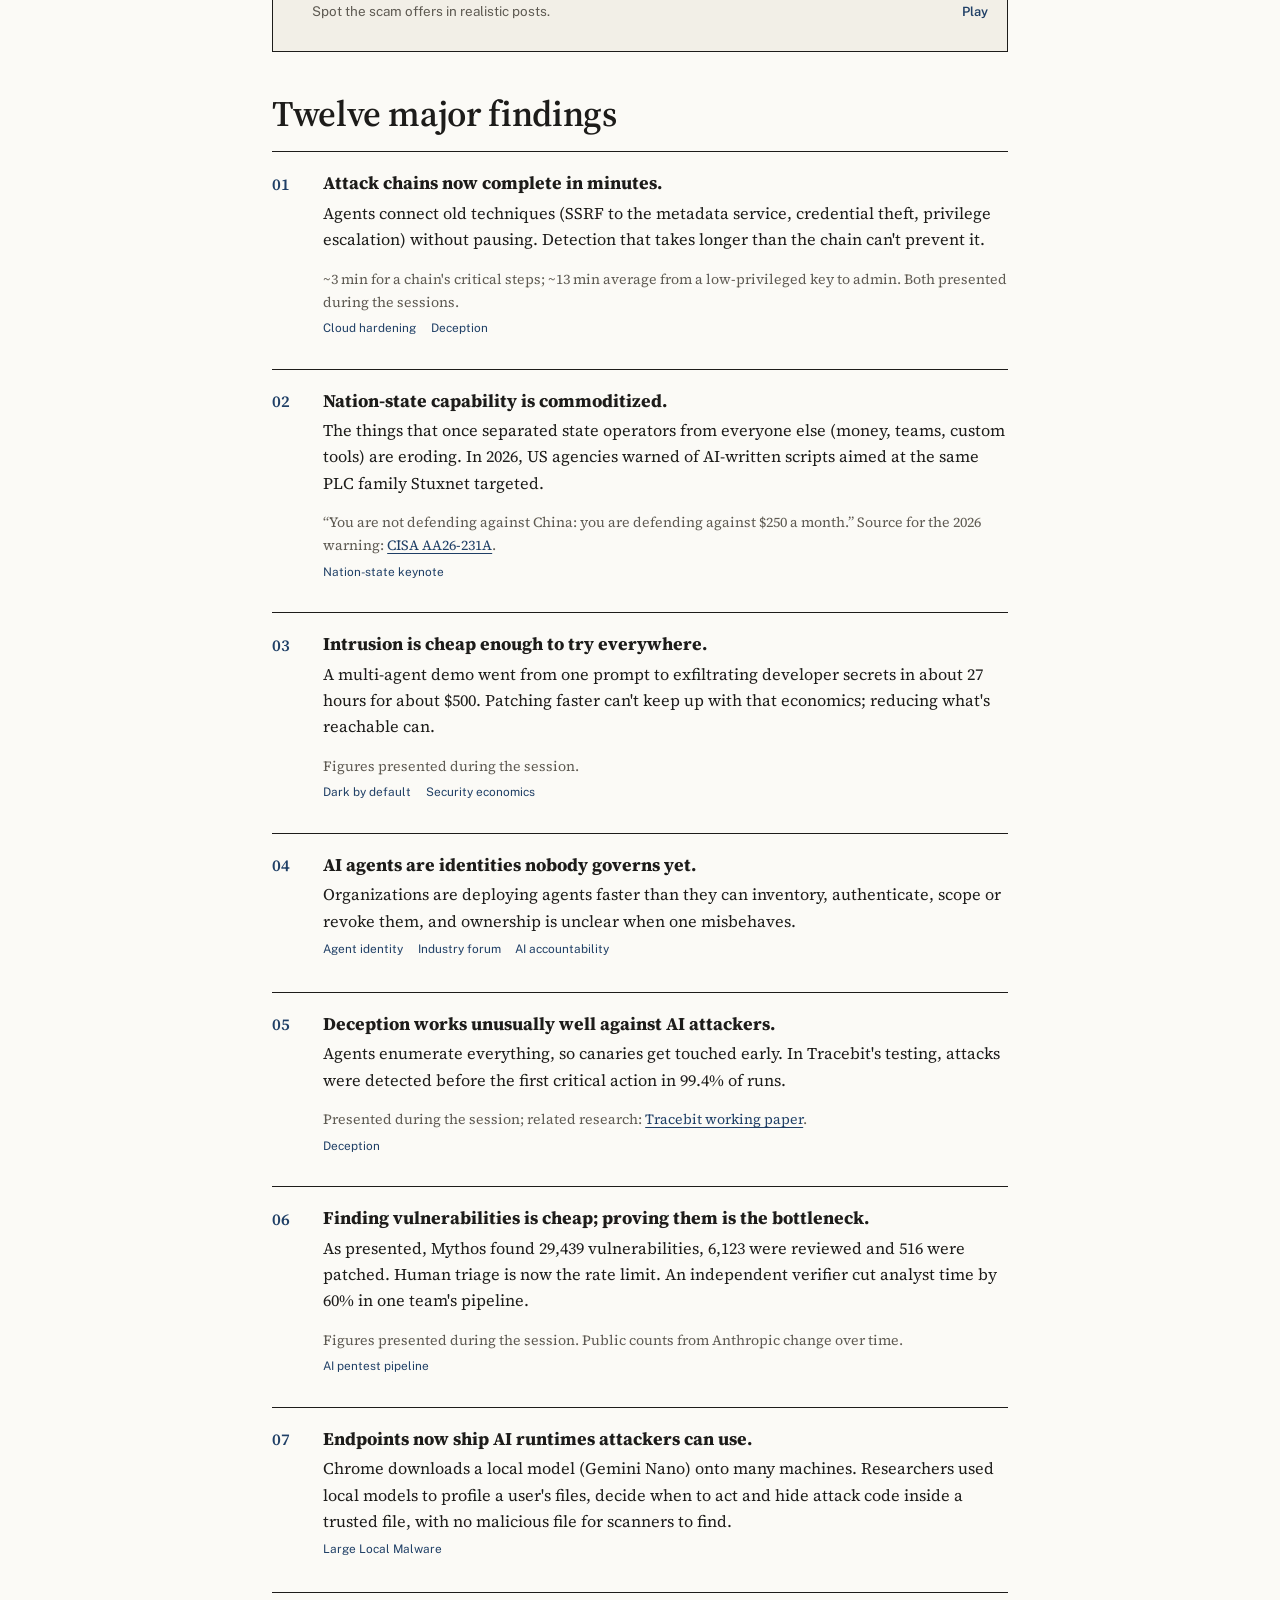
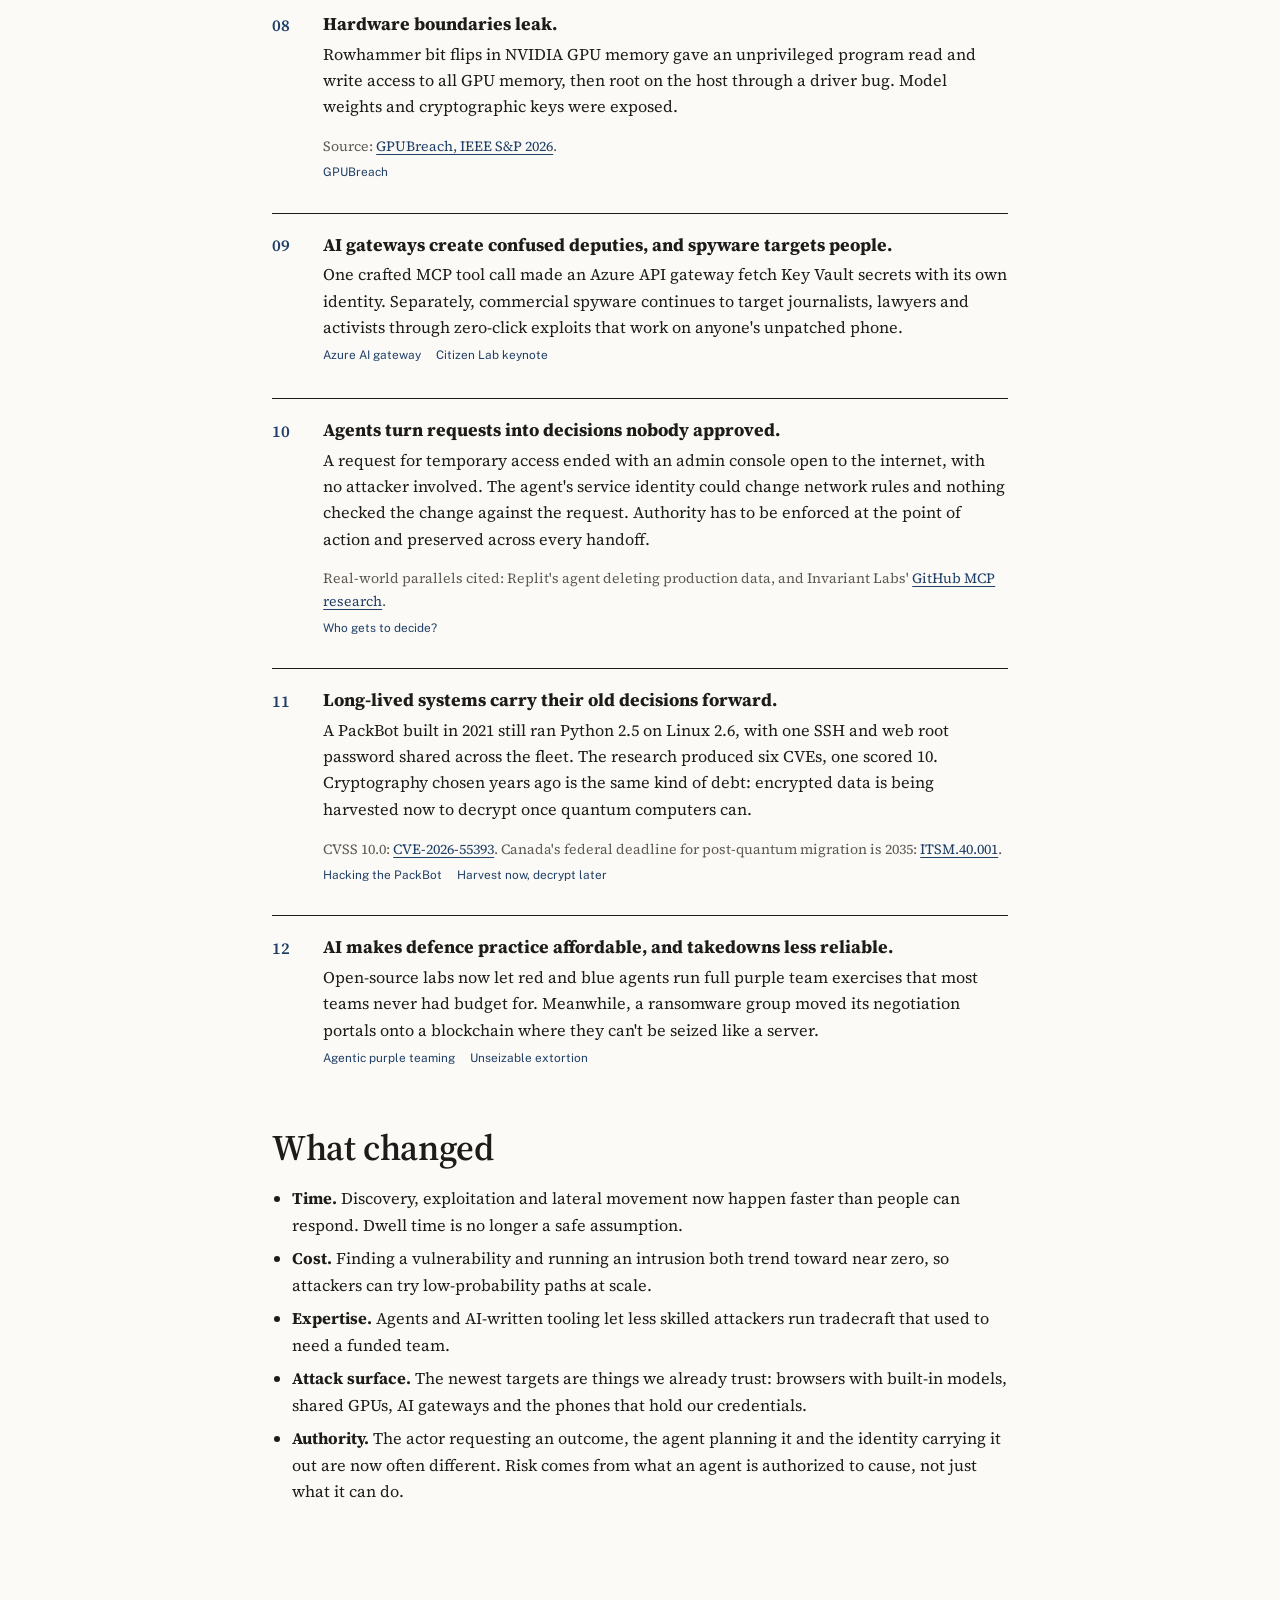
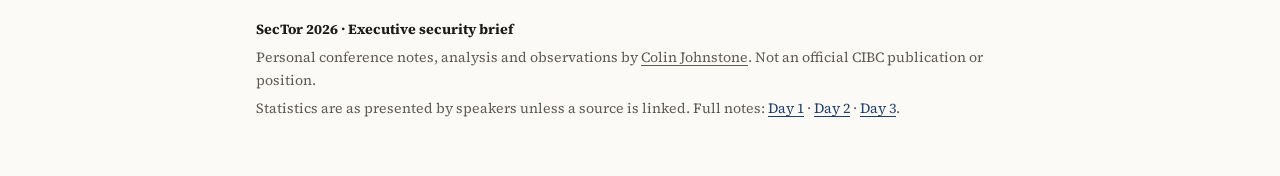
==== commit 2aca1ff5: "Coverage only: remove recommendations; distinct colours per page in every style - Removed each day's" ====
--- a/brief/index.html
+++ b/brief/index.html
@@ -4,14 +4,14 @@
 <meta charset="utf-8">
 <meta name="viewport" content="width=device-width,initial-scale=1,viewport-fit=cover">
 <title>SecTor 2026 Executive Brief</title>
-<meta name="description" content="SecTor 2026 in ten minutes: major findings, what changed, identity and AI implications, and recommended security actions. Personal analysis by Colin Johnstone, not an official CIBC publication.">
+<meta name="description" content="SecTor 2026 in six minutes: the major findings and what changed across all three days. Personal conference notes by Colin Johnstone, not an official CIBC publication.">
 <link rel="preconnect" href="https://fonts.googleapis.com">
 <link rel="preconnect" href="https://fonts.gstatic.com" crossorigin>
 <link rel="stylesheet" href="https://fonts.googleapis.com/css2?family=Source+Serif+4:ital,opsz,wght@0,8..60,400..700;1,8..60,400..600&family=Public+Sans:wght@400..700&family=DM+Mono:wght@400;500&display=swap">
-<link rel="stylesheet" href="../assets/base.css?v=20261008e">
-<link rel="stylesheet" href="../assets/site.css?v=20261008e">
-<link rel="stylesheet" href="../assets/report.css?v=20261008e">
-<link rel="stylesheet" href="../assets/styles.css?v=20261008e">
+<link rel="stylesheet" href="../assets/base.css?v=20261008f">
+<link rel="stylesheet" href="../assets/site.css?v=20261008f">
+<link rel="stylesheet" href="../assets/report.css?v=20261008f">
+<link rel="stylesheet" href="../assets/styles.css?v=20261008f">
 <script>try{var s=JSON.parse(localStorage.getItem("sector.style")),t=JSON.parse(localStorage.getItem("sector.theme"));if(s&&s!=="report")document.documentElement.dataset.style=s;if(t==="light"||t==="dark")document.documentElement.dataset.theme=t}catch(e){}</script>
 </head>
 <body class="site">
@@ -28,19 +28,15 @@
 </div><div class="readbar" id="readbar"></div></header>
 <main>
 <section class="doc-hero"><div class="wrap">
-  <p class="eyebrow"><svg class="i"><use href="#i-note"/></svg>Executive security brief · About 10 minutes · Covers all three days</p>
+  <p class="eyebrow"><svg class="i"><use href="#i-note"/></svg>Executive security brief · About 6 minutes · Covers all three days</p>
   <h1 id="h1">SecTor 2026 for people who <em>weren't</em> there.</h1>
-  <p class="lead">The condensed view: what changed, why it matters, and what I'd do about it. Each finding links back to the detailed session notes and their sources.</p>
+  <p class="lead">The condensed view of the conference: what was presented, the major findings and what changed. Each finding links back to the detailed session notes and their sources.</p>
   <div class="byline"><img class="me" src="../assets/colin.jpg" alt="Colin Johnstone" width="46" height="46"><div class="who"><a href="https://www.linkedin.com/in/colin-johnstone-7a982a187/" rel="author">Colin Johnstone</a><span>Senior Consultant, Authentication Services @ CIBC</span></div><a class="li" href="https://www.linkedin.com/in/colin-johnstone-7a982a187/">LinkedIn</a></div>
   <p class="disclaimer"><svg class="i"><use href="#i-note"/></svg>Personal conference notes, analysis and observations by <a href="https://www.linkedin.com/in/colin-johnstone-7a982a187/" rel="author">Colin Johnstone</a>. Not an official CIBC publication or position.</p>
   <nav class="toc" aria-label="Contents">
     <a href="#sixty">SecTor 2026 in 60 seconds</a>
     <a href="#findings">Twelve major findings</a>
     <a href="#changed">What changed</a>
-    <a href="#care">What organizations should care about</a>
-    <a href="#identity">Identity implications</a>
-    <a href="#ai">AI implications</a>
-    <a href="#actions">Recommended security actions</a>
   </nav>
 </div></section>
 
@@ -80,61 +76,6 @@
     <li><strong>Authority.</strong> The actor requesting an outcome, the agent planning it and the identity carrying it out are now often different. Risk comes from what an agent is authorized to cause, not just what it can do.</li>
   </ul>
 
-  <h2 id="care">What organizations should care about</h2>
-  <p>The practical question isn't whether to buy “AI security.” It's whether existing controls still work when attacks move at machine speed. Programs built around detecting and then responding assume time we no longer have. Prevention through architecture (segmentation, least privilege, identity-based access) and automated, pre-approved response for high-confidence signals carry more weight. Inventory is the other recurring theme: you can't govern agents, models, local AI runtimes, long-lived devices or cryptography you haven't found.</p>
-
-  <h2 id="identity">Identity implications</h2>
-  <div class="cols2">
-    <div class="box"><h3><svg class="i"><use href="#i-finger"/></svg>Agents and workloads</h3><ul>
-      <li>Every agent needs its own credential, scoped permissions, an owner and a tested revocation path.</li>
-      <li>Logs must separate actions taken by an agent from actions taken by the person who triggered it.</li>
-      <li>Workload identities are high-value targets. Require IMDSv2 or equivalent and remove long-lived keys.</li>
-      <li>Gateways that call internal APIs need per-backend identities, not one powerful shared identity.</li>
-      <li>Carry the requester's scope through to the action: an agent's service account must not stand in for the task's authority.</li>
-      <li>Time-boxed access must also reverse what it opened; expiring the credential isn't enough.</li>
-    </ul></div>
-    <div class="box"><h3><svg class="i"><use href="#i-phone"/></svg>People and devices</h3><ul>
-      <li>Phishing-resistant authentication (passkeys) assumes a trustworthy device. Spyware and local malware break that assumption.</li>
-      <li>Stolen session tokens bypass strong sign-in. Short token lifetimes and device-bound sessions limit replay.</li>
-      <li>High-risk staff need a defined response to spyware threat notifications, including credential and session revocation.</li>
-      <li>Canary credentials are cheap, high-signal identities worth planting in cloud environments.</li>
-      <li>Fleet-wide shared passwords on devices remove device identity entirely; each device needs its own credential.</li>
-      <li>Passkeys and token signing rely on elliptic-curve signatures; add them to the post-quantum migration inventory.</li>
-    </ul></div>
-  </div>
-
-  <h2 id="ai">AI implications</h2>
-  <ul>
-    <li><strong>Use AI for discovery, but own verification.</strong> AI findings are claims until independently proven; unverified volume just moves work onto engineers.</li>
-    <li><strong>Treat local AI as software with permissions.</strong> Inventory where models run on endpoints and limit what they can read.</li>
-    <li><strong>Assume prompt injection reaches tools.</strong> Anything that can put text in front of an agent can try to steer its tool calls, so authorization must hold even for your own agents.</li>
-    <li><strong>Earn autonomy in security operations.</strong> Start with triage and enrichment; keep irreversible actions behind controls that can absorb a bad decision.</li>
-    <li><strong>Don't lock in.</strong> Models change quickly; build controls around models rather than into one.</li>
-    <li><strong>Separate reasoning from execution.</strong> Let the model propose; let a policy check decide whether the change is in scope before it runs.</li>
-    <li><strong>Practise against AI attackers.</strong> Agentic purple team labs show how AI attackers behave against your own detection stack.</li>
-  </ul>
-
-  <h2 id="actions">Recommended security actions</h2>
-  <div class="tablewrap"><table class="actions">
-    <thead><tr><th>#</th><th>Action</th><th>When</th><th>From</th></tr></thead>
-    <tbody>
-      <tr><td>01</td><td>Build an inventory of AI agents, models and local AI runtimes, each with an accountable owner.</td><td><span class="when now">Now</span></td><td><a href="../day-1/#s3">Day 1</a> · <a href="../day-2/#llm">Day 2</a></td></tr>
-      <tr><td>02</td><td>Give every agent its own identity, scoped permissions, audit trail and kill switch.</td><td><span class="when now">Now</span></td><td><a href="../day-1/#s3">Day 1</a></td></tr>
-      <tr><td>03</td><td>Require IMDSv2 (or equivalent), remove long-lived cloud keys and tighten workload roles.</td><td><span class="when now">Now</span></td><td><a href="../day-1/#s2">Day 1</a></td></tr>
-      <tr><td>04</td><td>Plant canary credentials and decoy resources in cloud accounts, with pre-approved response.</td><td><span class="when now">Now</span></td><td><a href="../day-1/#s5">Day 1</a></td></tr>
-      <tr><td>05</td><td>Audit what AI gateway identities can reach; split them per backend.</td><td><span class="when now">Now</span></td><td><a href="../day-2/#mcp">Day 2</a></td></tr>
-      <tr><td>06</td><td>Block destructive actions by default for automation and agents; separate prod from non-prod.</td><td><span class="when next">Next</span></td><td><a href="../day-1/#s2">Day 1</a></td></tr>
-      <tr><td>07</td><td>Add independent verification to AI-driven testing and bug intake before engineers act.</td><td><span class="when next">Next</span></td><td><a href="../day-2/#pen">Day 2</a></td></tr>
-      <tr><td>08</td><td>Add EDR detections for local AI misuse: unusual local AI API calls and unexpected child processes.</td><td><span class="when next">Next</span></td><td><a href="../day-2/#llm">Day 2</a></td></tr>
-      <tr><td>09</td><td>Turn on ECC and patch drivers on shared GPUs; isolate sensitive AI workloads.</td><td><span class="when next">Next</span></td><td><a href="../day-2/#gpu">Day 2</a></td></tr>
-      <tr><td>10</td><td>Define a response for spyware threat notifications for high-risk staff.</td><td><span class="when next">Next</span></td><td><a href="../day-2/#k1">Day 2</a></td></tr>
-      <tr><td>11</td><td>Put a policy check between agent plans and production changes, and give agent workflows task-scoped, expiring authority.</td><td><span class="when now">Now</span></td><td><a href="../day-3/#k3">Day 3</a></td></tr>
-      <tr><td>12</td><td>Start a cryptographic inventory, including vendor products and identity systems, and tier data by how long it must stay secret.</td><td><span class="when now">Now</span></td><td><a href="../day-3/#pq">Day 3</a></td></tr>
-      <tr><td>13</td><td>Audit long-lived devices (OT, IoT, specialized equipment) for shared passwords and unauthenticated control traffic.</td><td><span class="when next">Next</span></td><td><a href="../day-3/#bot">Day 3</a></td></tr>
-      <tr><td>14</td><td>Stand up an agentic purple team lab and re-run attacks to prove fixes work.</td><td><span class="when next">Next</span></td><td><a href="../day-3/#purple">Day 3</a></td></tr>
-    </tbody>
-  </table></div>
-  <p class="hint" style="margin-top:1rem">“Now” and “Next” reflect my view of effort versus risk reduction, not any organization's actual priorities.</p>
 </div></section>
 
 <footer class="wrap page-foot">
@@ -143,8 +84,8 @@
   <span>Statistics are as presented by speakers unless a source is linked. Full notes: <a href="../day-1/">Day 1</a> · <a href="../day-2/">Day 2</a> · <a href="../day-3/">Day 3</a>.</span>
 </footer>
 </main>
-<script src="../assets/core.js?v=20261008e"></script>
-<script src="../assets/extras.js?v=20261008e"></script>
+<script src="../assets/core.js?v=20261008f"></script>
+<script src="../assets/extras.js?v=20261008f"></script>
 <script>splitWords(document.getElementById("h1"));readProgress();</script>
 </body>
 </html>
--- a/assets/styles.css
+++ b/assets/styles.css
@@ -147,3 +147,40 @@
 .rsc-box h3{margin:0 0 .3rem}
 @media (max-width:860px){.pp-top,.rsc{grid-template-columns:1fr}.pp-stamps{gap:.4rem}.st-ring{width:6rem;height:6rem}}
 
+
+/* ---------- per-page colours inside each alternative style: home and each day stay distinct ---------- */
+html[data-style="broadsheet"] body{--accent:#b3261e;--signal:#b3261e;--accent-soft:rgba(179,38,30,.06);--signal-soft:rgba(179,38,30,.06)}
+@media (prefers-color-scheme:dark){html[data-style="broadsheet"]:not([data-theme="light"]) body{--accent:#ff7a6e;--signal:#ff7a6e;--accent-soft:rgba(255,122,110,.08);--signal-soft:rgba(255,122,110,.08)}}
+html[data-style="broadsheet"][data-theme="dark"] body{--accent:#ff7a6e;--signal:#ff7a6e;--accent-soft:rgba(255,122,110,.08);--signal-soft:rgba(255,122,110,.08)}
+html[data-style="broadsheet"] body[data-day="1"]{--accent:#1d4f91;--signal:#1d4f91;--accent-soft:rgba(29,79,145,.06);--signal-soft:rgba(29,79,145,.06);--bg:#f6f8fb;--surface:#f6f8fb;--bg2:#e9eef5;--surface2:#e9eef5}
+@media (prefers-color-scheme:dark){html[data-style="broadsheet"]:not([data-theme="light"]) body[data-day="1"]{--accent:#7fb0e0;--signal:#7fb0e0;--accent-soft:rgba(127,176,224,.08);--signal-soft:rgba(127,176,224,.08);--bg:#11151a;--surface:#11151a;--bg2:#1a2028;--surface2:#1a2028}}
+html[data-style="broadsheet"][data-theme="dark"] body[data-day="1"]{--accent:#7fb0e0;--signal:#7fb0e0;--accent-soft:rgba(127,176,224,.08);--signal-soft:rgba(127,176,224,.08);--bg:#11151a;--surface:#11151a;--bg2:#1a2028;--surface2:#1a2028}
+html[data-style="broadsheet"] body[data-day="2"]{--accent:#9a2b1e;--signal:#9a2b1e;--accent-soft:rgba(154,43,30,.06);--signal-soft:rgba(154,43,30,.06);--bg:#fbf6ef;--surface:#fbf6ef;--bg2:#f1e9dc;--surface2:#f1e9dc}
+@media (prefers-color-scheme:dark){html[data-style="broadsheet"]:not([data-theme="light"]) body[data-day="2"]{--accent:#e08a7c;--signal:#e08a7c;--accent-soft:rgba(224,138,124,.08);--signal-soft:rgba(224,138,124,.08);--bg:#191512;--surface:#191512;--bg2:#231d18;--surface2:#231d18}}
+html[data-style="broadsheet"][data-theme="dark"] body[data-day="2"]{--accent:#e08a7c;--signal:#e08a7c;--accent-soft:rgba(224,138,124,.08);--signal-soft:rgba(224,138,124,.08);--bg:#191512;--surface:#191512;--bg2:#231d18;--surface2:#231d18}
+html[data-style="broadsheet"] body[data-day="3"]{--accent:#2f6b3f;--signal:#2f6b3f;--accent-soft:rgba(47,107,63,.07);--signal-soft:rgba(47,107,63,.07);--bg:#f4f7f1;--surface:#f4f7f1;--bg2:#e7ede2;--surface2:#e7ede2}
+@media (prefers-color-scheme:dark){html[data-style="broadsheet"]:not([data-theme="light"]) body[data-day="3"]{--accent:#8cc79a;--signal:#8cc79a;--accent-soft:rgba(140,199,154,.08);--signal-soft:rgba(140,199,154,.08);--bg:#121612;--surface:#121612;--bg2:#1a201a;--surface2:#1a201a}}
+html[data-style="broadsheet"][data-theme="dark"] body[data-day="3"]{--accent:#8cc79a;--signal:#8cc79a;--accent-soft:rgba(140,199,154,.08);--signal-soft:rgba(140,199,154,.08);--bg:#121612;--surface:#121612;--bg2:#1a201a;--surface2:#1a201a}
+html[data-style="terminal"] body{--accent:#4ade80;--signal:#4ade80;--accent-soft:rgba(74,222,128,.08);--signal-soft:rgba(74,222,128,.08)}
+html[data-style="terminal"] body[data-day="1"]{--accent:#67e8f9;--signal:#67e8f9;--accent-soft:rgba(103,232,249,.08);--signal-soft:rgba(103,232,249,.08);--bg:#070f12;--surface:#070f12;--bg2:#0c171b;--surface2:#0c171b;--ink:#d3f3f8;--muted:#7ea3ab;--line:#16292e;--rule:#2f5a63;--mark:#164e63}
+html[data-style="terminal"] body[data-day="2"]{--accent:#fbbf24;--signal:#fbbf24;--accent-soft:rgba(251,191,36,.08);--signal-soft:rgba(251,191,36,.08);--bg:#110d05;--surface:#110d05;--bg2:#19140a;--surface2:#19140a;--ink:#f6e8c8;--muted:#a8987a;--line:#2e2614;--rule:#5c4a22;--mark:#713f12}
+html[data-style="terminal"] body[data-day="3"]{--accent:#c4b5fd;--signal:#c4b5fd;--accent-soft:rgba(196,181,253,.09);--signal-soft:rgba(196,181,253,.09);--bg:#0d0b14;--surface:#0d0b14;--bg2:#151220;--surface2:#151220;--ink:#e6e1fb;--muted:#9a93b8;--line:#26203a;--rule:#4a3f6e;--mark:#3b2f6b}
+html[data-style="plain"] body{--accent:#6d28d9;--signal:#6d28d9;--accent-soft:rgba(109,40,217,.07);--signal-soft:rgba(109,40,217,.07)}
+@media (prefers-color-scheme:dark){html[data-style="plain"]:not([data-theme="light"]) body{--accent:#c4b5fd;--signal:#c4b5fd;--accent-soft:rgba(196,181,253,.1);--signal-soft:rgba(196,181,253,.1)}}
+html[data-style="plain"][data-theme="dark"] body{--accent:#c4b5fd;--signal:#c4b5fd;--accent-soft:rgba(196,181,253,.1);--signal-soft:rgba(196,181,253,.1)}
+html[data-style="plain"] body[data-day="1"]{--accent:#0b57d0;--signal:#0b57d0;--accent-soft:rgba(11,87,208,.07);--signal-soft:rgba(11,87,208,.07)}
+@media (prefers-color-scheme:dark){html[data-style="plain"]:not([data-theme="light"]) body[data-day="1"]{--accent:#8ab4ff;--signal:#8ab4ff;--accent-soft:rgba(138,180,255,.1);--signal-soft:rgba(138,180,255,.1)}}
+html[data-style="plain"][data-theme="dark"] body[data-day="1"]{--accent:#8ab4ff;--signal:#8ab4ff;--accent-soft:rgba(138,180,255,.1);--signal-soft:rgba(138,180,255,.1)}
+html[data-style="plain"] body[data-day="2"]{--accent:#b3261e;--signal:#b3261e;--accent-soft:rgba(179,38,30,.07);--signal-soft:rgba(179,38,30,.07)}
+@media (prefers-color-scheme:dark){html[data-style="plain"]:not([data-theme="light"]) body[data-day="2"]{--accent:#ff8a80;--signal:#ff8a80;--accent-soft:rgba(255,138,128,.1);--signal-soft:rgba(255,138,128,.1)}}
+html[data-style="plain"][data-theme="dark"] body[data-day="2"]{--accent:#ff8a80;--signal:#ff8a80;--accent-soft:rgba(255,138,128,.1);--signal-soft:rgba(255,138,128,.1)}
+html[data-style="plain"] body[data-day="3"]{--accent:#1e7a3c;--signal:#1e7a3c;--accent-soft:rgba(30,122,60,.07);--signal-soft:rgba(30,122,60,.07)}
+@media (prefers-color-scheme:dark){html[data-style="plain"]:not([data-theme="light"]) body[data-day="3"]{--accent:#81d99a;--signal:#81d99a;--accent-soft:rgba(129,217,154,.1);--signal-soft:rgba(129,217,154,.1)}}
+html[data-style="plain"][data-theme="dark"] body[data-day="3"]{--accent:#81d99a;--signal:#81d99a;--accent-soft:rgba(129,217,154,.1);--signal-soft:rgba(129,217,154,.1)}
+html[data-style="terminal"]:root:root{--d1:#67e8f9;--d2:#fbbf24;--d3:#c4b5fd}
+html[data-style="plain"]:root:root{--d1:#0b57d0;--d2:#b3261e;--d3:#1e7a3c}
+@media (prefers-color-scheme:dark){html[data-style="plain"]:root:root:not([data-theme="light"]){--d1:#8ab4ff;--d2:#ff8a80;--d3:#81d99a}}
+html[data-style="plain"][data-theme="dark"]:root:root{--d1:#8ab4ff;--d2:#ff8a80;--d3:#81d99a}
+html[data-style] body{background:var(--bg)!important;border-top:6px solid var(--accent)}
+html[data-style] .bar{border-bottom-color:var(--accent)!important}
+html[data-style] .brand span{color:var(--accent)!important}
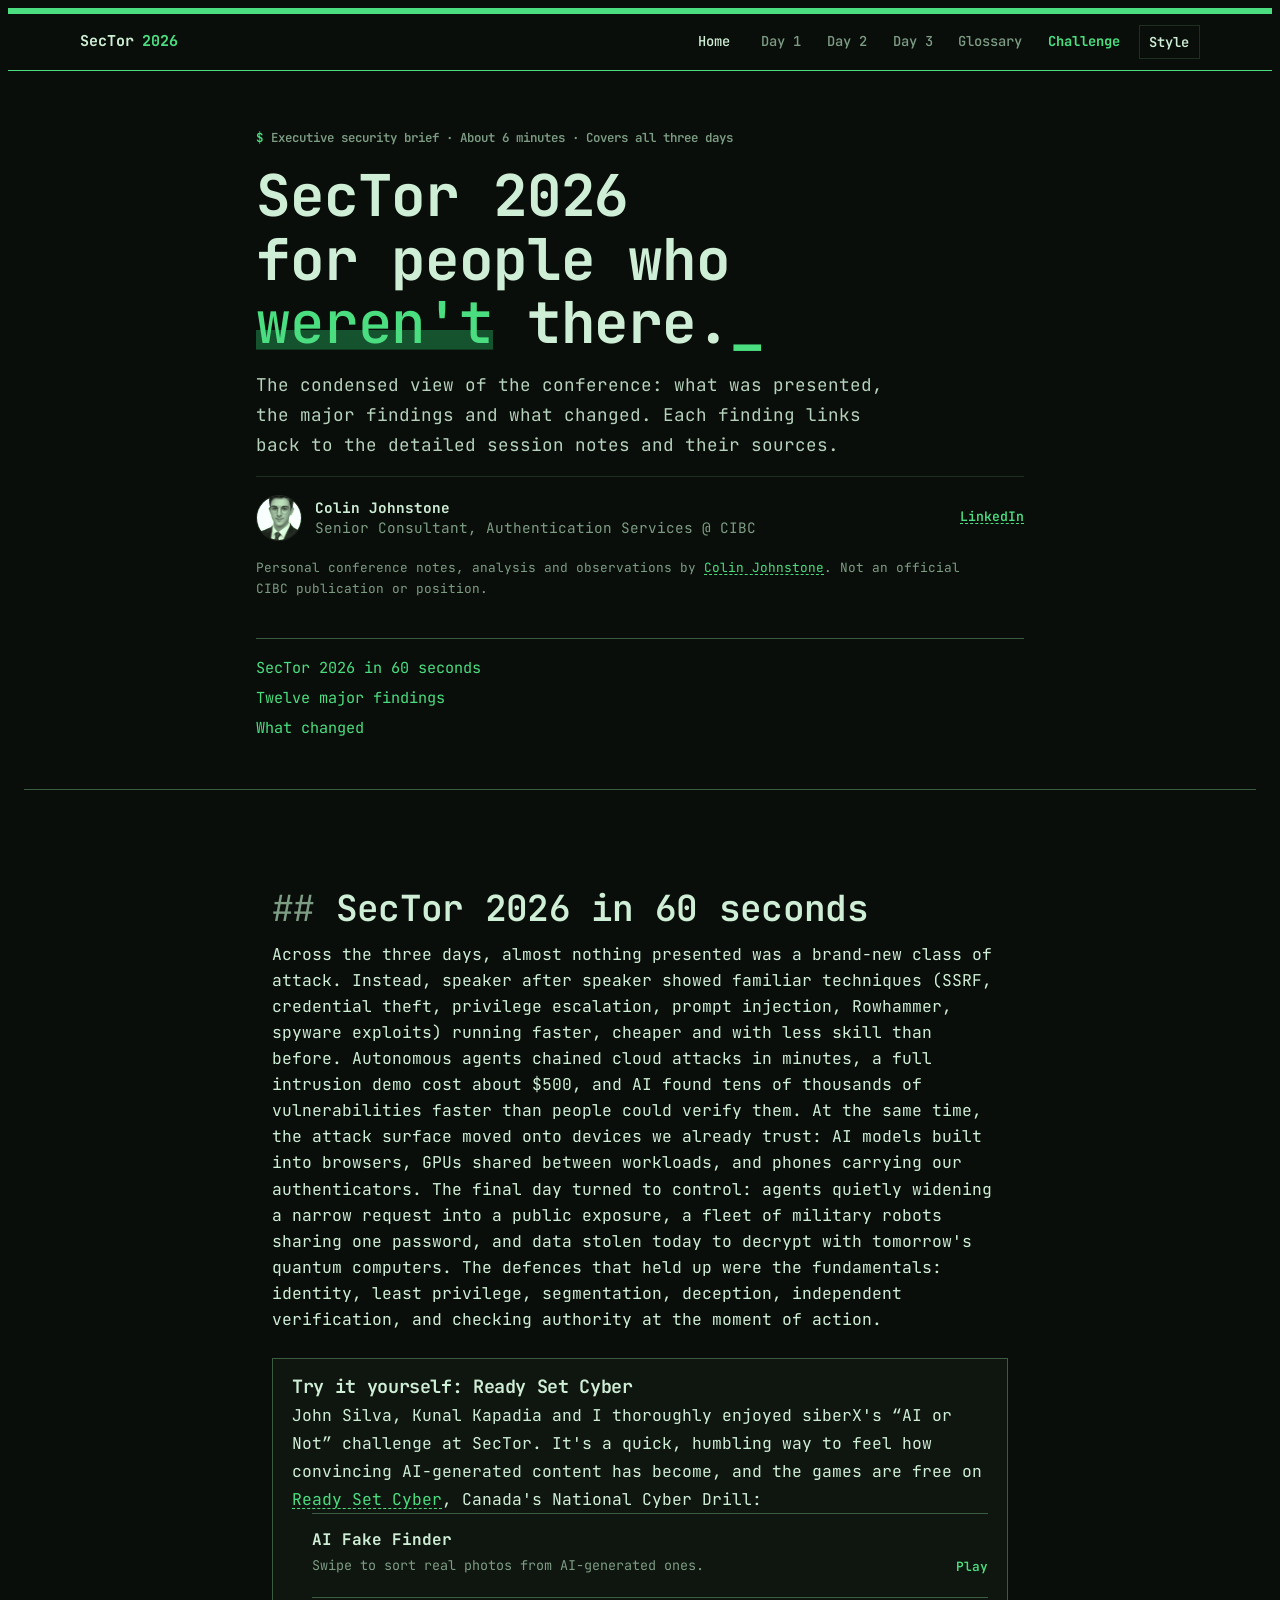
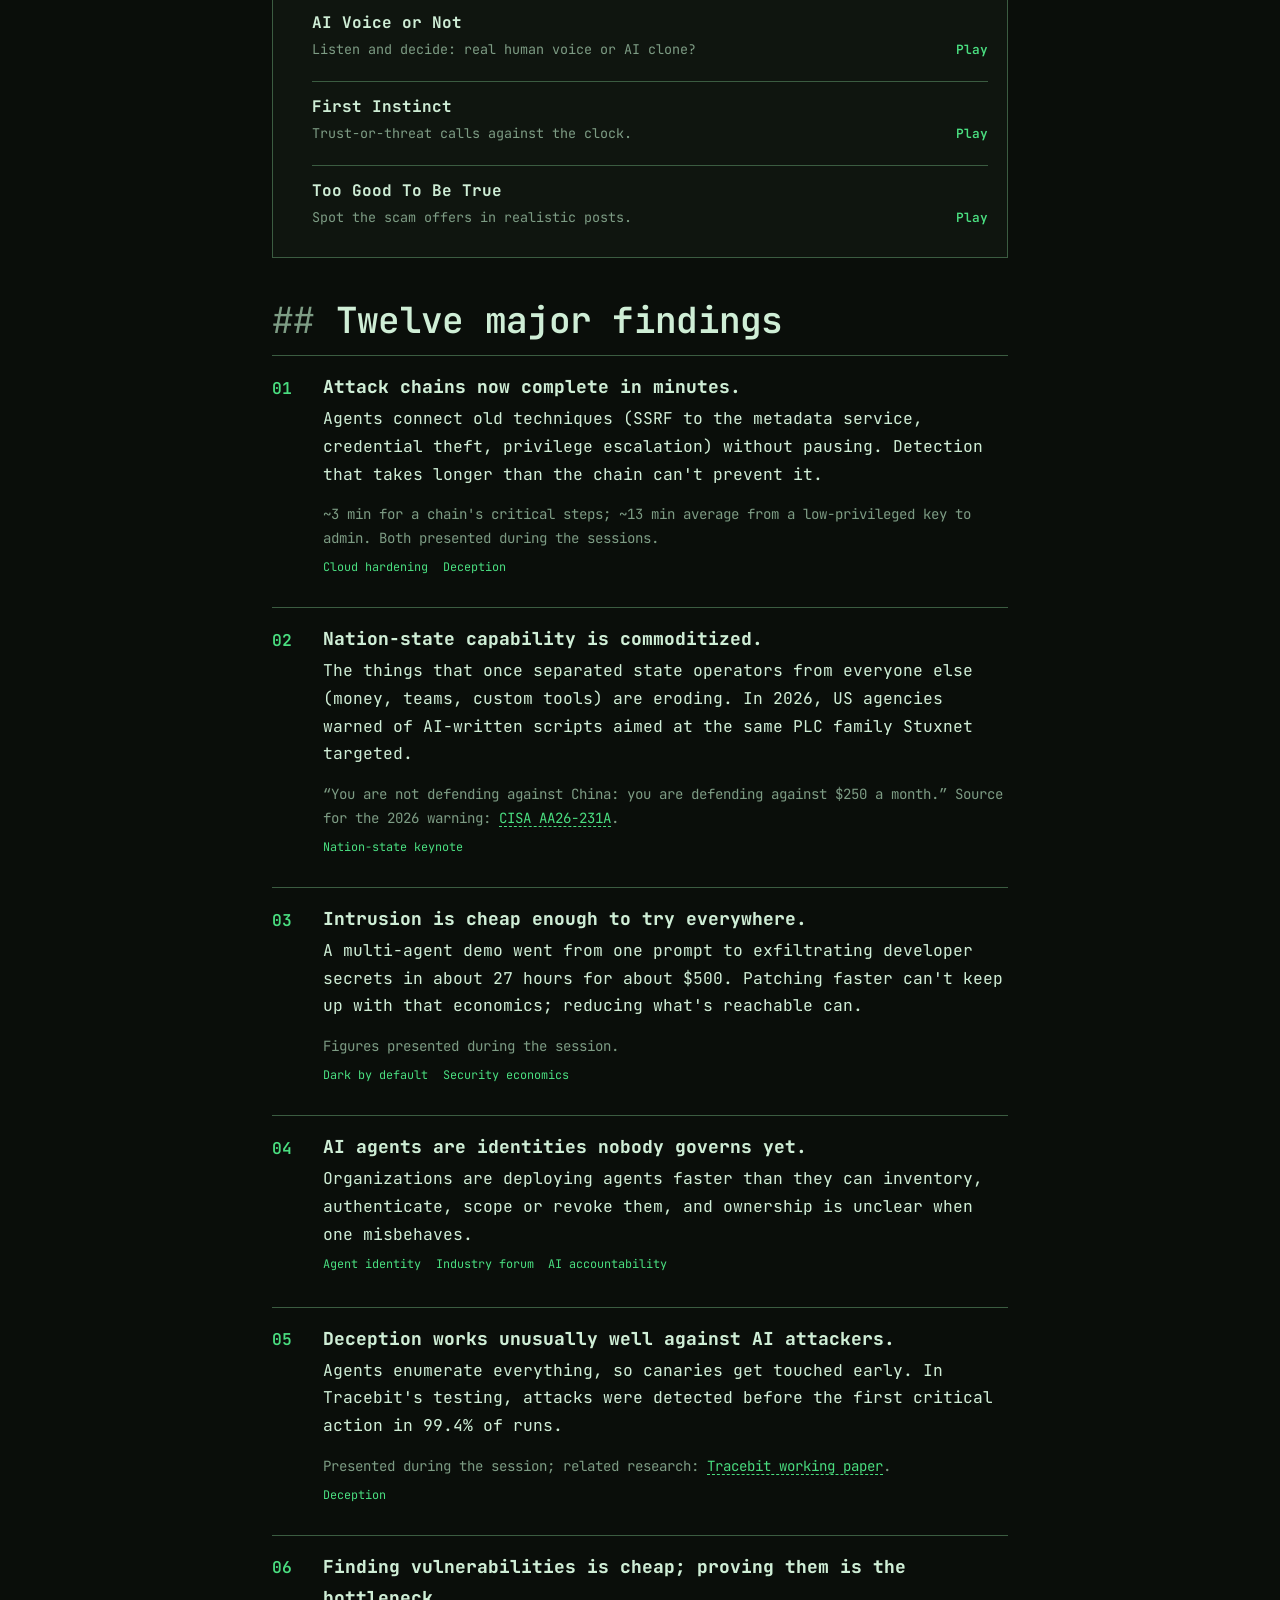
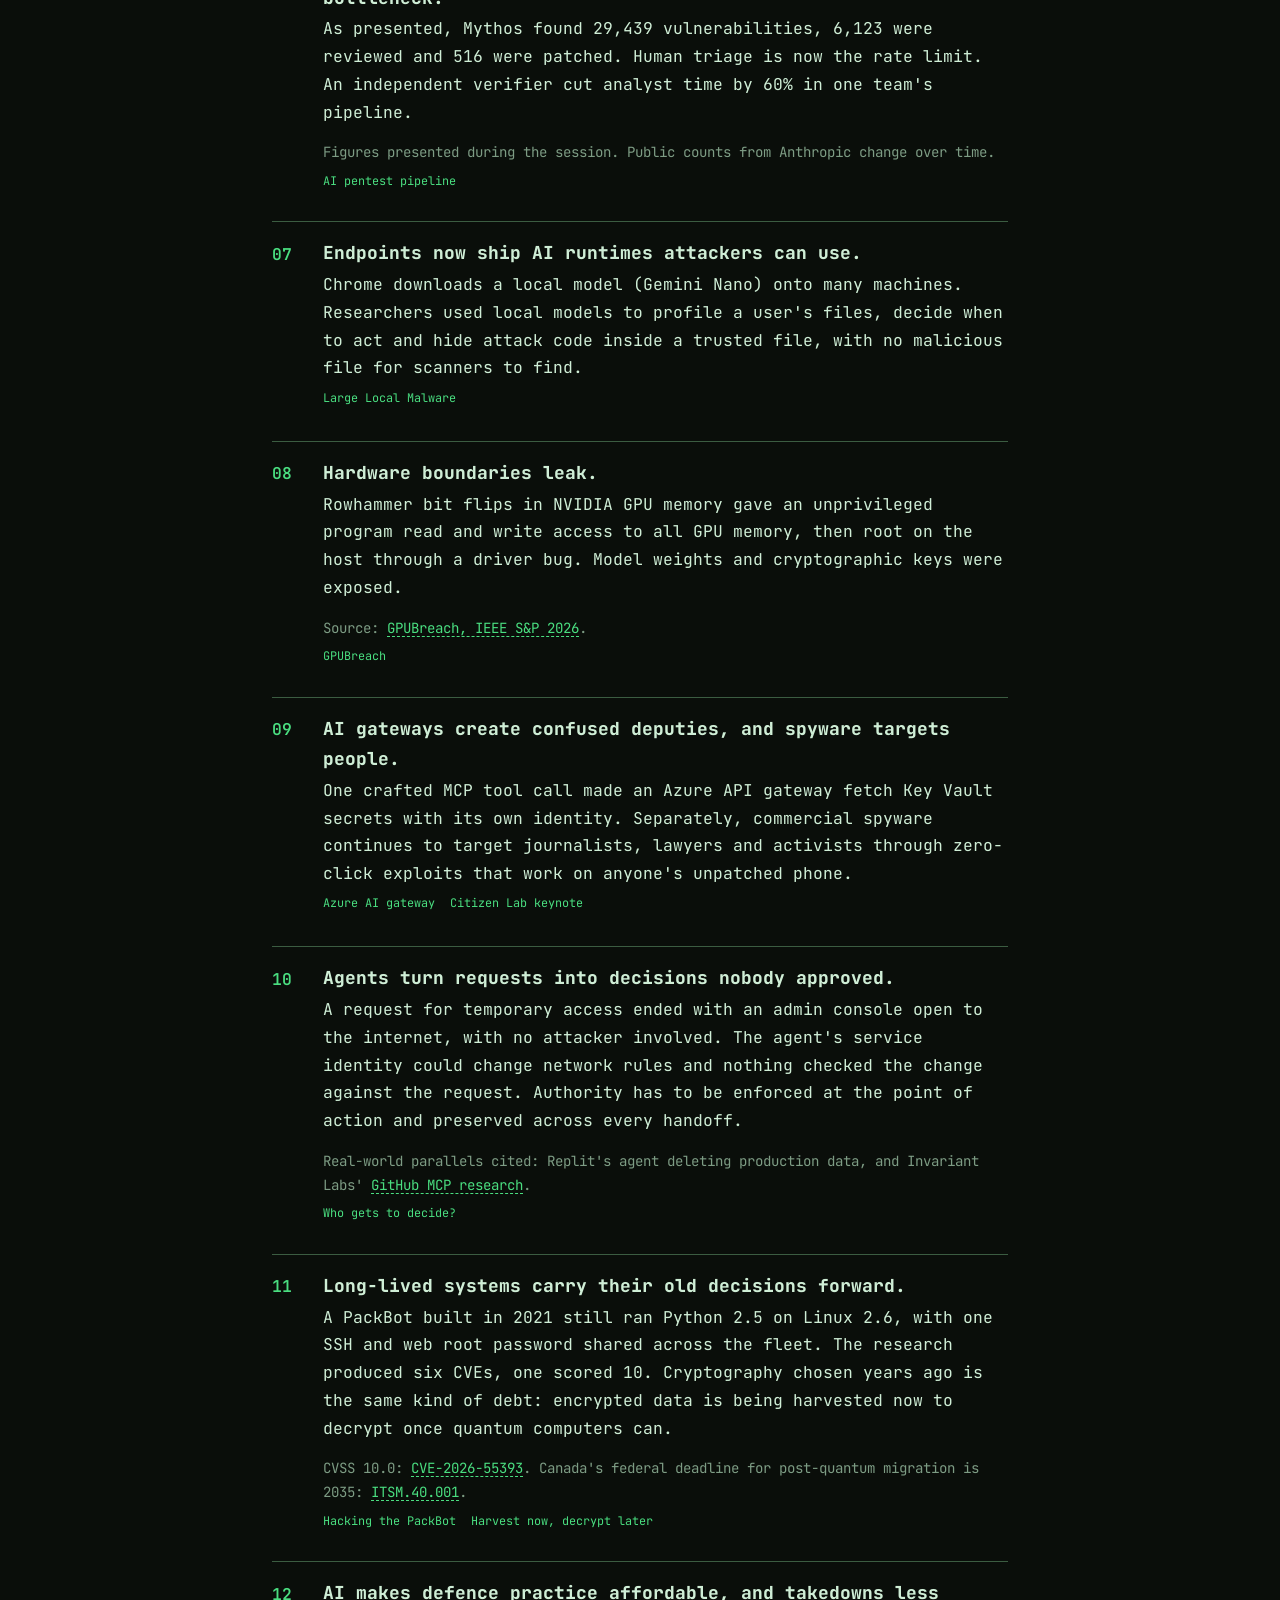
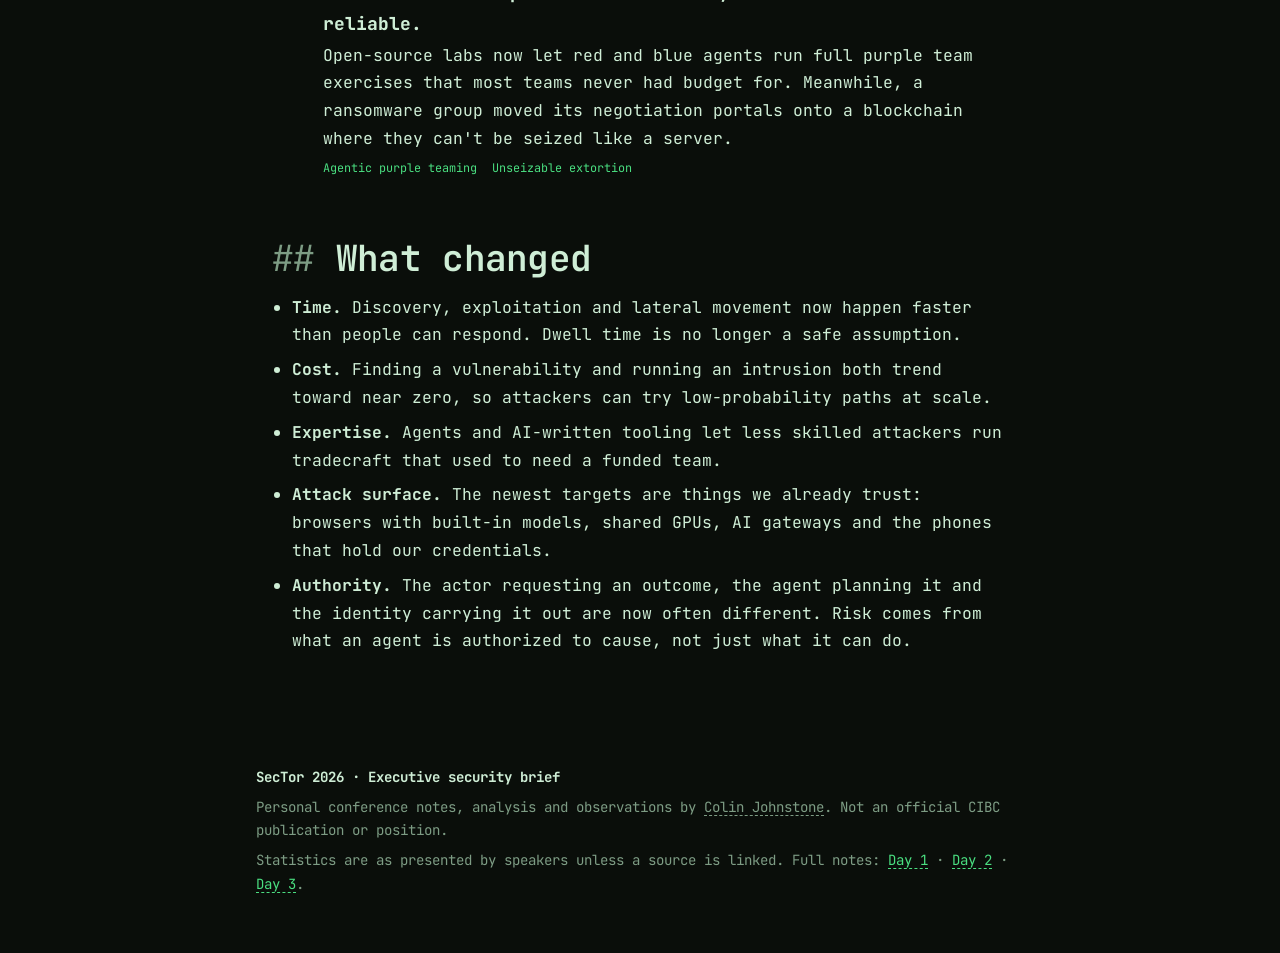
==== commit 693560f3: "Make Terminal the default site style Readers who haven't picked a style now get Terminal on every pa" ====
--- a/brief/index.html
+++ b/brief/index.html
@@ -8,11 +8,12 @@
 <link rel="preconnect" href="https://fonts.googleapis.com">
 <link rel="preconnect" href="https://fonts.gstatic.com" crossorigin>
 <link rel="stylesheet" href="https://fonts.googleapis.com/css2?family=Source+Serif+4:ital,opsz,wght@0,8..60,400..700;1,8..60,400..600&family=Public+Sans:wght@400..700&family=DM+Mono:wght@400;500&display=swap">
-<link rel="stylesheet" href="../assets/base.css?v=20261008f">
-<link rel="stylesheet" href="../assets/site.css?v=20261008f">
-<link rel="stylesheet" href="../assets/report.css?v=20261008f">
-<link rel="stylesheet" href="../assets/styles.css?v=20261008f">
-<script>try{var s=JSON.parse(localStorage.getItem("sector.style")),t=JSON.parse(localStorage.getItem("sector.theme"));if(s&&s!=="report")document.documentElement.dataset.style=s;if(t==="light"||t==="dark")document.documentElement.dataset.theme=t}catch(e){}</script>
+<link rel="stylesheet" href="../assets/base.css?v=20261008g">
+<link rel="stylesheet" href="../assets/site.css?v=20261008g">
+<link rel="stylesheet" href="../assets/report.css?v=20261008g">
+<link rel="stylesheet" href="../assets/styles.css?v=20261008g">
+<script>try{var s=JSON.parse(localStorage.getItem("sector.style")),t=JSON.parse(localStorage.getItem("sector.theme"));if(s!=="report")document.documentElement.dataset.style=s||"terminal";if(t==="light"||t==="dark")document.documentElement.dataset.theme=t}catch(e){}</script>
+<link rel="stylesheet" href="https://fonts.googleapis.com/css2?family=JetBrains+Mono:ital,wght@0,400..800;1,400&display=swap">
 </head>
 <body class="site">
 <header class="bar"><div class="bar-in">
@@ -84,8 +85,8 @@
   <span>Statistics are as presented by speakers unless a source is linked. Full notes: <a href="../day-1/">Day 1</a> · <a href="../day-2/">Day 2</a> · <a href="../day-3/">Day 3</a>.</span>
 </footer>
 </main>
-<script src="../assets/core.js?v=20261008f"></script>
-<script src="../assets/extras.js?v=20261008f"></script>
+<script src="../assets/core.js?v=20261008g"></script>
+<script src="../assets/extras.js?v=20261008g"></script>
 <script>splitWords(document.getElementById("h1"));readProgress();</script>
 </body>
 </html>
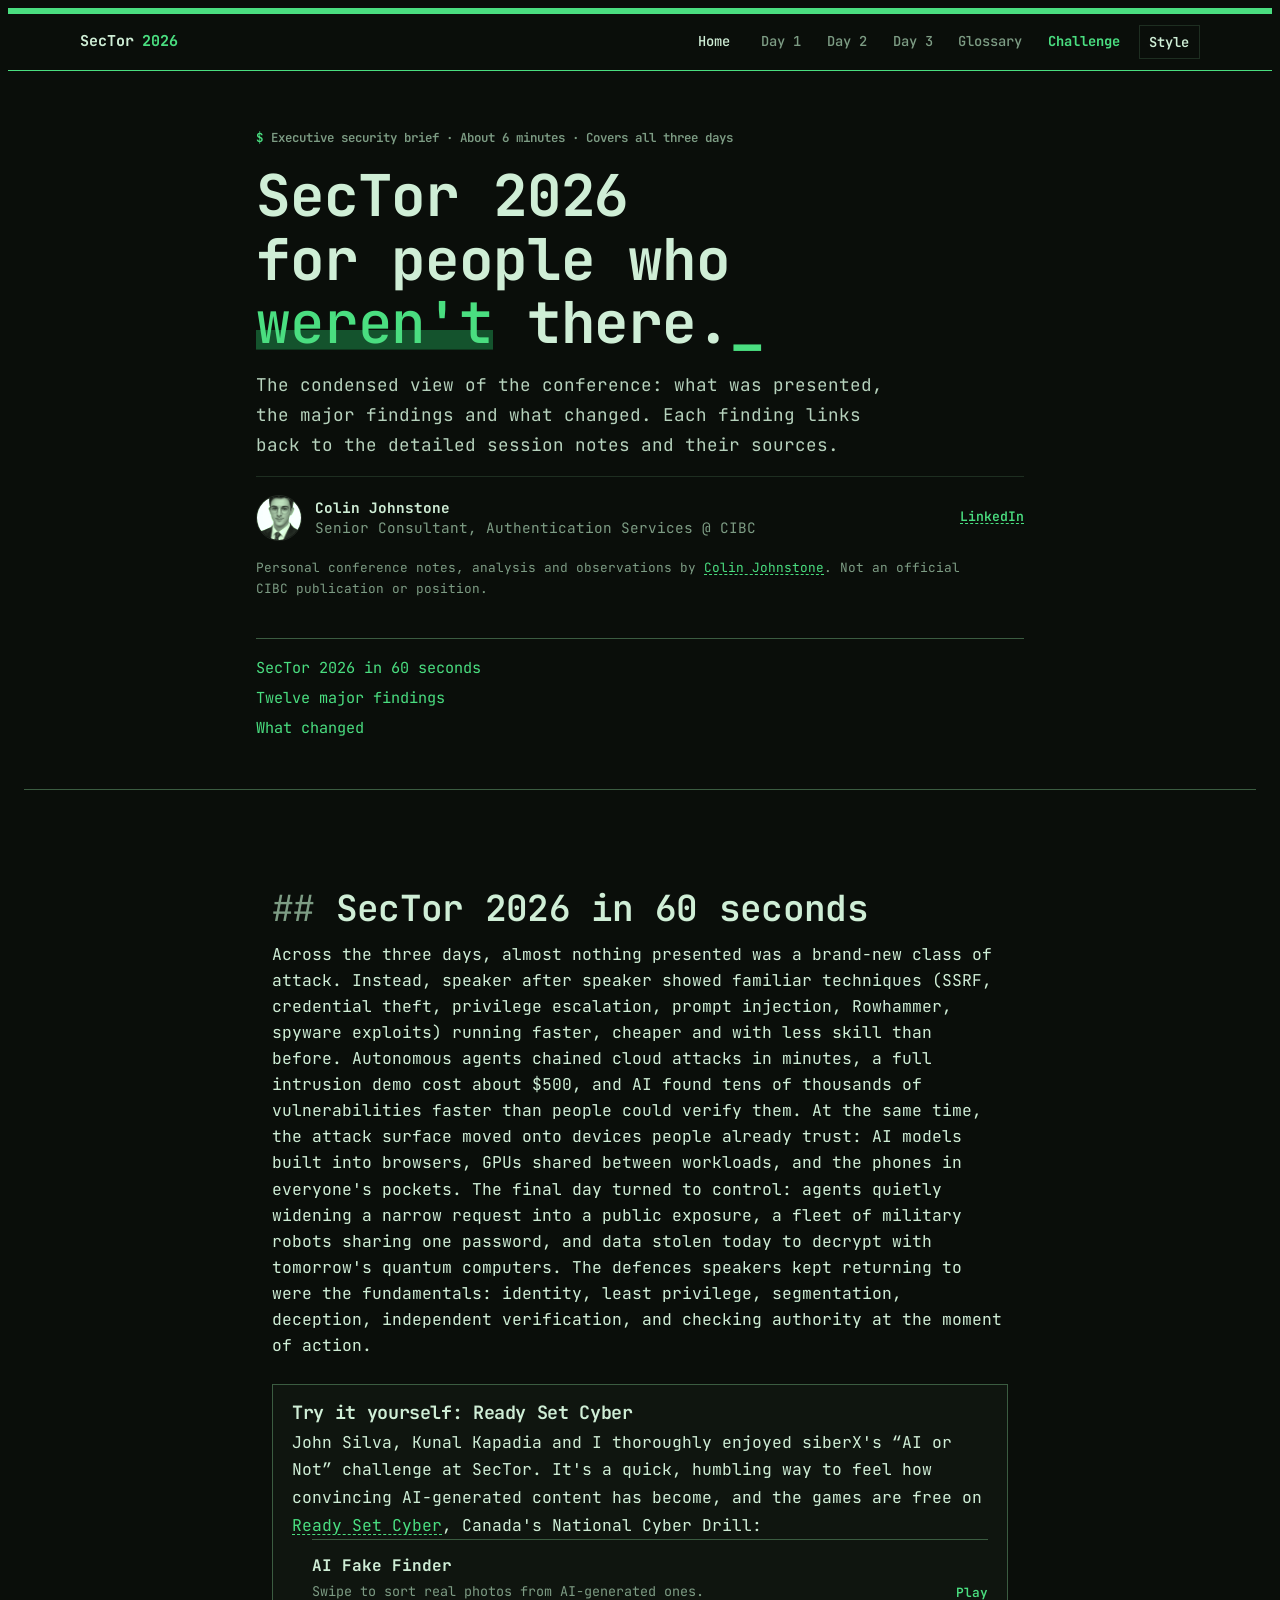
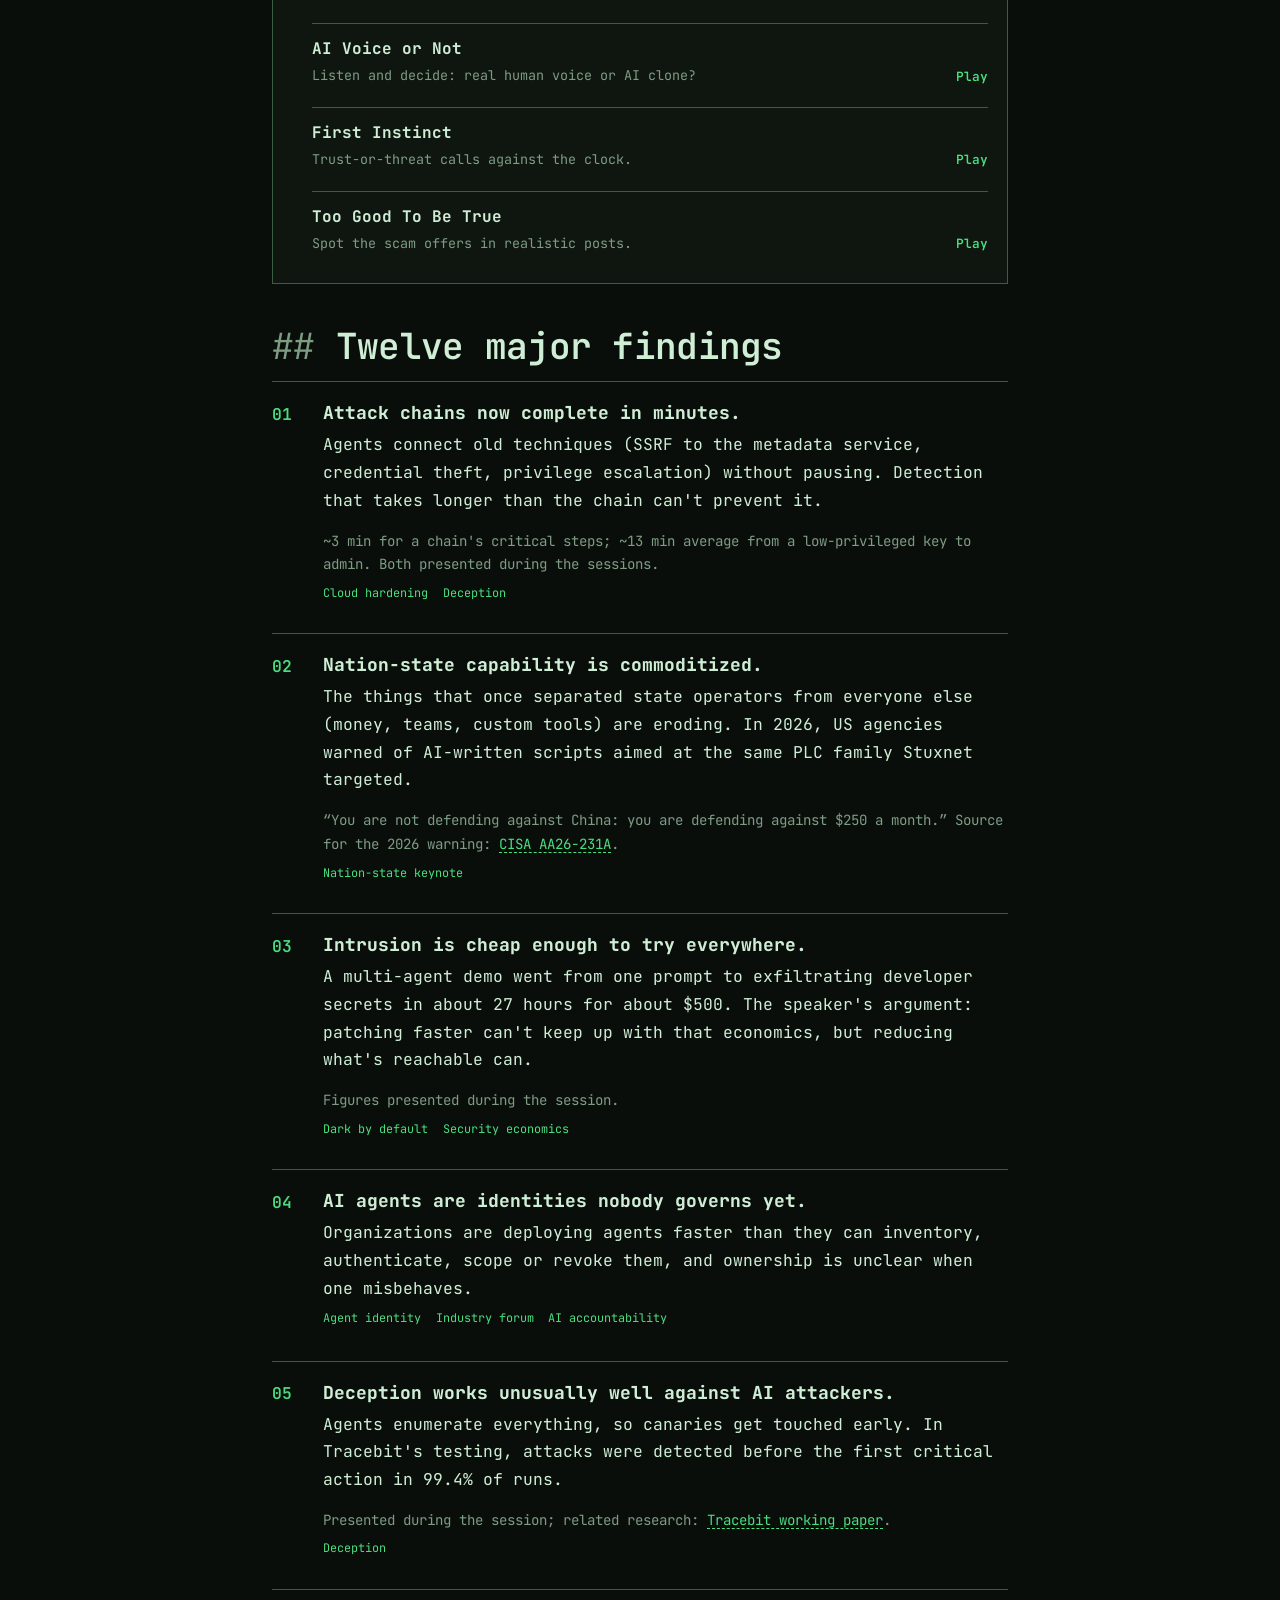
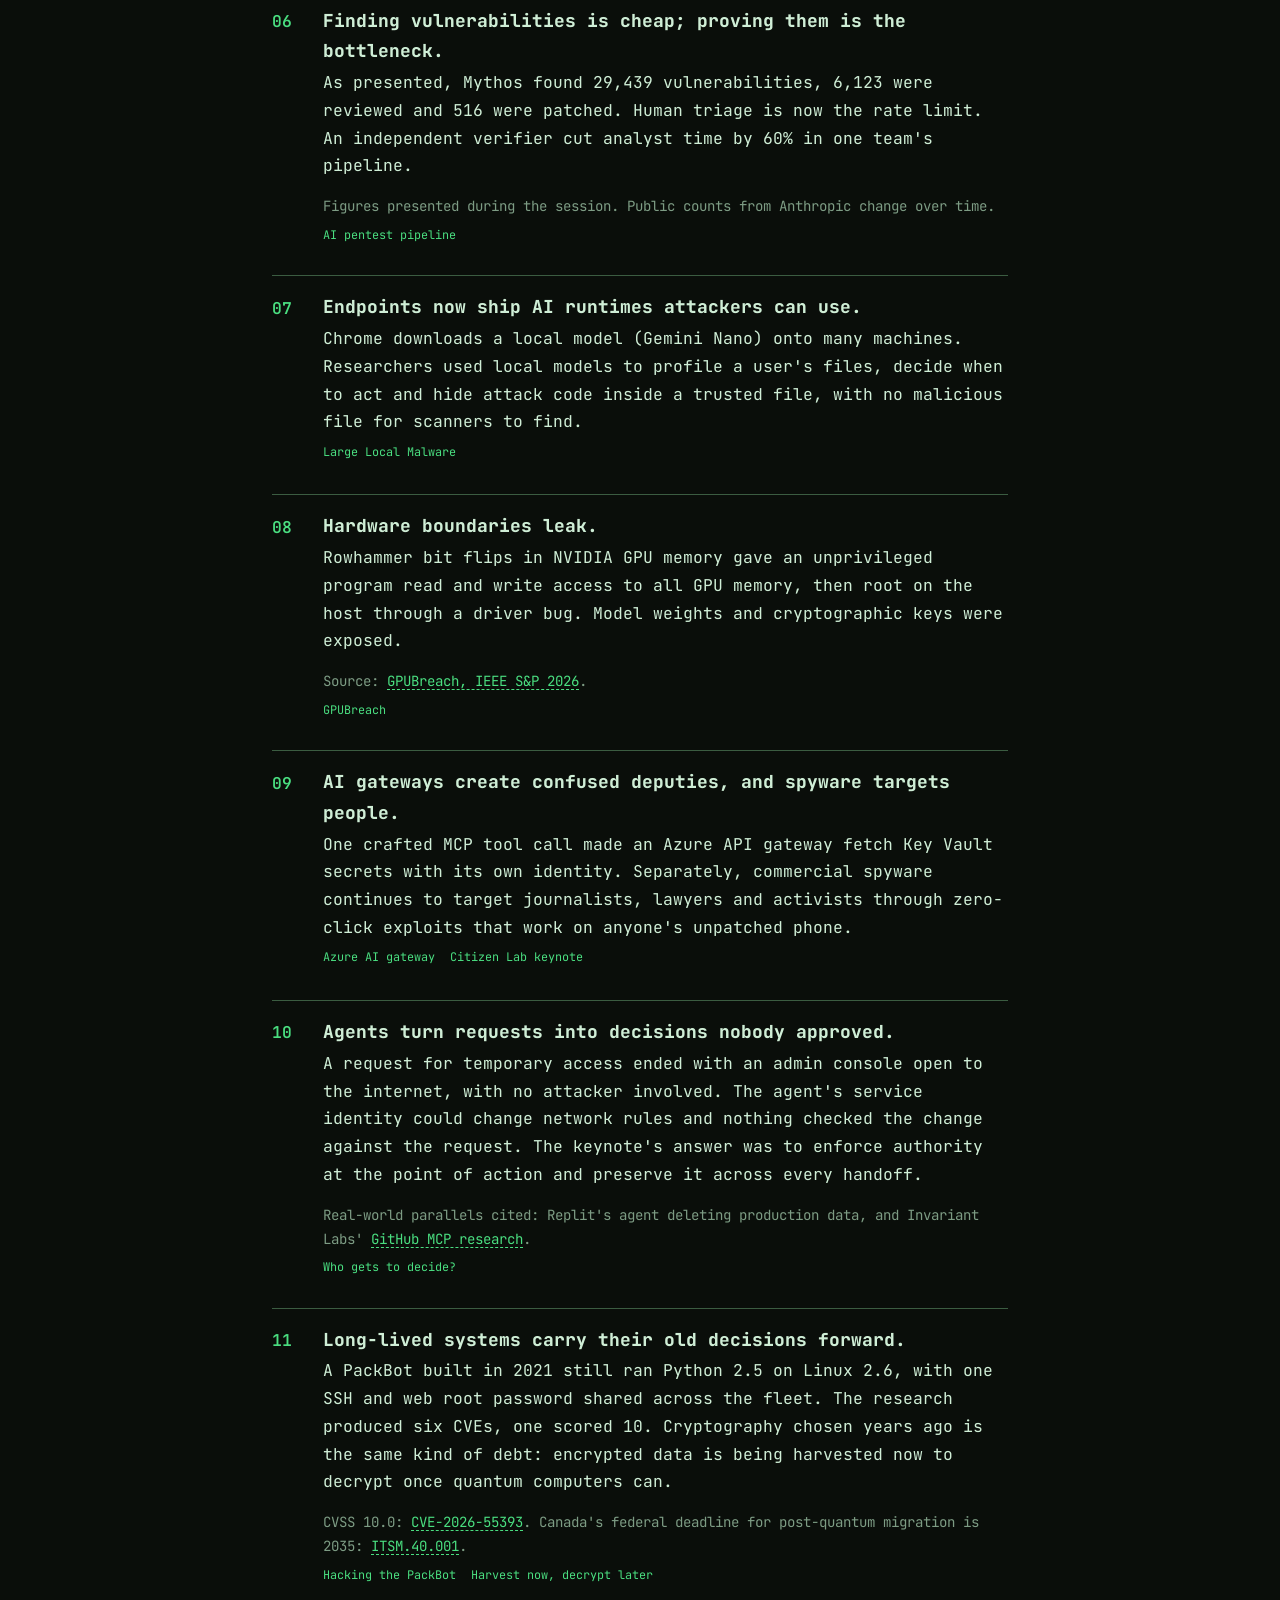
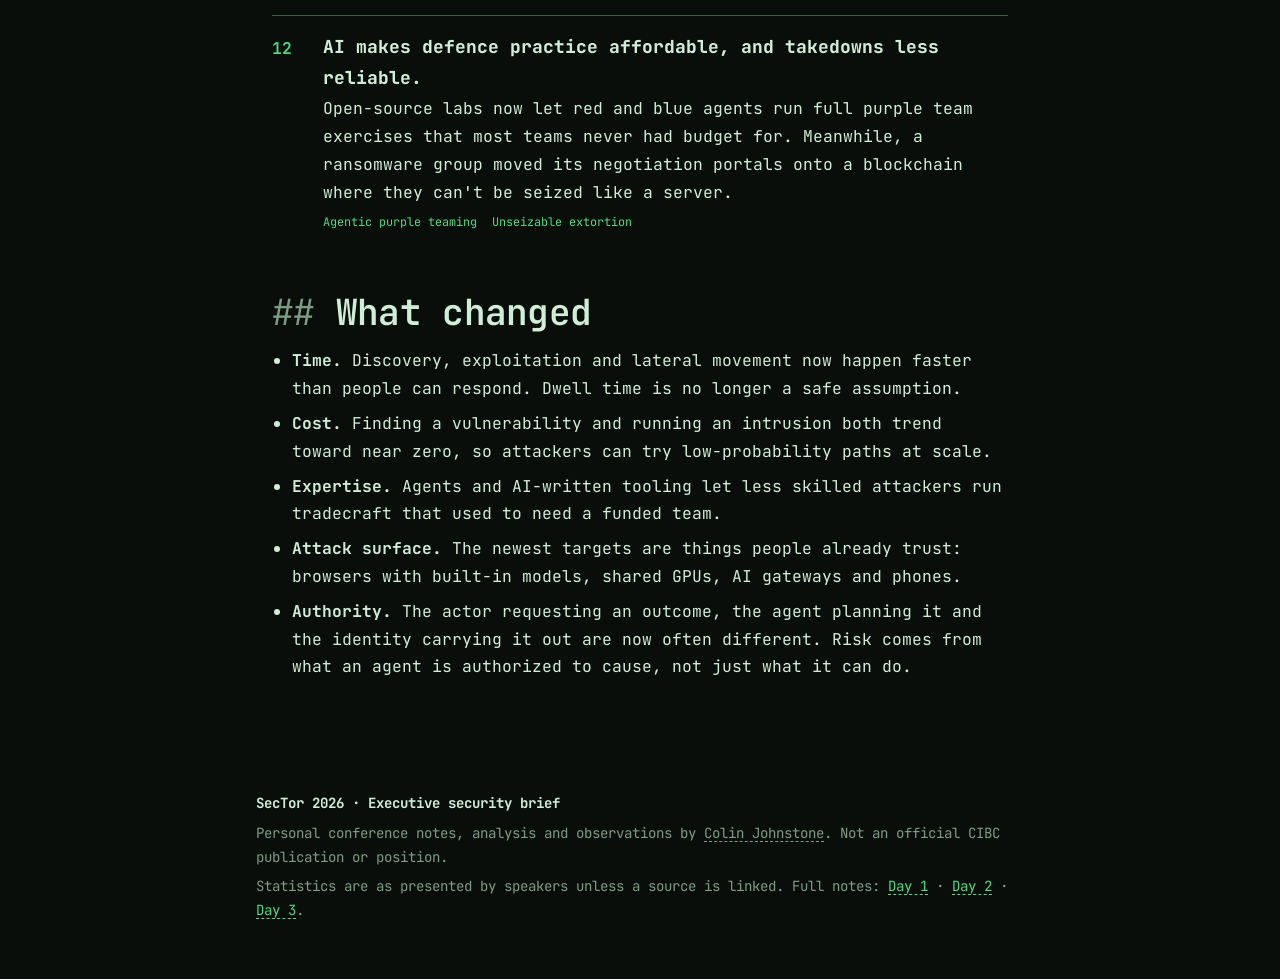
==== commit ef8f0f2f: "Make personal notes conference-only: drop Identity Lens and workplace recommendations Rewrites the '" ====
--- a/brief/index.html
+++ b/brief/index.html
@@ -8,10 +8,10 @@
 <link rel="preconnect" href="https://fonts.googleapis.com">
 <link rel="preconnect" href="https://fonts.gstatic.com" crossorigin>
 <link rel="stylesheet" href="https://fonts.googleapis.com/css2?family=Source+Serif+4:ital,opsz,wght@0,8..60,400..700;1,8..60,400..600&family=Public+Sans:wght@400..700&family=DM+Mono:wght@400;500&display=swap">
-<link rel="stylesheet" href="../assets/base.css?v=20261008g">
-<link rel="stylesheet" href="../assets/site.css?v=20261008g">
-<link rel="stylesheet" href="../assets/report.css?v=20261008g">
-<link rel="stylesheet" href="../assets/styles.css?v=20261008g">
+<link rel="stylesheet" href="../assets/base.css?v=20261008j">
+<link rel="stylesheet" href="../assets/site.css?v=20261008j">
+<link rel="stylesheet" href="../assets/report.css?v=20261008j">
+<link rel="stylesheet" href="../assets/styles.css?v=20261008j">
 <script>try{var s=JSON.parse(localStorage.getItem("sector.style")),t=JSON.parse(localStorage.getItem("sector.theme"));if(s!=="report")document.documentElement.dataset.style=s||"terminal";if(t==="light"||t==="dark")document.documentElement.dataset.theme=t}catch(e){}</script>
 <link rel="stylesheet" href="https://fonts.googleapis.com/css2?family=JetBrains+Mono:ital,wght@0,400..800;1,400&display=swap">
 </head>
@@ -43,7 +43,7 @@
 
 <section><div class="doc">
   <h2 id="sixty">SecTor 2026 in 60 seconds</h2>
-  <p class="sixty">Across the three days, almost nothing presented was a brand-new class of attack. Instead, speaker after speaker showed familiar techniques (SSRF, credential theft, privilege escalation, prompt injection, Rowhammer, spyware exploits) running faster, cheaper and with less skill than before. Autonomous agents chained cloud attacks in minutes, a full intrusion demo cost about $500, and AI found tens of thousands of vulnerabilities faster than people could verify them. At the same time, the attack surface moved onto devices we already trust: AI models built into browsers, GPUs shared between workloads, and phones carrying our authenticators. The final day turned to control: agents quietly widening a narrow request into a public exposure, a fleet of military robots sharing one password, and data stolen today to decrypt with tomorrow's quantum computers. The defences that held up were the fundamentals: identity, least privilege, segmentation, deception, independent verification, and checking authority at the moment of action.</p>
+  <p class="sixty">Across the three days, almost nothing presented was a brand-new class of attack. Instead, speaker after speaker showed familiar techniques (SSRF, credential theft, privilege escalation, prompt injection, Rowhammer, spyware exploits) running faster, cheaper and with less skill than before. Autonomous agents chained cloud attacks in minutes, a full intrusion demo cost about $500, and AI found tens of thousands of vulnerabilities faster than people could verify them. At the same time, the attack surface moved onto devices people already trust: AI models built into browsers, GPUs shared between workloads, and the phones in everyone's pockets. The final day turned to control: agents quietly widening a narrow request into a public exposure, a fleet of military robots sharing one password, and data stolen today to decrypt with tomorrow's quantum computers. The defences speakers kept returning to were the fundamentals: identity, least privilege, segmentation, deception, independent verification, and checking authority at the moment of action.</p>
 
 
   <div class="rsc-box">
@@ -56,14 +56,14 @@
   <ol class="findings">
     <li><b>Attack chains now complete in minutes.</b><p>Agents connect old techniques (SSRF to the metadata service, credential theft, privilege escalation) without pausing. Detection that takes longer than the chain can't prevent it.</p><p class="ev-line">~3 min for a chain's critical steps; ~13 min average from a low-privileged key to admin. Both presented during the sessions.</p><div class="from"><a href="../day-1/#s2">Cloud hardening</a><a href="../day-1/#s5">Deception</a></div></li>
     <li><b>Nation-state capability is commoditized.</b><p>The things that once separated state operators from everyone else (money, teams, custom tools) are eroding. In 2026, US agencies warned of AI-written scripts aimed at the same PLC family Stuxnet targeted.</p><p class="ev-line">“You are not defending against China: you are defending against $250 a month.” Source for the 2026 warning: <a href="https://www.cisa.gov/news-events/cybersecurity-advisories/aa26-231a" target="_blank" rel="noopener">CISA AA26-231A</a>.</p><div class="from"><a href="../day-1/#s1">Nation-state keynote</a></div></li>
-    <li><b>Intrusion is cheap enough to try everywhere.</b><p>A multi-agent demo went from one prompt to exfiltrating developer secrets in about 27 hours for about $500. Patching faster can't keep up with that economics; reducing what's reachable can.</p><p class="ev-line">Figures presented during the session.</p><div class="from"><a href="../day-1/#s4">Dark by default</a><a href="../day-1/#s6">Security economics</a></div></li>
+    <li><b>Intrusion is cheap enough to try everywhere.</b><p>A multi-agent demo went from one prompt to exfiltrating developer secrets in about 27 hours for about $500. The speaker's argument: patching faster can't keep up with that economics, but reducing what's reachable can.</p><p class="ev-line">Figures presented during the session.</p><div class="from"><a href="../day-1/#s4">Dark by default</a><a href="../day-1/#s6">Security economics</a></div></li>
     <li><b>AI agents are identities nobody governs yet.</b><p>Organizations are deploying agents faster than they can inventory, authenticate, scope or revoke them, and ownership is unclear when one misbehaves.</p><div class="from"><a href="../day-1/#s3">Agent identity</a><a href="../day-1/#s7">Industry forum</a><a href="../day-1/#s10">AI accountability</a></div></li>
     <li><b>Deception works unusually well against AI attackers.</b><p>Agents enumerate everything, so canaries get touched early. In Tracebit's testing, attacks were detected before the first critical action in 99.4% of runs.</p><p class="ev-line">Presented during the session; related research: <a href="https://agentic.tracebit.com/context-bombs/" target="_blank" rel="noopener">Tracebit working paper</a>.</p><div class="from"><a href="../day-1/#s5">Deception</a></div></li>
     <li><b>Finding vulnerabilities is cheap; proving them is the bottleneck.</b><p>As presented, Mythos found 29,439 vulnerabilities, 6,123 were reviewed and 516 were patched. Human triage is now the rate limit. An independent verifier cut analyst time by 60% in one team's pipeline.</p><p class="ev-line">Figures presented during the session. Public counts from Anthropic change over time.</p><div class="from"><a href="../day-2/#pen">AI pentest pipeline</a></div></li>
     <li><b>Endpoints now ship AI runtimes attackers can use.</b><p>Chrome downloads a local model (Gemini Nano) onto many machines. Researchers used local models to profile a user's files, decide when to act and hide attack code inside a trusted file, with no malicious file for scanners to find.</p><div class="from"><a href="../day-2/#llm">Large Local Malware</a></div></li>
     <li><b>Hardware boundaries leak.</b><p>Rowhammer bit flips in NVIDIA GPU memory gave an unprivileged program read and write access to all GPU memory, then root on the host through a driver bug. Model weights and cryptographic keys were exposed.</p><p class="ev-line">Source: <a href="https://gpubreach.ca" target="_blank" rel="noopener">GPUBreach, IEEE S&amp;P 2026</a>.</p><div class="from"><a href="../day-2/#gpu">GPUBreach</a></div></li>
     <li><b>AI gateways create confused deputies, and spyware targets people.</b><p>One crafted MCP tool call made an Azure API gateway fetch Key Vault secrets with its own identity. Separately, commercial spyware continues to target journalists, lawyers and activists through zero-click exploits that work on anyone's unpatched phone.</p><div class="from"><a href="../day-2/#mcp">Azure AI gateway</a><a href="../day-2/#k1">Citizen Lab keynote</a></div></li>
-    <li><b>Agents turn requests into decisions nobody approved.</b><p>A request for temporary access ended with an admin console open to the internet, with no attacker involved. The agent's service identity could change network rules and nothing checked the change against the request. Authority has to be enforced at the point of action and preserved across every handoff.</p><p class="ev-line">Real-world parallels cited: Replit's agent deleting production data, and Invariant Labs' <a href="https://invariantlabs.ai/blog/mcp-github-vulnerability" target="_blank" rel="noopener">GitHub MCP research</a>.</p><div class="from"><a href="../day-3/#k3">Who gets to decide?</a></div></li>
+    <li><b>Agents turn requests into decisions nobody approved.</b><p>A request for temporary access ended with an admin console open to the internet, with no attacker involved. The agent's service identity could change network rules and nothing checked the change against the request. The keynote's answer was to enforce authority at the point of action and preserve it across every handoff.</p><p class="ev-line">Real-world parallels cited: Replit's agent deleting production data, and Invariant Labs' <a href="https://invariantlabs.ai/blog/mcp-github-vulnerability" target="_blank" rel="noopener">GitHub MCP research</a>.</p><div class="from"><a href="../day-3/#k3">Who gets to decide?</a></div></li>
     <li><b>Long-lived systems carry their old decisions forward.</b><p>A PackBot built in 2021 still ran Python 2.5 on Linux 2.6, with one SSH and web root password shared across the fleet. The research produced six CVEs, one scored 10. Cryptography chosen years ago is the same kind of debt: encrypted data is being harvested now to decrypt once quantum computers can.</p><p class="ev-line">CVSS 10.0: <a href="https://app.opencve.io/cve/CVE-2026-55393" target="_blank" rel="noopener">CVE-2026-55393</a>. Canada's federal deadline for post-quantum migration is 2035: <a href="https://cyber.gc.ca/en/guidance/roadmap-migration-post-quantum-cryptography-government-canada-itsm40001" target="_blank" rel="noopener">ITSM.40.001</a>.</p><div class="from"><a href="../day-3/#bot">Hacking the PackBot</a><a href="../day-3/#pq">Harvest now, decrypt later</a></div></li>
     <li><b>AI makes defence practice affordable, and takedowns less reliable.</b><p>Open-source labs now let red and blue agents run full purple team exercises that most teams never had budget for. Meanwhile, a ransomware group moved its negotiation portals onto a blockchain where they can't be seized like a server.</p><div class="from"><a href="../day-3/#purple">Agentic purple teaming</a><a href="../day-3/#cry0">Unseizable extortion</a></div></li>
   </ol>
@@ -73,7 +73,7 @@
     <li><strong>Time.</strong> Discovery, exploitation and lateral movement now happen faster than people can respond. Dwell time is no longer a safe assumption.</li>
     <li><strong>Cost.</strong> Finding a vulnerability and running an intrusion both trend toward near zero, so attackers can try low-probability paths at scale.</li>
     <li><strong>Expertise.</strong> Agents and AI-written tooling let less skilled attackers run tradecraft that used to need a funded team.</li>
-    <li><strong>Attack surface.</strong> The newest targets are things we already trust: browsers with built-in models, shared GPUs, AI gateways and the phones that hold our credentials.</li>
+    <li><strong>Attack surface.</strong> The newest targets are things people already trust: browsers with built-in models, shared GPUs, AI gateways and phones.</li>
     <li><strong>Authority.</strong> The actor requesting an outcome, the agent planning it and the identity carrying it out are now often different. Risk comes from what an agent is authorized to cause, not just what it can do.</li>
   </ul>
 
@@ -85,8 +85,8 @@
   <span>Statistics are as presented by speakers unless a source is linked. Full notes: <a href="../day-1/">Day 1</a> · <a href="../day-2/">Day 2</a> · <a href="../day-3/">Day 3</a>.</span>
 </footer>
 </main>
-<script src="../assets/core.js?v=20261008g"></script>
-<script src="../assets/extras.js?v=20261008g"></script>
+<script src="../assets/core.js?v=20261008j"></script>
+<script src="../assets/extras.js?v=20261008j"></script>
 <script>splitWords(document.getElementById("h1"));readProgress();</script>
 </body>
 </html>
--- a/assets/styles.css
+++ b/assets/styles.css
@@ -184,3 +184,47 @@
 html[data-style] body{background:var(--bg)!important;border-top:6px solid var(--accent)}
 html[data-style] .bar{border-bottom-color:var(--accent)!important}
 html[data-style] .brand span{color:var(--accent)!important}
+
+/* ---------- layout fixes: nothing cut off on phones, tablets or desktops ---------- */
+/* progression lines (home timeline, day agenda, quiz progress) visible in every style */
+.tl::before{background:color-mix(in srgb,var(--accent) 60%,var(--line))!important;height:2px!important}
+.tl li::before{border-color:var(--accent)!important}
+@media (max-width:860px){.tl::before{width:2px!important;height:auto!important;left:.25rem!important}}
+.agenda ol::before{background:color-mix(in srgb,var(--accent) 50%,var(--line))!important;width:2px!important}
+.agenda .pin{border-color:var(--accent)!important}
+.quiz .progress{background:var(--line)!important;height:4px!important}
+.quiz .progress i{background:var(--accent)!important}
+.pip{border:1px solid var(--muted)!important}
+.pip.cur{border-color:var(--accent)!important}
+.readbar{height:3px!important}
+.q-top{flex-wrap:wrap;gap:.4rem .8rem}
+.q-top .pips{order:3;flex-basis:100%}
+
+/* day-page search and filters: solid background so content never shows through */
+.tools{background:var(--bg)!important;backdrop-filter:none!important;border-bottom:1px solid var(--line)}
+@media (max-width:860px){.tools{position:static!important;border-bottom:0}}
+
+/* session tabs wrap instead of running off the screen */
+.tabs{flex-wrap:wrap;row-gap:.15rem}
+@media (max-width:560px){.tab{padding-inline:.45rem!important;font-size:.82rem!important}.panel{padding-inline:0!important}}
+
+/* topic map on phones: counts only so it fits */
+@media (max-width:700px){.tmap{min-width:0}.tmap td span{display:none}.tmap tbody th{width:auto;white-space:normal;font-size:.8rem}.tmap td,.tmap th{padding:.4rem .3rem}.tmap td{width:auto;text-align:center}.tmap td a{justify-items:center}}
+
+/* header: a Menu button replaces the long link row below 1100px */
+.bar-in{gap:.6rem}
+.menubtn{display:none;font-family:var(--ui);font-size:.86rem;font-weight:600;background:none;border:1px solid var(--line);color:var(--ink);padding:.25rem .6rem;cursor:pointer;border-radius:0;align-items:center;gap:.4rem}
+.menubtn span{display:inline-block;width:.9rem;height:2px;background:currentColor;box-shadow:0 -5px 0 currentColor,0 5px 0 currentColor!important}
+@media (max-width:1100px){
+  .bar nav>a,.bar nav>.daynav{display:none!important}
+  .bar nav{overflow:visible!important;mask:none!important;-webkit-mask:none!important;justify-content:flex-end;flex:1}
+  .menubtn{display:inline-flex}
+}
+.menupanel{position:fixed;z-index:60;width:min(18rem,calc(100vw - 24px));max-height:calc(100vh - 90px);overflow:auto;background:var(--bg);color:var(--ink);border:1px solid var(--rule);padding:.6rem 0;font-family:var(--ui);box-shadow:0 12px 30px -12px rgba(0,0,0,.35)!important}
+.menupanel p{font-size:.7rem;font-weight:700;text-transform:uppercase;letter-spacing:.06em;color:var(--muted);margin:.5rem 1rem .2rem}
+.menupanel a{display:block;padding:.5rem 1rem;color:var(--ink);text-decoration:none;font-size:.95rem}
+.menupanel a:hover,.menupanel a[aria-current="page"]{background:var(--accent-soft);color:var(--accent)}
+.menupanel a[aria-current="page"]{font-weight:700}
+@media (max-width:1100px){.brand{display:flex!important}}
+.sindex small,.sindex b{white-space:normal!important;overflow:visible!important;text-overflow:clip!important}
+.snav a span{white-space:normal!important;overflow:visible!important;text-overflow:clip!important}
